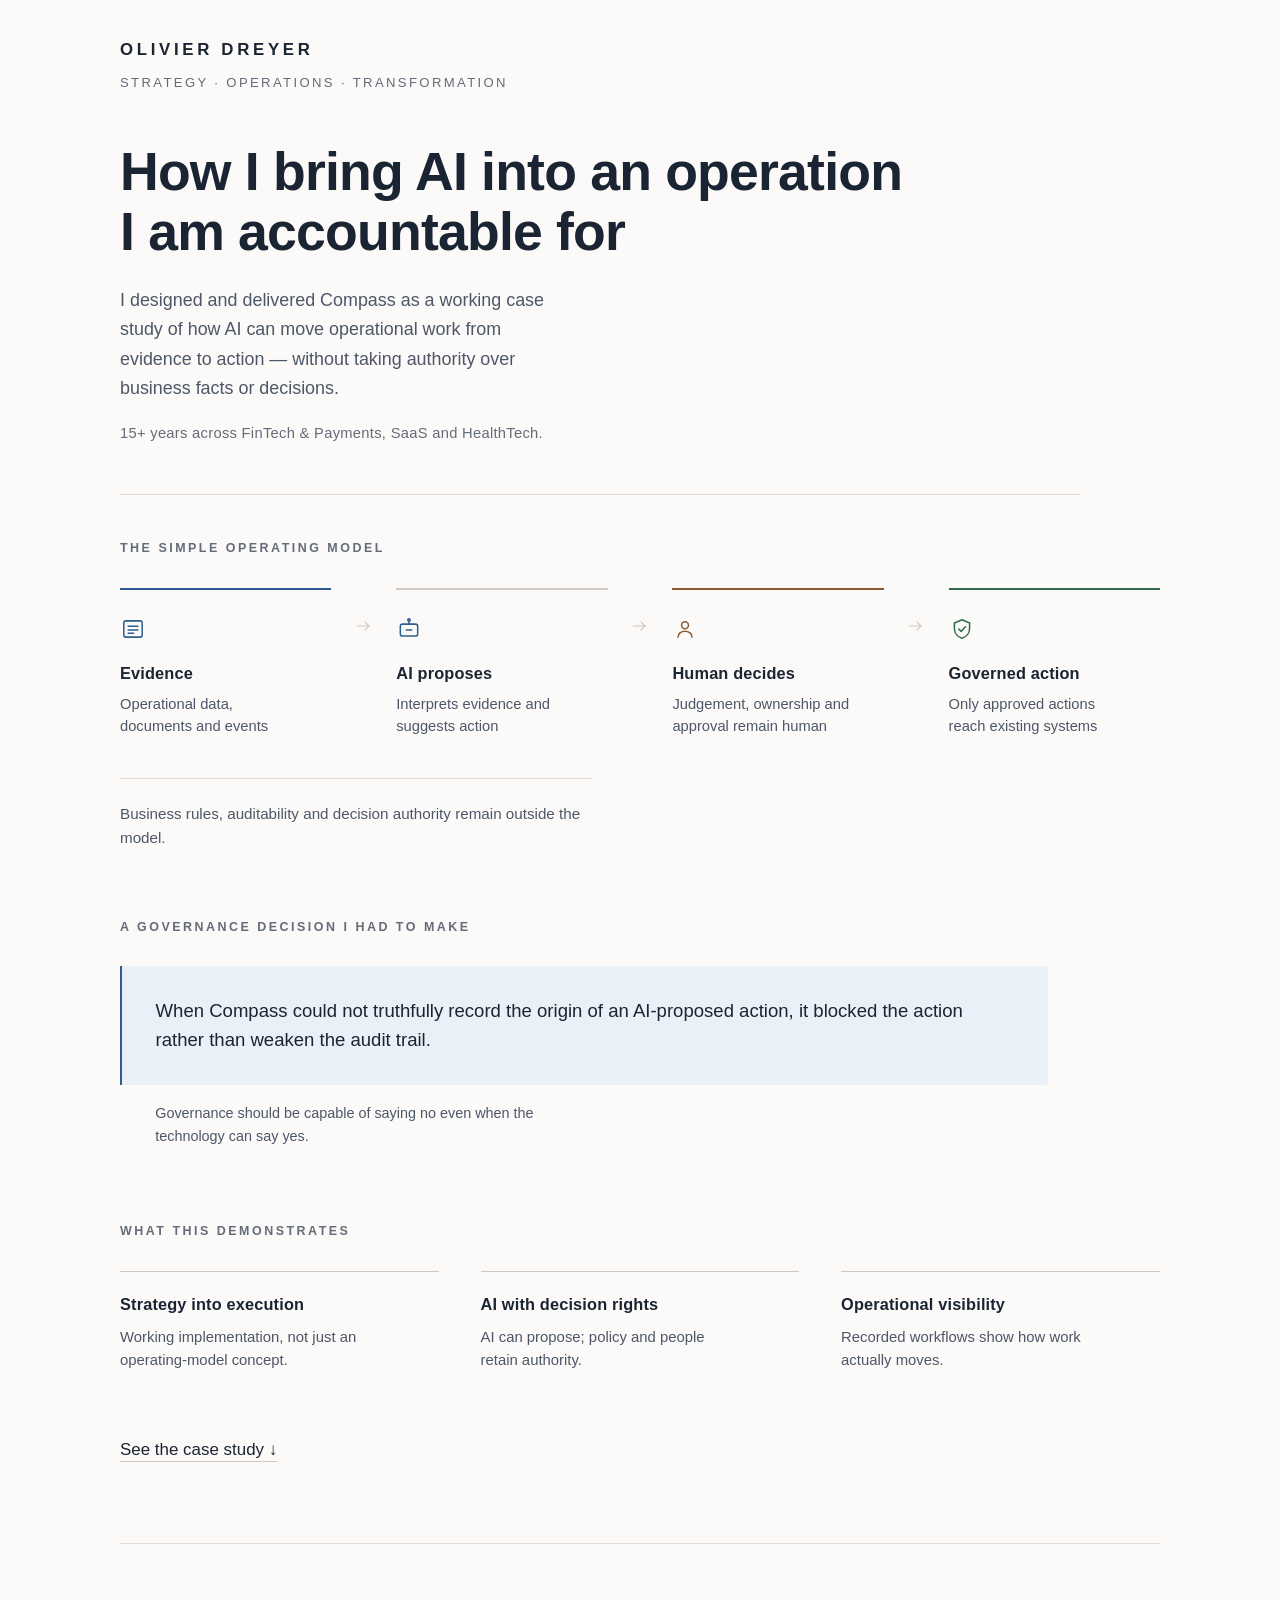
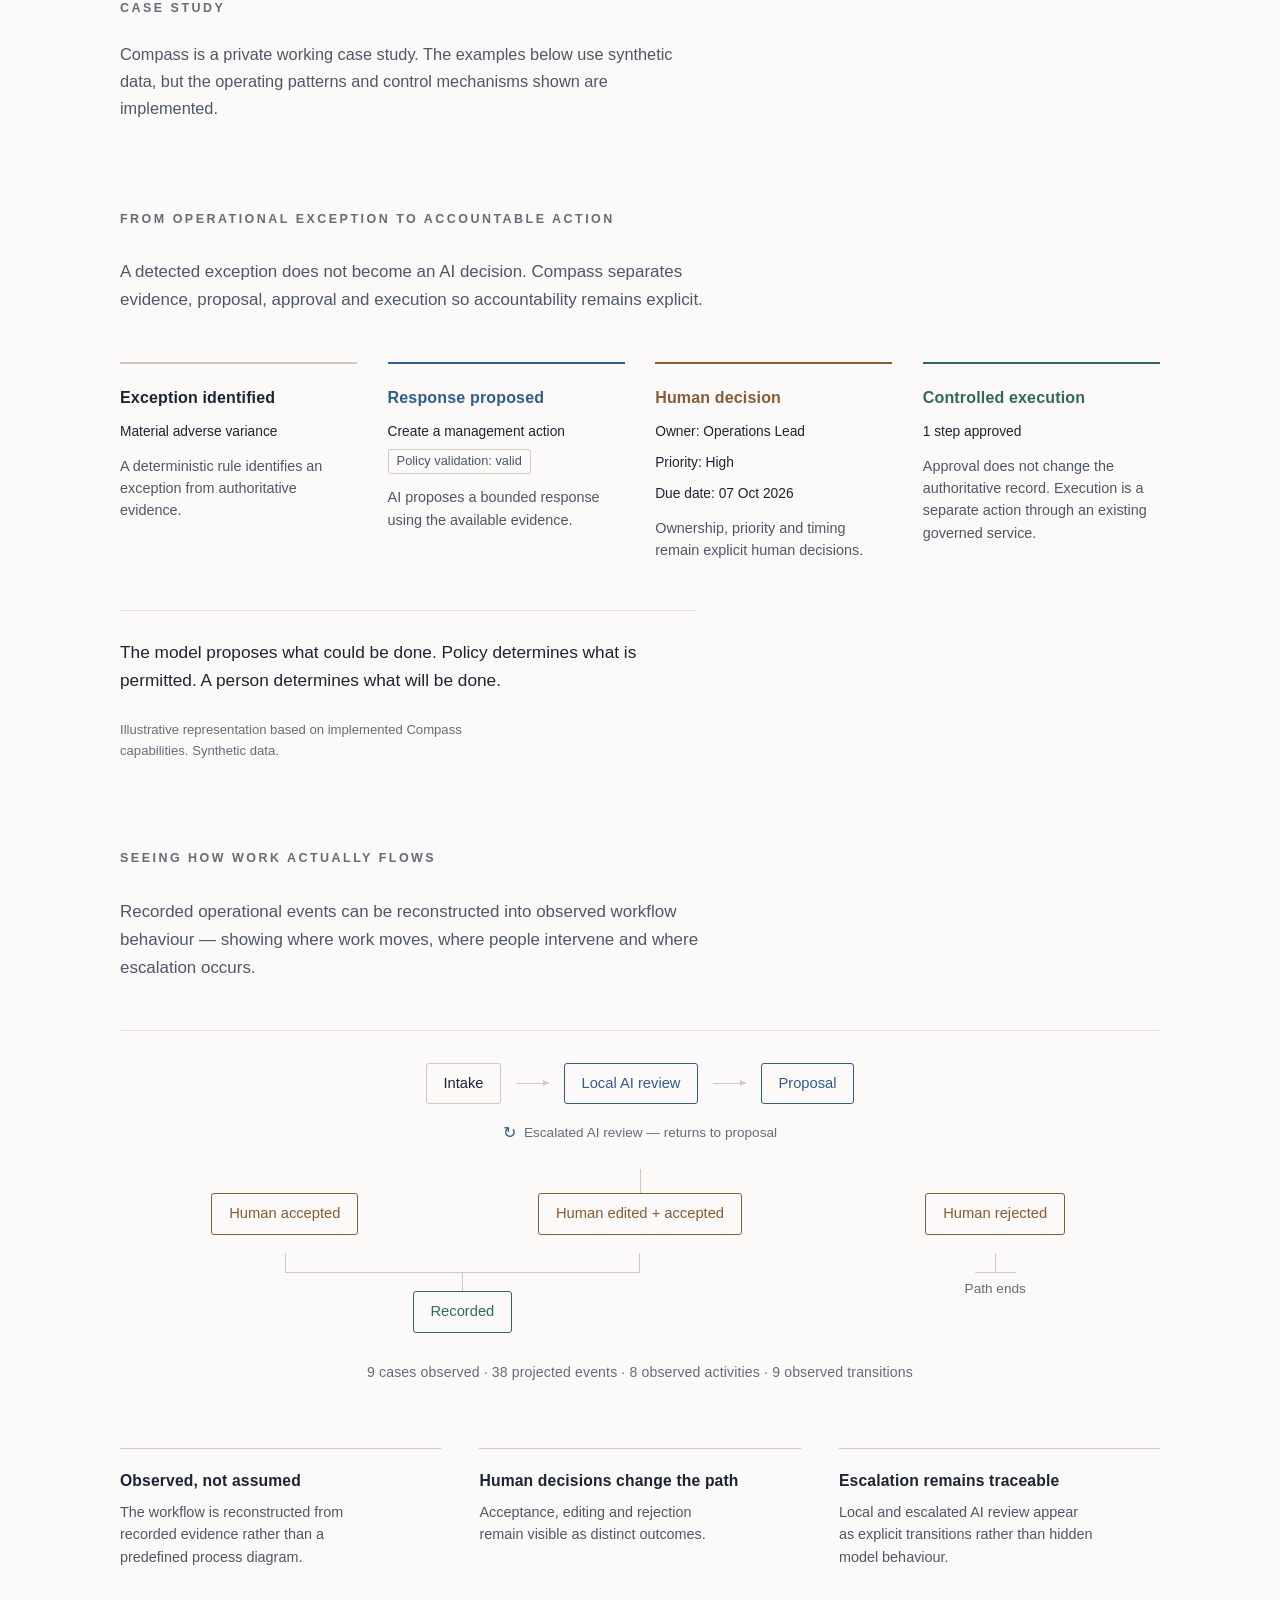
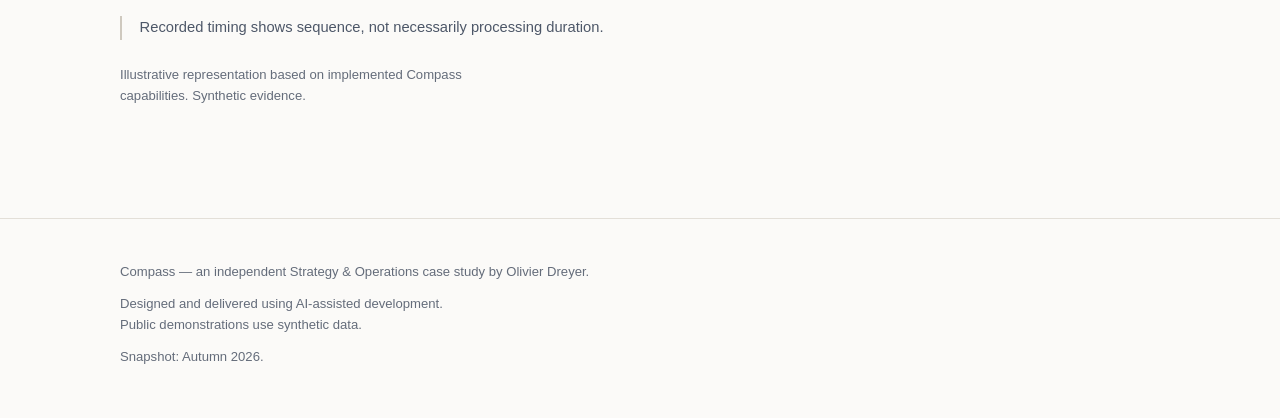
==== compass/index.html @ e80fda0a "Publish initial Olivier Dreyer professional site Adds the publication-ready static professional site" ====
<!DOCTYPE html>
<html lang="en">
<head>
<meta charset="utf-8">
<meta name="viewport" content="width=device-width, initial-scale=1">
<meta name="robots" content="noindex, nofollow, noarchive">
<title>Compass | Olivier Dreyer</title>
<meta name="description" content="An independent working case study by Olivier Dreyer exploring how AI can support accountable operational workflows while people, policy and governed systems retain decision authority.">
<link rel="stylesheet" href="../assets/css/site.css">
</head>
<body class="compass">

<a class="skip-link" href="#main">Skip to main content</a>

<header class="masthead">
  <div class="shell">
    <p class="masthead-name">Olivier Dreyer</p>
    <p class="masthead-role">Strategy &middot; Operations &middot; Transformation</p>
  </div>
</header>

<main id="main" class="shell">

  <section class="hero" aria-labelledby="hero-heading">
    <h1 id="hero-heading" class="hero-heading">
      <span class="hero-heading-line">How I bring AI into an operation</span>
      <span class="hero-heading-line">I am accountable for</span>
    </h1>

    <p class="hero-intro">
      I designed and delivered Compass as a working case study of how AI can move
      operational work from evidence to action &mdash; without taking authority over
      business facts or decisions.
    </p>

    <p class="hero-credential">
      15+ years across FinTech &amp; Payments, SaaS and HealthTech.
    </p>
  </section>

  <section class="model" aria-labelledby="model-heading">
    <h2 id="model-heading" class="section-heading">The simple operating model</h2>

    <ol class="flow" role="list">
      <li class="flow-stage" data-tone="evidence">
        <span class="flow-icon" aria-hidden="true">
          <svg viewBox="0 0 24 24" width="26" height="26" fill="none" stroke="currentColor" stroke-width="1.4" stroke-linecap="round" stroke-linejoin="round">
            <rect x="3.5" y="4.5" width="17" height="15" rx="2"></rect>
            <path d="M7.5 9.5h9M7.5 13h9M7.5 16h5"></path>
          </svg>
        </span>
        <h3 class="flow-name">Evidence</h3>
        <p class="flow-text">Operational data, documents and events</p>
      </li>

      <li class="flow-arrow" aria-hidden="true">
        <svg viewBox="0 0 24 24" width="20" height="20" fill="none" stroke="currentColor" stroke-width="1.4" stroke-linecap="round" stroke-linejoin="round">
          <path d="M4 12h14"></path><path d="M13 7l5 5-5 5"></path>
        </svg>
      </li>

      <li class="flow-stage" data-tone="ai">
        <span class="flow-icon" aria-hidden="true">
          <svg viewBox="0 0 24 24" width="26" height="26" fill="none" stroke="currentColor" stroke-width="1.4" stroke-linecap="round" stroke-linejoin="round">
            <rect x="4" y="7.5" width="16" height="11" rx="2"></rect>
            <path d="M12 7.5V4.5"></path>
            <circle cx="12" cy="3.6" r="1.1"></circle>
            <path d="M9.5 13h5"></path>
          </svg>
        </span>
        <h3 class="flow-name">AI proposes</h3>
        <p class="flow-text">Interprets evidence and suggests action</p>
      </li>

      <li class="flow-arrow" aria-hidden="true">
        <svg viewBox="0 0 24 24" width="20" height="20" fill="none" stroke="currentColor" stroke-width="1.4" stroke-linecap="round" stroke-linejoin="round">
          <path d="M4 12h14"></path><path d="M13 7l5 5-5 5"></path>
        </svg>
      </li>
<li class="flow-stage" data-tone="human">
        <span class="flow-icon" aria-hidden="true">
          <svg viewBox="0 0 24 24" width="26" height="26" fill="none" stroke="currentColor" stroke-width="1.4" stroke-linecap="round" stroke-linejoin="round">
            <circle cx="12" cy="8.5" r="3.2"></circle>
            <path d="M5.5 19.5c0-3.3 2.9-5.5 6.5-5.5s6.5 2.2 6.5 5.5"></path>
          </svg>
        </span>
        <h3 class="flow-name">Human decides</h3>
        <p class="flow-text">Judgement, ownership and approval remain human</p>
      </li>

      <li class="flow-arrow" aria-hidden="true">
        <svg viewBox="0 0 24 24" width="20" height="20" fill="none" stroke="currentColor" stroke-width="1.4" stroke-linecap="round" stroke-linejoin="round">
          <path d="M4 12h14"></path><path d="M13 7l5 5-5 5"></path>
        </svg>
      </li>

      <li class="flow-stage" data-tone="action">
        <span class="flow-icon" aria-hidden="true">
          <svg viewBox="0 0 24 24" width="26" height="26" fill="none" stroke="currentColor" stroke-width="1.4" stroke-linecap="round" stroke-linejoin="round">
            <path d="M12 3.5l7 3v5.2c0 4-2.9 7.5-7 8.8-4.1-1.3-7-4.8-7-8.8V6.5z"></path>
            <path d="M9 12l2.2 2.2L15.2 10"></path>
          </svg>
        </span>
        <h3 class="flow-name">Governed action</h3>
        <p class="flow-text">Only approved actions reach existing systems</p>
      </li>
    </ol>

    <p class="model-note">
      Business rules, auditability and decision authority remain outside the model.
    </p>
  </section>

  <section class="governance" aria-labelledby="governance-heading">
    <h2 id="governance-heading" class="section-heading">A governance decision I had to make</h2>
    <blockquote class="governance-quote">
      <p>When Compass could not truthfully record the origin of an AI-proposed action,
      it blocked the action rather than weaken the audit trail.</p>
    </blockquote>
    <p class="governance-note">
      Governance should be capable of saying no even when the technology can say yes.
    </p>
  </section>

  <section class="proof" aria-labelledby="proof-heading">
    <h2 id="proof-heading" class="section-heading">What this demonstrates</h2>

    <ul class="proof-list" role="list">
      <li class="proof-item">
        <h3 class="proof-name">Strategy into execution</h3>
        <p class="proof-text">Working implementation, not just an operating-model concept.</p>
      </li>
      <li class="proof-item">
        <h3 class="proof-name">AI with decision rights</h3>
        <p class="proof-text">AI can propose; policy and people retain authority.</p>
      </li>
      <li class="proof-item">
        <h3 class="proof-name">Operational visibility</h3>
        <p class="proof-text">Recorded workflows show how work actually moves.</p>
      </li>
    </ul>
  </section>

  <div class="cta">
    <p class="cta-action">
      <a class="text-link" href="#case-study">See the case study &darr;</a>
    </p>
  </div>

  <section id="case-study" class="case-study" aria-labelledby="case-study-heading">

    <div class="case-intro">
      <h2 id="case-study-heading" class="section-heading">Case study</h2>
      <p class="case-intro-text">
        Compass is a private working case study. The examples below use synthetic
        data, but the operating patterns and control mechanisms shown are implemented.
      </p>
    </div>

    <!-- STORY 1 -->
    <section class="story" aria-labelledby="story1-heading">
      <h3 id="story1-heading" class="section-heading">From operational exception to accountable action</h3>

      <p class="story-intro">
        A detected exception does not become an AI decision. Compass separates
        evidence, proposal, approval and execution so accountability remains explicit.
      </p>

      <ol class="journey" role="list">
        <li class="journey-stage" data-tone="system">
          <h4 class="journey-name">Exception identified</h4>
          <p class="journey-status">Material adverse variance</p>
          <p class="journey-text">
            A deterministic rule identifies an exception from authoritative evidence.
          </p>
        </li>
        <li class="journey-stage" data-tone="ai">
          <h4 class="journey-name">Response proposed</h4>
          <p class="journey-status">Create a management action</p>
          <p class="journey-status journey-status-tag">Policy validation: valid</p>
          <p class="journey-text">
            AI proposes a bounded response using the available evidence.
          </p>
        </li>
        <li class="journey-stage" data-tone="human">
          <h4 class="journey-name">Human decision</h4>
          <p class="journey-status">Owner: Operations Lead</p>
          <p class="journey-status">Priority: High</p>
          <p class="journey-status">Due date: 07 Oct 2026</p>
          <p class="journey-text">
            Ownership, priority and timing remain explicit human decisions.
          </p>
        </li>
        <li class="journey-stage" data-tone="governed">
          <h4 class="journey-name">Controlled execution</h4>
          <p class="journey-status">1 step approved</p>
          <p class="journey-text">
            Approval does not change the authoritative record. Execution is a separate
            action through an existing governed service.
          </p>
        </li>
      </ol>

      <p class="story-closing">
        The model proposes what could be done. Policy determines what is permitted.
        A person determines what will be done.
      </p>

      <p class="disclosure">
        Illustrative representation based on implemented Compass capabilities.
        Synthetic data.
      </p>
    </section>
<!-- STORY 2 -->
    <section class="story" aria-labelledby="story2-heading">
      <h3 id="story2-heading" class="section-heading">Seeing how work actually flows</h3>

      <p class="story-intro">
        Recorded operational events can be reconstructed into observed workflow
        behaviour &mdash; showing where work moves, where people intervene and where
        escalation occurs.
      </p>

      <div class="process" role="img"
           aria-label="Process diagram. Intake flows to a local AI review, then to a
           proposal. An escalated AI review returns to the proposal to show escalation.
           The proposal branches to three human outcomes: human accepted, human edited
           and accepted, and human rejected. Human accepted and human edited and
           accepted both lead to a recorded authoritative state. Human rejected ends
           the path.">

        <div class="process-row">
          <span class="node node-system">Intake</span>
          <span class="link-arrow" aria-hidden="true"></span>
          <span class="node node-ai">Local AI review</span>
          <span class="link-arrow" aria-hidden="true"></span>
          <span class="node node-ai">Proposal</span>
        </div>

        <p class="process-loop">
          <span class="loop-glyph" aria-hidden="true">&#8635;</span>
          <span class="loop-label">Escalated AI review &mdash; returns to proposal</span>
        </p>

        <span class="branch-stem" aria-hidden="true"></span>

        <div class="outcomes">
          <div class="outcome-row">
            <span class="node node-human">Human accepted</span>
            <span class="outcome-arrow" aria-hidden="true"></span>
            <span class="outcome-effect" data-tone="recorded">Recorded</span>
          </div>
          <div class="outcome-row">
            <span class="node node-human">Human edited + accepted</span>
            <span class="outcome-arrow" aria-hidden="true"></span>
            <span class="outcome-effect" data-tone="recorded">Recorded</span>
          </div>
          <div class="outcome-row" data-kind="ended">
            <span class="node node-human">Human rejected</span>
            <span class="outcome-arrow" aria-hidden="true"></span>
            <span class="outcome-effect" data-tone="ended">Path ends</span>
          </div>

          <span class="outcome-end" aria-hidden="true">
            <span class="outcome-stop"></span>
          </span>

          <span class="outcome-merge" aria-hidden="true">
            <span class="merge-leg"></span>
            <span class="merge-leg"></span>
          </span>

          <span class="outcome-result">
            <span class="node node-recorded">Recorded</span>
          </span>
        </div>
      </div>

      <p class="process-counts">
        9 cases observed &middot; 38 projected events &middot; 8 observed activities
        &middot; 9 observed transitions
      </p>

      <div class="insights">
        <div class="insight">
          <h4 class="insight-name">Observed, not assumed</h4>
          <p class="insight-text">
            The workflow is reconstructed from recorded evidence rather than a
            predefined process diagram.
          </p>
        </div>
        <div class="insight">
          <h4 class="insight-name">Human decisions change the path</h4>
          <p class="insight-text">
            Acceptance, editing and rejection remain visible as distinct outcomes.
          </p>
        </div>
        <div class="insight">
          <h4 class="insight-name">Escalation remains traceable</h4>
          <p class="insight-text">
            Local and escalated AI review appear as explicit transitions rather than
            hidden model behaviour.
          </p>
        </div>
      </div>

      <p class="caveat">
        Recorded timing shows sequence, not necessarily processing duration.
      </p>

      <p class="disclosure">
        Illustrative representation based on implemented Compass capabilities.
        Synthetic evidence.
      </p>
    </section>
  </section>

</main>

<footer class="site-footer">
  <div class="shell site-footer-inner">
    <p>Compass &mdash; an independent Strategy &amp; Operations case study by Olivier Dreyer.</p>
    <p>Designed and delivered using AI-assisted development.<br>Public demonstrations use synthetic data.</p>
    <p>Snapshot: Autumn 2026.</p>
  </div>
</footer>

</body>
</html>
---- assets/css/site.css ----
/* ==========================================================================
   Olivier Dreyer — professional site
   Static CSS only. System fonts, no external resources, no animation.
   ========================================================================== */

:root {
  --paper: #fbfaf8;
  --paper-soft: #f4f2ee;
  --ink: #1b2432;
  --ink-soft: #4d5768;
  /* Darkened from #6f7887 to clear WCAG AA (4.5:1) against --paper.
     It carries small body text: disclosures, counts and quiet annotations. */
  --ink-faint: #646c7a;
  --line: #e3dfd8;
  --line-strong: #cfc9bf;

  --blue: #2f5d8f;
  --blue-soft: #eaf0f7;
  --green: #2f6b52;
  --warm: #8a5a33;

  --focus: #1b2432;
  --shell: 1120px;
  --gutter: 40px;
}

*,
*::before,
*::after { box-sizing: border-box; }

html { -webkit-text-size-adjust: 100%; }

body {
  margin: 0;
  background: var(--paper);
  color: var(--ink);
  font-family: -apple-system, BlinkMacSystemFont, "Segoe UI", Roboto,
    "Helvetica Neue", Arial, "Noto Sans", sans-serif;
  font-size: 17px;
  line-height: 1.6;
  -webkit-font-smoothing: antialiased;
  text-rendering: optimizeLegibility;
}

.shell {
  max-width: var(--shell);
  margin: 0 auto;
  padding: 0 var(--gutter);
}

/* ---------- Accessibility helpers --------------------------------------- */

.skip-link {
  position: absolute;
  left: -9999px;
  top: 0;
  background: var(--ink);
  color: #fff;
  padding: 12px 18px;
  text-decoration: none;
  font-size: 0.9rem;
  z-index: 10;
}

.skip-link:focus { left: 0; }

:focus-visible {
  outline: 2px solid var(--focus);
  outline-offset: 3px;
}

@media (prefers-reduced-motion: reduce) {
  *,
  *::before,
  *::after {
    animation-duration: 0.001ms !important;
    animation-iteration-count: 1 !important;
    transition-duration: 0.001ms !important;
    scroll-behavior: auto !important;
  }
}
/* ---------- Root page ---------------------------------------------------- */

/* Root page. The h1 carries the name; the role line sits beneath it. */
.identity-name {
  margin: 0;
  font-size: 1.6rem;
  font-weight: 600;
  letter-spacing: 0.16em;
  text-transform: uppercase;
}

.identity-role {
  margin: 0.6rem 0 0;
  font-size: 1.05rem;
  font-weight: 400;
  letter-spacing: 0.08em;
  color: var(--ink-soft);
}

.intro-line {
  margin: 2.4rem 0 0;
  max-width: 34ch;
  font-size: 1.15rem;
  line-height: 1.55;
  color: var(--ink-soft);
}

.page {
  max-width: var(--shell);
  margin: 0 auto;
  padding: 18vh var(--gutter) 12vh;
}

.case-link-block {
  margin-top: 5rem;
  padding-top: 2.5rem;
  border-top: 1px solid var(--line);
  max-width: 46ch;
}

.case-link-title {
  margin: 0;
  font-size: 1.5rem;
  font-weight: 600;
  letter-spacing: 0.01em;
}

.case-link-note {
  margin: 0.9rem 0 0;
  color: var(--ink-soft);
}

.case-link-action { margin: 1.8rem 0 0; }

.button-link {
  display: inline-block;
  padding: 12px 22px;
  border: 1px solid var(--ink);
  border-radius: 3px;
  color: var(--ink);
  background: transparent;
  font-size: 0.98rem;
  font-weight: 500;
  text-decoration: none;
}

.button-link:hover {
  background: var(--ink);
  color: #fff;
}

/* ---------- 404 ------------------------------------------------------------ */

.notfound {
  max-width: 44ch;
}

.notfound-heading {
  margin: 0;
  font-size: 1.6rem;
  font-weight: 600;
  letter-spacing: 0.01em;
}

.notfound-text {
  margin: 1rem 0 0;
  color: var(--ink-soft);
}

.notfound-action { margin: 2.2rem 0 0; }

/* ---------- Compass: masthead ------------------------------------------- */

.masthead { padding: 2.3rem 0 0; }

.masthead-name {
  margin: 0;
  font-size: 1.05rem;
  font-weight: 600;
  letter-spacing: 0.22em;
  text-transform: uppercase;
}

.masthead-role {
  margin: 0.55rem 0 0;
  font-size: 0.82rem;
  font-weight: 500;
  letter-spacing: 0.18em;
  text-transform: uppercase;
  color: var(--ink-faint);
}

/* ---------- Compass: hero ------------------------------------------------ */

.hero {
  padding: 3rem 0 3rem;
  border-bottom: 1px solid var(--line);
  max-width: 60rem;
}

.hero-heading {
  margin: 0;
  font-size: clamp(2.05rem, 4.6vw, 3.35rem);
  line-height: 1.12;
  font-weight: 600;
  letter-spacing: -0.015em;
}

.hero-heading-line { display: block; }

.hero-intro {
  margin: 1.5rem 0 0;
  max-width: 44ch;
  font-size: 1.12rem;
  line-height: 1.65;
  color: var(--ink-soft);
}

.hero-credential {
  margin: 1.15rem 0 0;
  font-size: 0.92rem;
  letter-spacing: 0.02em;
  color: var(--ink-faint);
}

/* ---------- Section headings -------------------------------------------- */

.section-heading {
  margin: 0 0 1.8rem;
  font-size: 0.78rem;
  font-weight: 600;
  letter-spacing: 0.2em;
  text-transform: uppercase;
  color: var(--ink-faint);
}

/* ---------- Operating model --------------------------------------------- */

.model { padding: 2.8rem 0 0; }

.flow {
  list-style: none;
  margin: 0;
  padding: 0;
  display: grid;
  grid-template-columns: 1fr auto 1fr auto 1fr auto 1fr;
  align-items: start;
  gap: 0 1.4rem;
}

.flow-stage {
  border-top: 2px solid var(--line-strong);
  padding-top: 1.6rem;
}

.flow-stage[data-tone="evidence"] { border-top-color: var(--blue); }
.flow-stage[data-tone="action"]    { border-top-color: var(--green); }
.flow-stage[data-tone="human"]     { border-top-color: var(--warm); }

.flow-icon {
  display: block;
  height: 30px;
  color: var(--ink-soft);
}

.flow-stage[data-tone="evidence"] .flow-icon,
.flow-stage[data-tone="ai"] .flow-icon { color: var(--blue); }
.flow-stage[data-tone="human"] .flow-icon { color: var(--warm); }
.flow-stage[data-tone="action"] .flow-icon { color: var(--green); }

.flow-arrow {
  align-self: start;
  padding-top: 1.72rem;
  color: var(--line-strong);
  display: flex;
}

.flow-name {
  margin: 0.9rem 0 0;
  font-size: 1.02rem;
  font-weight: 600;
  letter-spacing: 0.01em;
}

.flow-text {
  margin: 0.4rem 0 0;
  font-size: 0.92rem;
  line-height: 1.5;
  color: var(--ink-soft);
  max-width: 22ch;
}

.model-note {
  margin: 2.6rem 0 0;
  padding-top: 1.4rem;
  border-top: 1px solid var(--line);
  font-size: 0.95rem;
  color: var(--ink-soft);
  max-width: 56ch;
}

/* ---------- Proof signals ----------------------------------------------- */

.proof { padding: 4.6rem 0 0; }

.proof-list {
  list-style: none;
  margin: 0;
  padding: 0;
  display: grid;
  grid-template-columns: repeat(3, 1fr);
  gap: 0 2.6rem;
}

/* Fine rule per column, not a card. Evidence, not features. */
.proof-item {
  border-top: 1px solid var(--line-strong);
  padding-top: 1.2rem;
}

.proof-name {
  margin: 0;
  font-size: 1.02rem;
  font-weight: 600;
  letter-spacing: 0.01em;
}

.proof-text {
  margin: 0.55rem 0 0;
  font-size: 0.93rem;
  line-height: 1.55;
  color: var(--ink-soft);
  max-width: 30ch;
}

/* ---------- Governance callout ------------------------------------------ */

/* First substantial block after the operating model: concrete evidence,
   ahead of the abstract summary. */
.governance { padding: 4.2rem 0 0; }

/* Executive callout: quiet blue-tinted panel with a fine left rule.
   Deliberately not styled as an alert, warning or error state. */
.governance-quote {
  margin: 0;
  padding: 1.9rem 2.1rem;
  background: var(--blue-soft);
  border-left: 2px solid var(--blue);
  border-radius: 0 3px 3px 0;
  max-width: 58rem;
}

.governance-quote p {
  margin: 0;
  font-size: 1.16rem;
  line-height: 1.55;
  font-weight: 500;
  color: var(--ink);
}

.governance-note {
  margin: 1.1rem 0 0;
  padding-left: 2.2rem;
  font-size: 0.9rem;
  color: var(--ink-soft);
  max-width: 58ch;
}

/* ---------- CTA ------------------------------------------------------------ */

/* Quiet finish to the sequence. No heading, no button. */
.cta { padding: 4rem 0 0; }

.cta-action { margin: 0; }

/* Understated invitation to read on. Not a product call to action. */
.text-link {
  color: var(--ink);
  font-size: 1.06rem;
  font-weight: 500;
  text-decoration: underline;
  text-decoration-color: var(--line-strong);
  text-underline-offset: 6px;
  text-decoration-thickness: 1px;
}

.text-link:hover {
  text-decoration-color: var(--ink);
}

.text-link:focus-visible {
  outline: 2px solid var(--focus);
  outline-offset: 4px;
}

/* ---------- Case study: shared ------------------------------------------- */

.case-study {
  margin: 5rem 0 0;
  padding-top: 3.4rem;
  border-top: 1px solid var(--line);
  scroll-margin-top: 2rem;
}

.case-intro { max-width: 60ch; }

.case-intro .section-heading { margin-bottom: 1.4rem; }

.case-intro-text {
  margin: 0;
  font-size: 1.02rem;
  line-height: 1.65;
  color: var(--ink-soft);
}

.story { padding: 5.5rem 0 0; }

.story-intro {
  margin: 0 0 3rem;
  max-width: 66ch;
  font-size: 1.06rem;
  line-height: 1.65;
  color: var(--ink-soft);
}

.story-closing {
  margin: 3rem 0 0;
  padding-top: 1.8rem;
  border-top: 1px solid var(--line);
  max-width: 60ch;
  font-size: 1.08rem;
  line-height: 1.6;
  font-weight: 500;
}

/* Small, quiet provenance note. Deliberately understated. */
.disclosure {
  margin: 1.6rem 0 0;
  font-size: 0.82rem;
  line-height: 1.55;
  color: var(--ink-faint);
  max-width: 56ch;
}

.caveat {
  margin: 3rem 0 0;
  padding-left: 1.1rem;
  border-left: 2px solid var(--line-strong);
  font-size: 0.92rem;
  line-height: 1.6;
  color: var(--ink-soft);
  max-width: 62ch;
}

/* ---------- Story 1: four-stage journey ---------------------------------- */

.journey {
  list-style: none;
  margin: 0;
  padding: 0;
  display: grid;
  grid-template-columns: repeat(4, 1fr);
  gap: 0 1.9rem;
}

.journey-stage {
  border-top: 2px solid var(--line-strong);
  padding-top: 1.3rem;
}

.journey-stage[data-tone="system"]   { border-top-color: var(--line-strong); }
.journey-stage[data-tone="ai"]       { border-top-color: var(--blue); }
.journey-stage[data-tone="human"]    { border-top-color: var(--warm); }
.journey-stage[data-tone="governed"] { border-top-color: var(--green); }

.journey-name {
  margin: 0;
  font-size: 1rem;
  font-weight: 600;
  letter-spacing: 0.01em;
}

.journey-stage[data-tone="ai"] .journey-name       { color: var(--blue); }
.journey-stage[data-tone="human"] .journey-name    { color: var(--warm); }
.journey-stage[data-tone="governed"] .journey-name { color: var(--green); }

.journey-status {
  margin: 0.7rem 0 0;
  font-size: 0.86rem;
  line-height: 1.45;
  color: var(--ink);
}

/* Status chip for the policy-validation note. Outline only, no fill. */
.journey-status-tag {
  display: inline-block;
  margin-top: 0.45rem;
  padding: 2px 8px;
  border: 1px solid var(--line-strong);
  border-radius: 3px;
  font-size: 0.8rem;
  color: var(--ink-soft);
}

.journey-text {
  margin: 0.8rem 0 0;
  font-size: 0.9rem;
  line-height: 1.55;
  color: var(--ink-soft);
  max-width: 30ch;
}
/* ---------- Story 2: simplified process representation --------------------- */

.process {
  padding: 2rem 0 0;
  border-top: 1px solid var(--line);
}

.process-row {
  display: flex;
  align-items: center;
  justify-content: center;
  flex-wrap: wrap;
  gap: 0.9rem;
}

/* Nodes are text-only. No window chrome, no dashboard styling. */
.node {
  display: inline-block;
  padding: 0.62rem 1.05rem;
  border: 1px solid var(--line-strong);
  border-radius: 3px;
  background: transparent;
  font-size: 0.92rem;
  font-weight: 500;
  line-height: 1.35;
  text-align: center;
  color: var(--ink);
}

.node-system   { border-color: var(--line-strong); }
.node-ai       { border-color: var(--blue); color: var(--blue); }
.node-human    { border-color: var(--warm); color: var(--warm); }
.node-recorded { border-color: var(--green); color: var(--green); }

/* Connector: a short rule with an arrowhead. Decorative only. */
.link-arrow {
  position: relative;
  display: inline-block;
  width: 2.1rem;
  height: 1px;
  background: var(--line-strong);
}

.link-arrow::after {
  content: "";
  position: absolute;
  right: 0;
  top: -3px;
  border-left: 6px solid var(--line-strong);
  border-top: 3.5px solid transparent;
  border-bottom: 3.5px solid transparent;
}

/* Escalation loop, kept as a quiet labelled annotation rather than a drawn arc. */
.process-loop {
  display: flex;
  align-items: center;
  justify-content: center;
  gap: 0.5rem;
  margin: 1.1rem 0 0;
  font-size: 0.85rem;
  color: var(--ink-faint);
  text-align: center;
}

.loop-glyph {
  font-size: 1rem;
  line-height: 1;
  color: var(--blue);
}

/* Vertical stem joining the proposal to its human branches. */
.branch-stem {
  display: block;
  width: 1px;
  height: 1.5rem;
  margin: 1.6rem auto 0;
  background: var(--line-strong);
}

/* Outcomes. Accepted and edited+accepted converge on Recorded; rejection
   terminates separately. Three equal columns keep every node centred beneath
   the flow above, and the merge spans only the two accepted columns. */
.outcomes {
  display: grid;
  grid-template-columns: repeat(3, minmax(0, 1fr));
  gap: 0 1.6rem;
}

.outcome-row {
  grid-row: 1;
  text-align: center;
}

/* Convergence: legs drop from each accepted node onto a shared rule, which
   then drops once to Recorded. Legs sit on each node's centre line. */
.outcome-merge {
  position: relative;
  grid-column: 1 / 3;
  grid-row: 2;
  height: 2.4rem;
  margin-top: 1.1rem;
}

.merge-leg {
  position: absolute;
  top: 0;
  width: 1px;
  height: 1.2rem;
  background: var(--line-strong);
}

.merge-leg:first-child { left: calc((100% - 1.6rem) / 4); }
.merge-leg:last-child  { right: calc((100% - 1.6rem) / 4); }

.outcome-merge::before {
  content: "";
  position: absolute;
  top: 1.2rem;
  left: calc((100% - 1.6rem) / 4);
  right: calc((100% - 1.6rem) / 4);
  height: 1px;
  background: var(--line-strong);
}

.outcome-merge::after {
  content: "";
  position: absolute;
  top: 1.2rem;
  left: 50%;
  width: 1px;
  height: 1.2rem;
  background: var(--line-strong);
}

.outcome-result {
  grid-column: 1 / 3;
  grid-row: 3;
  text-align: center;
}

/* Termination: the rejected path stops at a bar in the third column rather
   than joining the recorded state. It occupies the same rows as the merge so
   it does not stretch row 1 and displace the accepted nodes. */
.outcome-end {
  grid-column: 3;
  grid-row: 2 / 4;
  position: relative;
  padding-top: 1.1rem;
}

.outcome-stop {
  position: absolute;
  top: 1.1rem;
  left: 50%;
  width: 1px;
  height: 1.3rem;
  background: var(--line-strong);
}

.outcome-stop::after {
  content: "";
  position: absolute;
  bottom: 0;
  left: 50%;
  width: 2.6rem;
  height: 1px;
  transform: translateX(-50%);
  background: var(--line-strong);
}

.outcome-end::after {
  content: "Path ends";
  position: absolute;
  top: 2.7rem;
  left: 50%;
  transform: translateX(-50%);
  font-size: 0.85rem;
  white-space: nowrap;
  color: var(--ink-faint);
}

/* Per-item consequence text is a mobile affordance; the desktop merge and
   terminator already carry it. */
.outcome-effect,
.outcome-arrow {
  display: none;
}

/* Counts stay subordinate: one quiet line, not KPI cards. */
.process-counts {
  margin: 1.8rem 0 0;
  font-size: 0.88rem;
  letter-spacing: 0.01em;
  color: var(--ink-faint);
  text-align: center;
}

/* ---------- Story 2: insights --------------------------------------------- */

.insights {
  display: grid;
  grid-template-columns: repeat(3, 1fr);
  gap: 2.4rem;
  margin-top: 4rem;
}

.insight {
  border-top: 1px solid var(--line-strong);
  padding-top: 1.2rem;
}

.insight-name {
  margin: 0;
  font-size: 0.98rem;
  font-weight: 600;
  letter-spacing: 0.01em;
}

.insight-text {
  margin: 0.5rem 0 0;
  font-size: 0.9rem;
  line-height: 1.55;
  color: var(--ink-soft);
  max-width: 32ch;
}

/* ---------- Footer ------------------------------------------------------ */

.site-footer {
  margin-top: 7rem;
  border-top: 1px solid var(--line);
  background: var(--paper);
}

.site-footer-inner {
  padding-top: 2.6rem;
  padding-bottom: 3.2rem;
}

.site-footer p {
  margin: 0 0 0.7rem;
  font-size: 0.82rem;
  line-height: 1.6;
  color: var(--ink-faint);
}

.site-footer p:last-child { margin-bottom: 0; }
/* ---------- Responsive --------------------------------------------------- */

@media (max-width: 900px) {
  :root { --gutter: 32px; }

  /* Preserve the established mobile rhythm; the pacing gain is desktop-only. */
  .hero-intro { margin-top: 2rem; }

  .hero-credential { margin-top: 1.5rem; }

  .section-heading { margin-bottom: 2.2rem; }

  .flow {
    grid-template-columns: 1fr;
    gap: 0;
  }

  .flow-stage {
    border-top: 0;
    border-left: 2px solid var(--line-strong);
    padding: 0 0 0 1.4rem;
  }

  .flow-stage[data-tone="evidence"] { border-left-color: var(--blue); }
  .flow-stage[data-tone="human"]     { border-left-color: var(--warm); }
  .flow-stage[data-tone="action"]    { border-left-color: var(--green); }

  .flow-icon { height: 26px; }

  .flow-text { max-width: 34ch; }

  .flow-arrow {
    padding: 0.7rem 0 0.7rem 1.4rem;
    transform: rotate(90deg);
    transform-origin: left center;
    width: 20px;
    height: 20px;
  }

  .proof-list {
    grid-template-columns: 1fr;
    gap: 1.9rem;
  }

  .proof-text { max-width: 44ch; }

  /* ---------- Phase 3: responsive ---------------------------------------- */

  .journey {
    grid-template-columns: repeat(2, 1fr);
    gap: 2.4rem 1.9rem;
  }

  .journey-text { max-width: 34ch; }

  .outcomes,
  .insights {
    grid-template-columns: 1fr;
    gap: 2rem;
  }

  .insight-text { max-width: 44ch; }

  .story { padding-top: 4.5rem; }
}

@media (max-width: 560px) {
  :root { --gutter: 22px; }

  body { font-size: 16px; }

  .masthead { padding-top: 2.2rem; }

  .hero { padding: 3rem 0; }

  .hero-heading { font-size: 1.95rem; }

  .hero-intro { font-size: 1.05rem; }

  /* Phase 1 mobile rhythm is preserved exactly. */
  .model { padding-top: 3.4rem; }

  /* Phase 2 sits slightly tighter on mobile to shorten the scroll
     to the governance example. */
  .governance { padding-top: 3rem; }

  .proof { padding-top: 3rem; }

  .cta { padding-top: 2.8rem; }

  .governance-quote { padding: 1.4rem 1.3rem; }

  .governance-quote p { font-size: 1.06rem; }

  .governance-note { padding-left: 1.5rem; }

  .journey {
    grid-template-columns: 1fr;
    gap: 2rem;
  }

  .journey-stage { padding-top: 1.1rem; }

  .journey-text { max-width: 42ch; }

  .process { padding-top: 1.6rem; }

  .process-row { gap: 0.7rem; }

  .branch-stem { height: 1.2rem; margin-top: 1.2rem; }

  /* Mobile: each outcome carries its own consequence on one line, so the
     three read as parallel results rather than sequential steps. The desktop
     convergence connector and terminator are not needed at this width. */
  .outcomes {
    grid-template-columns: 1fr;
    gap: 0.5rem;
  }

  .outcome-row {
    grid-column: 1;
    grid-row: auto;
    display: flex;
    align-items: center;
    gap: 0.7rem;
    text-align: left;
  }

  .outcome-row .node { flex: 1 1 auto; }

  .outcome-arrow {
    position: relative;
    display: block;
    flex: 0 0 auto;
    width: 1.3rem;
    height: 1px;
    background: var(--line-strong);
  }

  .outcome-arrow::after {
    content: "";
    position: absolute;
    right: 0;
    top: -3px;
    border-left: 5px solid var(--line-strong);
    border-top: 3px solid transparent;
    border-bottom: 3px solid transparent;
  }

  .outcome-row .outcome-effect {
    display: block;
    flex: 0 0 auto;
    margin-top: 0;
    font-size: 0.82rem;
    white-space: nowrap;
  }

  .outcome-row .outcome-effect[data-tone="recorded"] { color: var(--green); }

  .outcome-row[data-kind="ended"] { margin-top: 0.4rem; }

  .outcome-merge,
  .outcome-end,
  .outcome-result { display: none; }

  /* Reflow the process vertically; arrows turn downward. */
  .process-row {
    flex-direction: column;
    align-items: stretch;
    gap: 0;
  }

  .link-arrow {
    width: 1px;
    height: 1.4rem;
    margin: 0 auto;
    background: var(--line-strong);
  }

  .link-arrow::after {
    right: -3.5px;
    top: auto;
    bottom: 0;
    border-left: 3.5px solid transparent;
    border-right: 3.5px solid transparent;
    border-top: 6px solid var(--line-strong);
    border-bottom: 0;
  }

  .story-intro { margin-bottom: 2.4rem; }

  .story-closing { margin-top: 2.4rem; padding-top: 1.4rem; }

  .insights { margin-top: 3.2rem; }

  .caveat { margin-top: 2.4rem; }

  .site-footer { margin-top: 5rem; }
}

/* ---------- Print -------------------------------------------------------- */

@media print {
  .site-footer { margin-top: 2rem; }
}
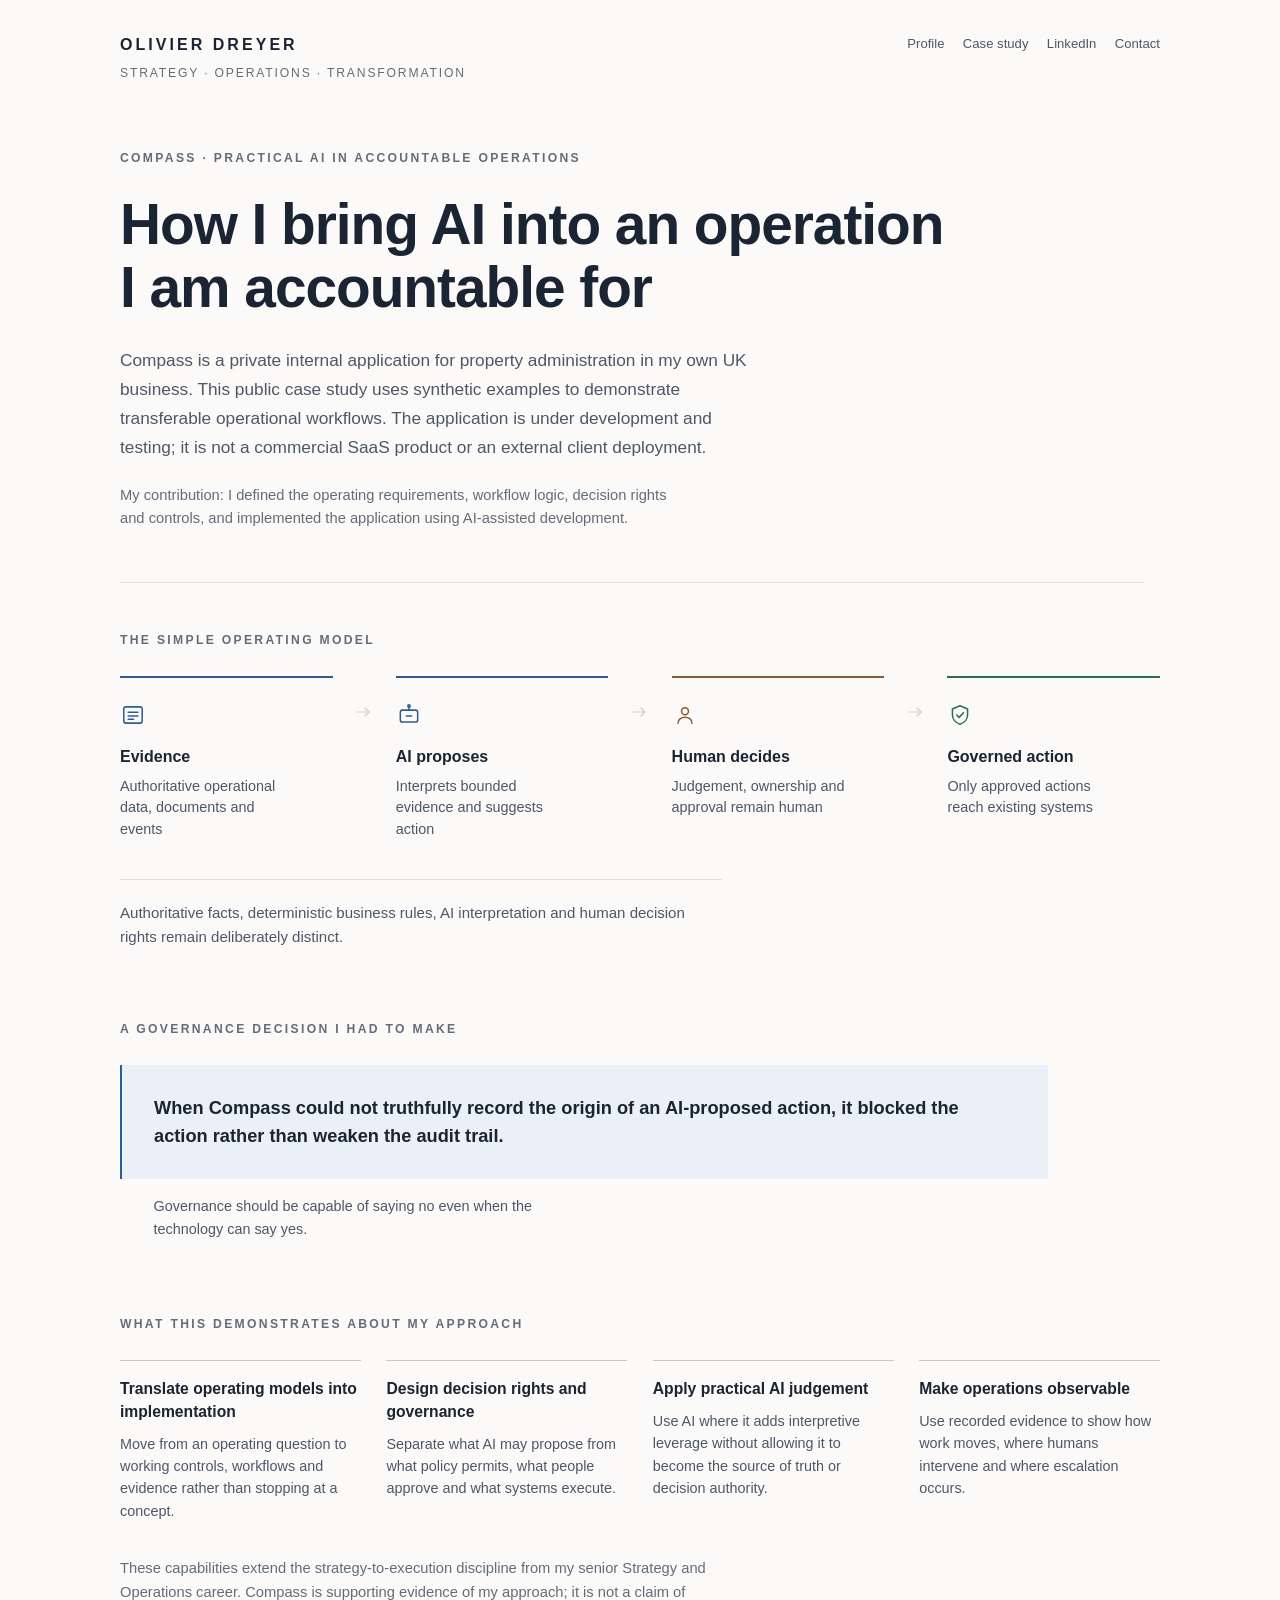
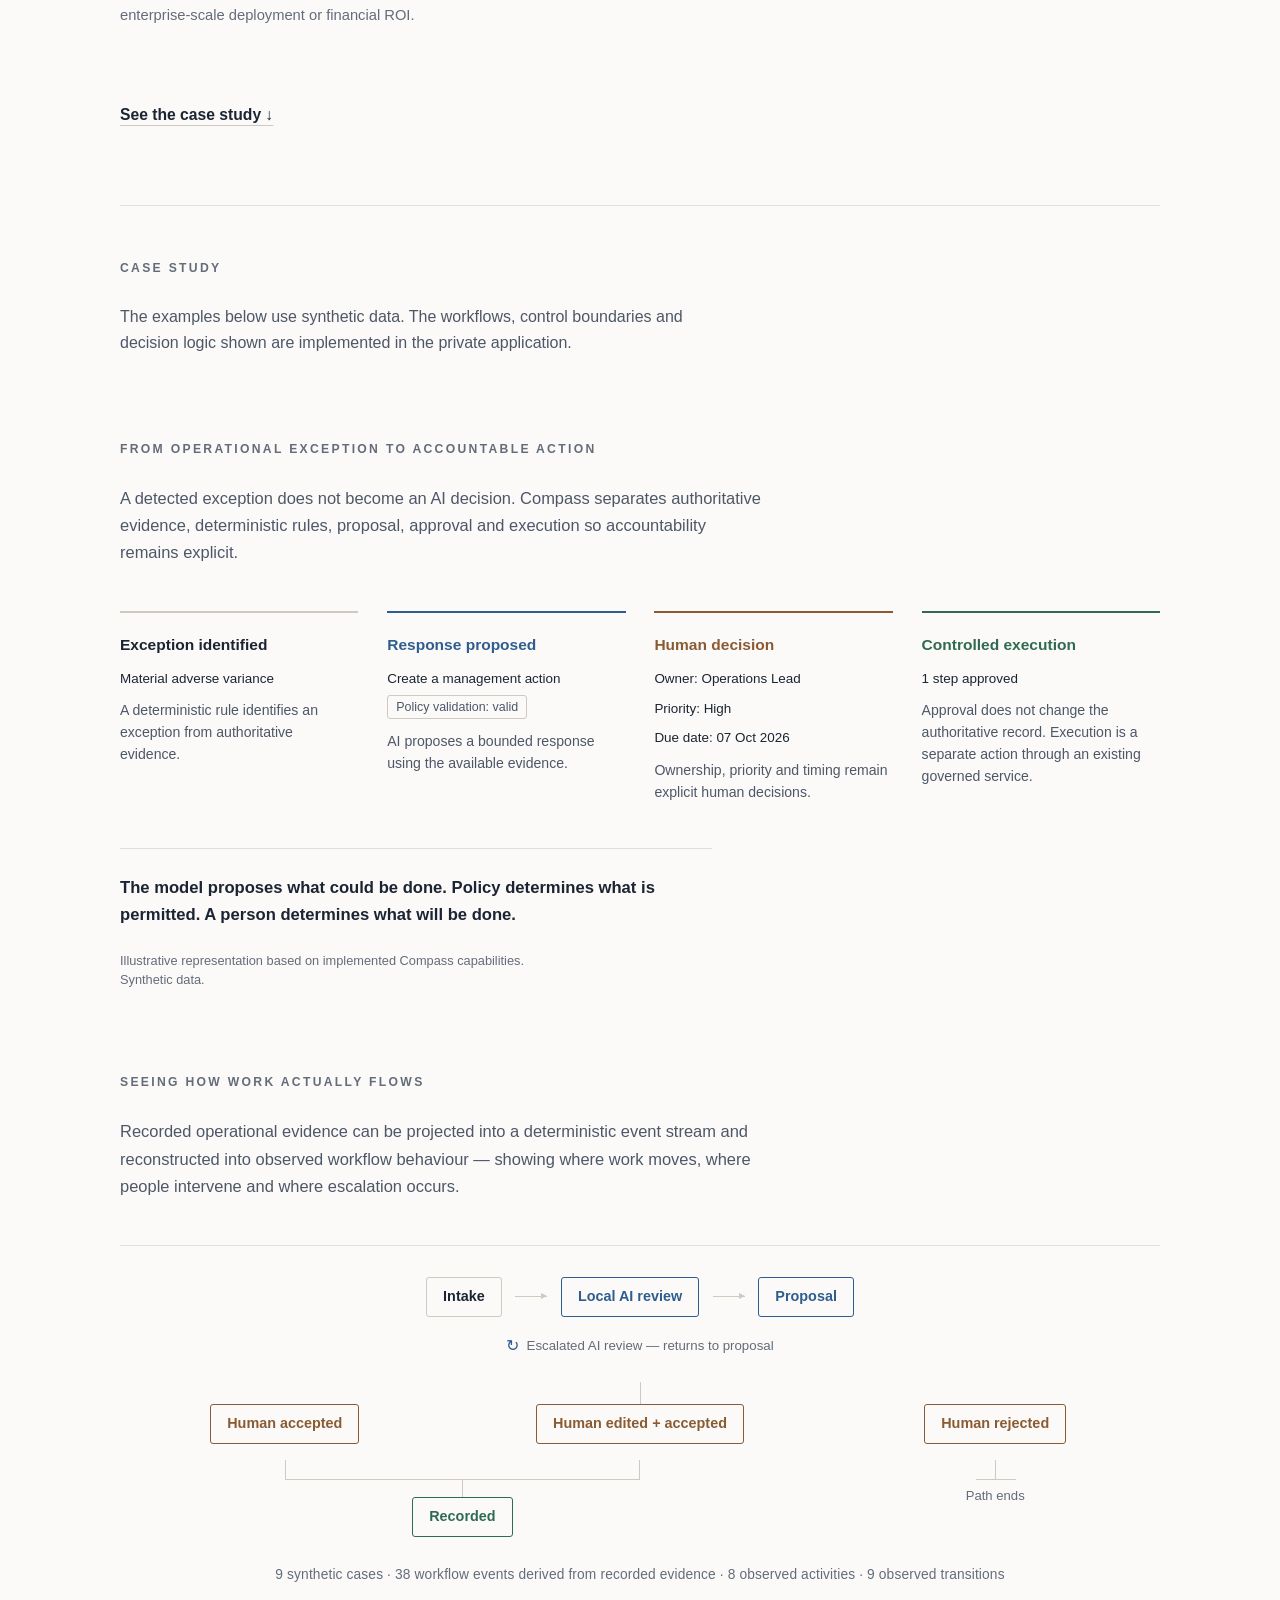
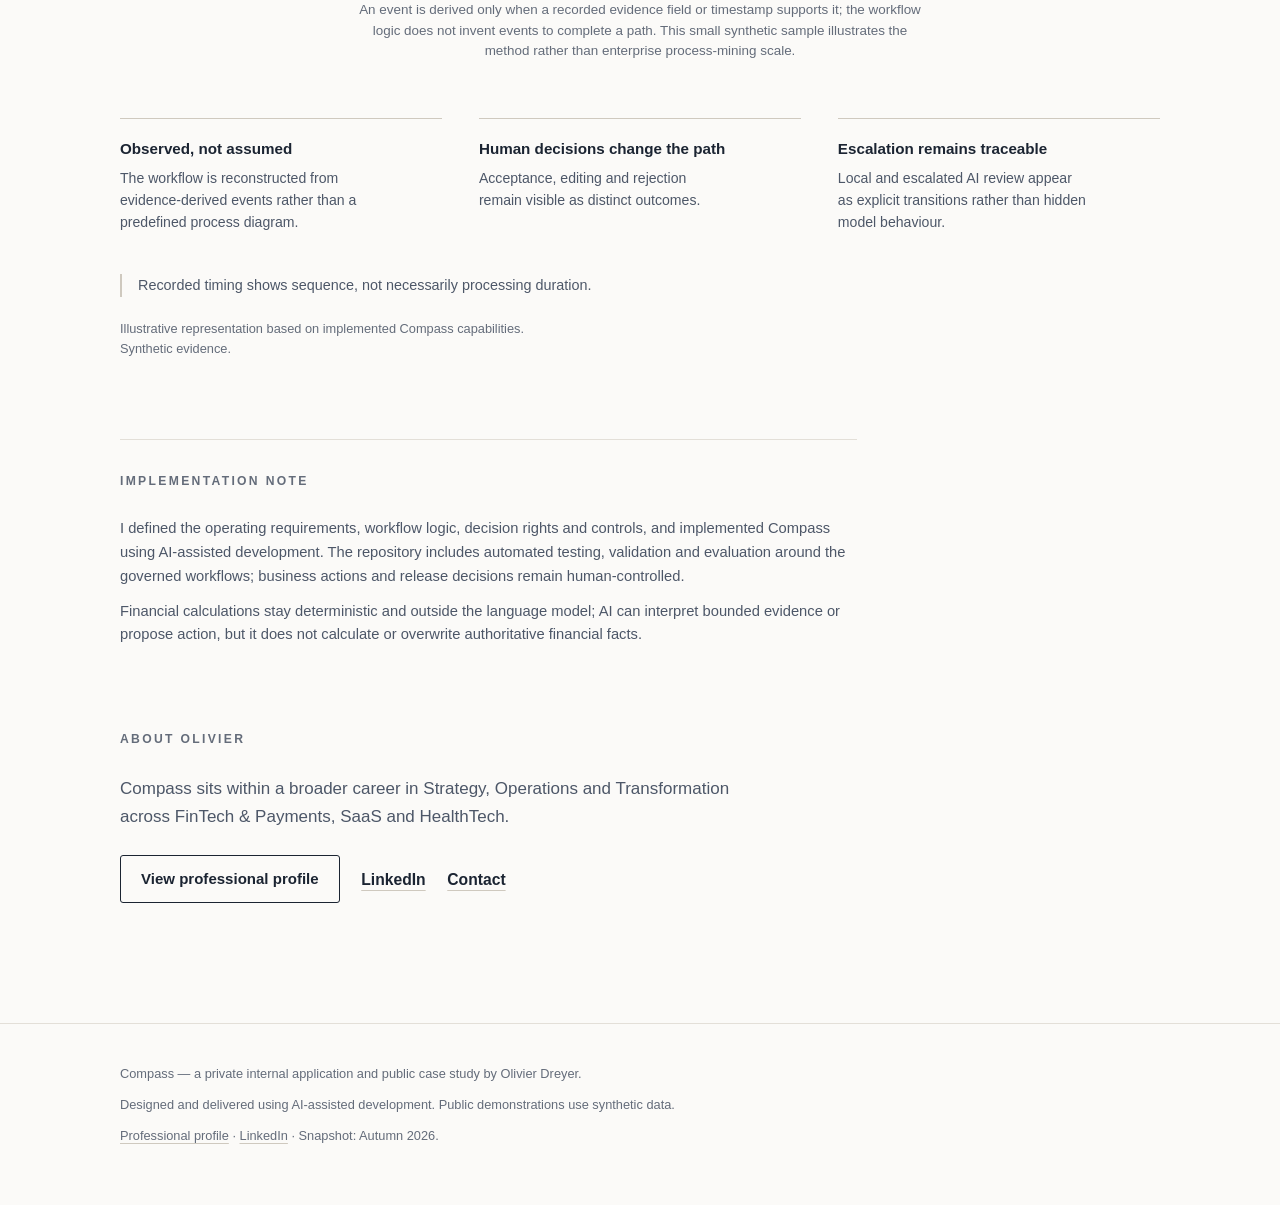
==== commit d8179d08: "Refine professional positioning and Compass case study" ====
--- a/compass/index.html
+++ b/compass/index.html
@@ -5,36 +5,43 @@
 <meta name="viewport" content="width=device-width, initial-scale=1">
 <meta name="robots" content="noindex, nofollow, noarchive">
 <title>Compass | Olivier Dreyer</title>
-<meta name="description" content="An independent working case study by Olivier Dreyer exploring how AI can support accountable operational workflows while people, policy and governed systems retain decision authority.">
+<meta name="description" content="A private working case study by Olivier Dreyer showing how AI can support accountable operational workflows while authoritative facts, deterministic rules, human judgement and governed execution remain distinct.">
 <link rel="stylesheet" href="../assets/css/site.css">
 </head>
 <body class="compass">
 
 <a class="skip-link" href="#main">Skip to main content</a>
 
-<header class="masthead">
-  <div class="shell">
-    <p class="masthead-name">Olivier Dreyer</p>
-    <p class="masthead-role">Strategy &middot; Operations &middot; Transformation</p>
+<header class="site-header compass-header">
+  <div class="shell site-header-inner">
+    <a class="brand" href="/" aria-label="Olivier Dreyer professional homepage">
+      <span class="brand-name">Olivier Dreyer</span>
+      <span class="brand-role">Strategy &middot; Operations &middot; Transformation</span>
+    </a>
+    <nav class="site-nav" aria-label="Compass navigation">
+      <a href="/">Profile</a>
+      <a href="#case-study">Case study</a>
+      <a href="https://www.linkedin.com/in/olivier-dreyer/">LinkedIn</a>
+      <a href="#compass-contact">Contact</a>
+    </nav>
   </div>
 </header>
 
 <main id="main" class="shell">
 
   <section class="hero" aria-labelledby="hero-heading">
+    <p class="eyebrow">Compass &middot; practical AI in accountable operations</p>
     <h1 id="hero-heading" class="hero-heading">
       <span class="hero-heading-line">How I bring AI into an operation</span>
       <span class="hero-heading-line">I am accountable for</span>
     </h1>
 
     <p class="hero-intro">
-      I designed and delivered Compass as a working case study of how AI can move
-      operational work from evidence to action &mdash; without taking authority over
-      business facts or decisions.
+      Compass is a private internal application for property administration in my own UK business. This public case study uses synthetic examples to demonstrate transferable operational workflows. The application is under development and testing; it is not a commercial SaaS product or an external client deployment.
     </p>
 
     <p class="hero-credential">
-      15+ years across FinTech &amp; Payments, SaaS and HealthTech.
+      My contribution: I defined the operating requirements, workflow logic, decision rights and controls, and implemented the application using AI-assisted development.
     </p>
   </section>
 
@@ -50,185 +57,133 @@
           </svg>
         </span>
         <h3 class="flow-name">Evidence</h3>
-        <p class="flow-text">Operational data, documents and events</p>
+        <p class="flow-text">Authoritative operational data, documents and events</p>
       </li>
 
       <li class="flow-arrow" aria-hidden="true">
-        <svg viewBox="0 0 24 24" width="20" height="20" fill="none" stroke="currentColor" stroke-width="1.4" stroke-linecap="round" stroke-linejoin="round">
-          <path d="M4 12h14"></path><path d="M13 7l5 5-5 5"></path>
-        </svg>
+        <svg viewBox="0 0 24 24" width="20" height="20" fill="none" stroke="currentColor" stroke-width="1.4" stroke-linecap="round" stroke-linejoin="round"><path d="M4 12h14"></path><path d="M13 7l5 5-5 5"></path></svg>
       </li>
 
       <li class="flow-stage" data-tone="ai">
         <span class="flow-icon" aria-hidden="true">
           <svg viewBox="0 0 24 24" width="26" height="26" fill="none" stroke="currentColor" stroke-width="1.4" stroke-linecap="round" stroke-linejoin="round">
-            <rect x="4" y="7.5" width="16" height="11" rx="2"></rect>
-            <path d="M12 7.5V4.5"></path>
-            <circle cx="12" cy="3.6" r="1.1"></circle>
-            <path d="M9.5 13h5"></path>
+            <rect x="4" y="7.5" width="16" height="11" rx="2"></rect><path d="M12 7.5V4.5"></path><circle cx="12" cy="3.6" r="1.1"></circle><path d="M9.5 13h5"></path>
           </svg>
         </span>
         <h3 class="flow-name">AI proposes</h3>
-        <p class="flow-text">Interprets evidence and suggests action</p>
+        <p class="flow-text">Interprets bounded evidence and suggests action</p>
       </li>
 
       <li class="flow-arrow" aria-hidden="true">
-        <svg viewBox="0 0 24 24" width="20" height="20" fill="none" stroke="currentColor" stroke-width="1.4" stroke-linecap="round" stroke-linejoin="round">
-          <path d="M4 12h14"></path><path d="M13 7l5 5-5 5"></path>
-        </svg>
-      </li>
-<li class="flow-stage" data-tone="human">
-        <span class="flow-icon" aria-hidden="true">
-          <svg viewBox="0 0 24 24" width="26" height="26" fill="none" stroke="currentColor" stroke-width="1.4" stroke-linecap="round" stroke-linejoin="round">
-            <circle cx="12" cy="8.5" r="3.2"></circle>
-            <path d="M5.5 19.5c0-3.3 2.9-5.5 6.5-5.5s6.5 2.2 6.5 5.5"></path>
-          </svg>
+        <svg viewBox="0 0 24 24" width="20" height="20" fill="none" stroke="currentColor" stroke-width="1.4" stroke-linecap="round" stroke-linejoin="round"><path d="M4 12h14"></path><path d="M13 7l5 5-5 5"></path></svg>
+      </li>
+
+      <li class="flow-stage" data-tone="human">
+        <span class="flow-icon" aria-hidden="true">
+          <svg viewBox="0 0 24 24" width="26" height="26" fill="none" stroke="currentColor" stroke-width="1.4" stroke-linecap="round" stroke-linejoin="round"><circle cx="12" cy="8.5" r="3.2"></circle><path d="M5.5 19.5c0-3.3 2.9-5.5 6.5-5.5s6.5 2.2 6.5 5.5"></path></svg>
         </span>
         <h3 class="flow-name">Human decides</h3>
         <p class="flow-text">Judgement, ownership and approval remain human</p>
       </li>
 
       <li class="flow-arrow" aria-hidden="true">
-        <svg viewBox="0 0 24 24" width="20" height="20" fill="none" stroke="currentColor" stroke-width="1.4" stroke-linecap="round" stroke-linejoin="round">
-          <path d="M4 12h14"></path><path d="M13 7l5 5-5 5"></path>
-        </svg>
+        <svg viewBox="0 0 24 24" width="20" height="20" fill="none" stroke="currentColor" stroke-width="1.4" stroke-linecap="round" stroke-linejoin="round"><path d="M4 12h14"></path><path d="M13 7l5 5-5 5"></path></svg>
       </li>
 
       <li class="flow-stage" data-tone="action">
         <span class="flow-icon" aria-hidden="true">
-          <svg viewBox="0 0 24 24" width="26" height="26" fill="none" stroke="currentColor" stroke-width="1.4" stroke-linecap="round" stroke-linejoin="round">
-            <path d="M12 3.5l7 3v5.2c0 4-2.9 7.5-7 8.8-4.1-1.3-7-4.8-7-8.8V6.5z"></path>
-            <path d="M9 12l2.2 2.2L15.2 10"></path>
-          </svg>
+          <svg viewBox="0 0 24 24" width="26" height="26" fill="none" stroke="currentColor" stroke-width="1.4" stroke-linecap="round" stroke-linejoin="round"><path d="M12 3.5l7 3v5.2c0 4-2.9 7.5-7 8.8-4.1-1.3-7-4.8-7-8.8V6.5z"></path><path d="M9 12l2.2 2.2L15.2 10"></path></svg>
         </span>
         <h3 class="flow-name">Governed action</h3>
         <p class="flow-text">Only approved actions reach existing systems</p>
       </li>
     </ol>
 
-    <p class="model-note">
-      Business rules, auditability and decision authority remain outside the model.
-    </p>
+    <p class="model-note">Authoritative facts, deterministic business rules, AI interpretation and human decision rights remain deliberately distinct.</p>
   </section>
 
   <section class="governance" aria-labelledby="governance-heading">
     <h2 id="governance-heading" class="section-heading">A governance decision I had to make</h2>
     <blockquote class="governance-quote">
-      <p>When Compass could not truthfully record the origin of an AI-proposed action,
-      it blocked the action rather than weaken the audit trail.</p>
+      <p>When Compass could not truthfully record the origin of an AI-proposed action, it blocked the action rather than weaken the audit trail.</p>
     </blockquote>
-    <p class="governance-note">
-      Governance should be capable of saying no even when the technology can say yes.
-    </p>
+    <p class="governance-note">Governance should be capable of saying no even when the technology can say yes.</p>
   </section>
 
   <section class="proof" aria-labelledby="proof-heading">
-    <h2 id="proof-heading" class="section-heading">What this demonstrates</h2>
-
-    <ul class="proof-list" role="list">
-      <li class="proof-item">
-        <h3 class="proof-name">Strategy into execution</h3>
-        <p class="proof-text">Working implementation, not just an operating-model concept.</p>
-      </li>
-      <li class="proof-item">
-        <h3 class="proof-name">AI with decision rights</h3>
-        <p class="proof-text">AI can propose; policy and people retain authority.</p>
-      </li>
-      <li class="proof-item">
-        <h3 class="proof-name">Operational visibility</h3>
-        <p class="proof-text">Recorded workflows show how work actually moves.</p>
+    <h2 id="proof-heading" class="section-heading">What this demonstrates about my approach</h2>
+
+    <ul class="proof-list proof-list-four" role="list">
+      <li class="proof-item">
+        <h3 class="proof-name">Translate operating models into implementation</h3>
+        <p class="proof-text">Move from an operating question to working controls, workflows and evidence rather than stopping at a concept.</p>
+      </li>
+      <li class="proof-item">
+        <h3 class="proof-name">Design decision rights and governance</h3>
+        <p class="proof-text">Separate what AI may propose from what policy permits, what people approve and what systems execute.</p>
+      </li>
+      <li class="proof-item">
+        <h3 class="proof-name">Apply practical AI judgement</h3>
+        <p class="proof-text">Use AI where it adds interpretive leverage without allowing it to become the source of truth or decision authority.</p>
+      </li>
+      <li class="proof-item">
+        <h3 class="proof-name">Make operations observable</h3>
+        <p class="proof-text">Use recorded evidence to show how work moves, where humans intervene and where escalation occurs.</p>
       </li>
     </ul>
+
+    <p class="proof-bridge">These capabilities extend the strategy-to-execution discipline from my senior Strategy and Operations career. Compass is supporting evidence of my approach; it is not a claim of enterprise-scale deployment or financial ROI.</p>
   </section>
 
   <div class="cta">
-    <p class="cta-action">
-      <a class="text-link" href="#case-study">See the case study &darr;</a>
-    </p>
+    <p class="cta-action"><a class="text-link" href="#case-study">See the case study &darr;</a></p>
   </div>
 
   <section id="case-study" class="case-study" aria-labelledby="case-study-heading">
-
     <div class="case-intro">
       <h2 id="case-study-heading" class="section-heading">Case study</h2>
-      <p class="case-intro-text">
-        Compass is a private working case study. The examples below use synthetic
-        data, but the operating patterns and control mechanisms shown are implemented.
-      </p>
+      <p class="case-intro-text">The examples below use synthetic data. The workflows, control boundaries and decision logic shown are implemented in the private application.</p>
     </div>
 
-    <!-- STORY 1 -->
     <section class="story" aria-labelledby="story1-heading">
       <h3 id="story1-heading" class="section-heading">From operational exception to accountable action</h3>
-
-      <p class="story-intro">
-        A detected exception does not become an AI decision. Compass separates
-        evidence, proposal, approval and execution so accountability remains explicit.
-      </p>
+      <p class="story-intro">A detected exception does not become an AI decision. Compass separates authoritative evidence, deterministic rules, proposal, approval and execution so accountability remains explicit.</p>
 
       <ol class="journey" role="list">
         <li class="journey-stage" data-tone="system">
           <h4 class="journey-name">Exception identified</h4>
           <p class="journey-status">Material adverse variance</p>
-          <p class="journey-text">
-            A deterministic rule identifies an exception from authoritative evidence.
-          </p>
+          <p class="journey-text">A deterministic rule identifies an exception from authoritative evidence.</p>
         </li>
         <li class="journey-stage" data-tone="ai">
           <h4 class="journey-name">Response proposed</h4>
           <p class="journey-status">Create a management action</p>
           <p class="journey-status journey-status-tag">Policy validation: valid</p>
-          <p class="journey-text">
-            AI proposes a bounded response using the available evidence.
-          </p>
+          <p class="journey-text">AI proposes a bounded response using the available evidence.</p>
         </li>
         <li class="journey-stage" data-tone="human">
           <h4 class="journey-name">Human decision</h4>
           <p class="journey-status">Owner: Operations Lead</p>
           <p class="journey-status">Priority: High</p>
           <p class="journey-status">Due date: 07 Oct 2026</p>
-          <p class="journey-text">
-            Ownership, priority and timing remain explicit human decisions.
-          </p>
+          <p class="journey-text">Ownership, priority and timing remain explicit human decisions.</p>
         </li>
         <li class="journey-stage" data-tone="governed">
           <h4 class="journey-name">Controlled execution</h4>
           <p class="journey-status">1 step approved</p>
-          <p class="journey-text">
-            Approval does not change the authoritative record. Execution is a separate
-            action through an existing governed service.
-          </p>
+          <p class="journey-text">Approval does not change the authoritative record. Execution is a separate action through an existing governed service.</p>
         </li>
       </ol>
 
-      <p class="story-closing">
-        The model proposes what could be done. Policy determines what is permitted.
-        A person determines what will be done.
-      </p>
-
-      <p class="disclosure">
-        Illustrative representation based on implemented Compass capabilities.
-        Synthetic data.
-      </p>
+      <p class="story-closing">The model proposes what could be done. Policy determines what is permitted. A person determines what will be done.</p>
+      <p class="disclosure">Illustrative representation based on implemented Compass capabilities. Synthetic data.</p>
     </section>
-<!-- STORY 2 -->
+
     <section class="story" aria-labelledby="story2-heading">
       <h3 id="story2-heading" class="section-heading">Seeing how work actually flows</h3>
-
-      <p class="story-intro">
-        Recorded operational events can be reconstructed into observed workflow
-        behaviour &mdash; showing where work moves, where people intervene and where
-        escalation occurs.
-      </p>
-
-      <div class="process" role="img"
-           aria-label="Process diagram. Intake flows to a local AI review, then to a
-           proposal. An escalated AI review returns to the proposal to show escalation.
-           The proposal branches to three human outcomes: human accepted, human edited
-           and accepted, and human rejected. Human accepted and human edited and
-           accepted both lead to a recorded authoritative state. Human rejected ends
-           the path.">
-
+      <p class="story-intro">Recorded operational evidence can be projected into a deterministic event stream and reconstructed into observed workflow behaviour &mdash; showing where work moves, where people intervene and where escalation occurs.</p>
+
+      <div class="process" role="img" aria-label="Process diagram. Intake flows to a local AI review, then to a proposal. An escalated AI review returns to the proposal. The proposal branches to three human outcomes: accepted, edited and accepted, or rejected. Accepted outcomes are recorded; rejection ends the path.">
         <div class="process-row">
           <span class="node node-system">Intake</span>
           <span class="link-arrow" aria-hidden="true"></span>
@@ -237,93 +192,57 @@
           <span class="node node-ai">Proposal</span>
         </div>
 
-        <p class="process-loop">
-          <span class="loop-glyph" aria-hidden="true">&#8635;</span>
-          <span class="loop-label">Escalated AI review &mdash; returns to proposal</span>
-        </p>
-
+        <p class="process-loop"><span class="loop-glyph" aria-hidden="true">&#8635;</span><span class="loop-label">Escalated AI review &mdash; returns to proposal</span></p>
         <span class="branch-stem" aria-hidden="true"></span>
 
         <div class="outcomes">
-          <div class="outcome-row">
-            <span class="node node-human">Human accepted</span>
-            <span class="outcome-arrow" aria-hidden="true"></span>
-            <span class="outcome-effect" data-tone="recorded">Recorded</span>
-          </div>
-          <div class="outcome-row">
-            <span class="node node-human">Human edited + accepted</span>
-            <span class="outcome-arrow" aria-hidden="true"></span>
-            <span class="outcome-effect" data-tone="recorded">Recorded</span>
-          </div>
-          <div class="outcome-row" data-kind="ended">
-            <span class="node node-human">Human rejected</span>
-            <span class="outcome-arrow" aria-hidden="true"></span>
-            <span class="outcome-effect" data-tone="ended">Path ends</span>
-          </div>
-
-          <span class="outcome-end" aria-hidden="true">
-            <span class="outcome-stop"></span>
-          </span>
-
-          <span class="outcome-merge" aria-hidden="true">
-            <span class="merge-leg"></span>
-            <span class="merge-leg"></span>
-          </span>
-
-          <span class="outcome-result">
-            <span class="node node-recorded">Recorded</span>
-          </span>
+          <div class="outcome-row"><span class="node node-human">Human accepted</span><span class="outcome-arrow" aria-hidden="true"></span><span class="outcome-effect" data-tone="recorded">Recorded</span></div>
+          <div class="outcome-row"><span class="node node-human">Human edited + accepted</span><span class="outcome-arrow" aria-hidden="true"></span><span class="outcome-effect" data-tone="recorded">Recorded</span></div>
+          <div class="outcome-row" data-kind="ended"><span class="node node-human">Human rejected</span><span class="outcome-arrow" aria-hidden="true"></span><span class="outcome-effect" data-tone="ended">Path ends</span></div>
+          <span class="outcome-end" aria-hidden="true"><span class="outcome-stop"></span></span>
+          <span class="outcome-merge" aria-hidden="true"><span class="merge-leg"></span><span class="merge-leg"></span></span>
+          <span class="outcome-result"><span class="node node-recorded">Recorded</span></span>
         </div>
       </div>
 
-      <p class="process-counts">
-        9 cases observed &middot; 38 projected events &middot; 8 observed activities
-        &middot; 9 observed transitions
-      </p>
+      <p class="process-counts">9 synthetic cases &middot; 38 workflow events derived from recorded evidence &middot; 8 observed activities &middot; 9 observed transitions</p>
+      <p class="process-explainer">An event is derived only when a recorded evidence field or timestamp supports it; the workflow logic does not invent events to complete a path. This small synthetic sample illustrates the method rather than enterprise process-mining scale.</p>
 
       <div class="insights">
-        <div class="insight">
-          <h4 class="insight-name">Observed, not assumed</h4>
-          <p class="insight-text">
-            The workflow is reconstructed from recorded evidence rather than a
-            predefined process diagram.
-          </p>
-        </div>
-        <div class="insight">
-          <h4 class="insight-name">Human decisions change the path</h4>
-          <p class="insight-text">
-            Acceptance, editing and rejection remain visible as distinct outcomes.
-          </p>
-        </div>
-        <div class="insight">
-          <h4 class="insight-name">Escalation remains traceable</h4>
-          <p class="insight-text">
-            Local and escalated AI review appear as explicit transitions rather than
-            hidden model behaviour.
-          </p>
-        </div>
+        <div class="insight"><h4 class="insight-name">Observed, not assumed</h4><p class="insight-text">The workflow is reconstructed from evidence-derived events rather than a predefined process diagram.</p></div>
+        <div class="insight"><h4 class="insight-name">Human decisions change the path</h4><p class="insight-text">Acceptance, editing and rejection remain visible as distinct outcomes.</p></div>
+        <div class="insight"><h4 class="insight-name">Escalation remains traceable</h4><p class="insight-text">Local and escalated AI review appear as explicit transitions rather than hidden model behaviour.</p></div>
       </div>
 
-      <p class="caveat">
-        Recorded timing shows sequence, not necessarily processing duration.
-      </p>
-
-      <p class="disclosure">
-        Illustrative representation based on implemented Compass capabilities.
-        Synthetic evidence.
-      </p>
+      <p class="caveat">Recorded timing shows sequence, not necessarily processing duration.</p>
+      <p class="disclosure">Illustrative representation based on implemented Compass capabilities. Synthetic evidence.</p>
     </section>
-  </section>
-
+
+    <aside class="implementation-note" aria-labelledby="implementation-heading">
+      <h3 id="implementation-heading" class="section-heading">Implementation note</h3>
+      <p>I defined the operating requirements, workflow logic, decision rights and controls, and implemented Compass using AI-assisted development. The repository includes automated testing, validation and evaluation around the governed workflows; business actions and release decisions remain human-controlled.</p>
+      <p>Financial calculations stay deterministic and outside the language model; AI can interpret bounded evidence or propose action, but it does not calculate or overwrite authoritative financial facts.</p>
+    </aside>
+  </section>
+
+  <section id="compass-contact" class="contact compass-contact" aria-labelledby="compass-contact-heading">
+    <h2 id="compass-contact-heading" class="section-heading">About Olivier</h2>
+    <p>Compass sits within a broader career in Strategy, Operations and Transformation across FinTech &amp; Payments, SaaS and HealthTech.</p>
+    <div class="closing-links">
+      <a class="button-link" href="/">View professional profile</a>
+      <a class="text-link" href="https://www.linkedin.com/in/olivier-dreyer/">LinkedIn</a>
+      <a class="text-link" href="/#contact">Contact</a>
+    </div>
+  </section>
 </main>
 
 <footer class="site-footer">
   <div class="shell site-footer-inner">
-    <p>Compass &mdash; an independent Strategy &amp; Operations case study by Olivier Dreyer.</p>
-    <p>Designed and delivered using AI-assisted development.<br>Public demonstrations use synthetic data.</p>
-    <p>Snapshot: Autumn 2026.</p>
+    <p>Compass &mdash; a private internal application and public case study by Olivier Dreyer.</p>
+    <p>Designed and delivered using AI-assisted development. Public demonstrations use synthetic data.</p>
+    <p><a href="/">Professional profile</a> &middot; <a href="https://www.linkedin.com/in/olivier-dreyer/">LinkedIn</a> &middot; Snapshot: Autumn 2026.</p>
   </div>
 </footer>
 
 </body>
-</html>+</html>
--- a/assets/css/site.css
+++ b/assets/css/site.css
@@ -1,965 +1,231 @@
-/* ==========================================================================
-   Olivier Dreyer — professional site
-   Static CSS only. System fonts, no external resources, no animation.
-   ========================================================================== */
-
+/* Olivier Dreyer — professional site. Static CSS only. */
 :root {
-  --paper: #fbfaf8;
-  --paper-soft: #f4f2ee;
-  --ink: #1b2432;
-  --ink-soft: #4d5768;
-  /* Darkened from #6f7887 to clear WCAG AA (4.5:1) against --paper.
-     It carries small body text: disclosures, counts and quiet annotations. */
-  --ink-faint: #646c7a;
-  --line: #e3dfd8;
-  --line-strong: #cfc9bf;
-
-  --blue: #2f5d8f;
-  --blue-soft: #eaf0f7;
-  --green: #2f6b52;
-  --warm: #8a5a33;
-
-  --focus: #1b2432;
-  --shell: 1120px;
-  --gutter: 40px;
-}
-
-*,
-*::before,
-*::after { box-sizing: border-box; }
-
-html { -webkit-text-size-adjust: 100%; }
-
-body {
-  margin: 0;
-  background: var(--paper);
-  color: var(--ink);
-  font-family: -apple-system, BlinkMacSystemFont, "Segoe UI", Roboto,
-    "Helvetica Neue", Arial, "Noto Sans", sans-serif;
-  font-size: 17px;
-  line-height: 1.6;
-  -webkit-font-smoothing: antialiased;
-  text-rendering: optimizeLegibility;
-}
-
-.shell {
-  max-width: var(--shell);
-  margin: 0 auto;
-  padding: 0 var(--gutter);
-}
-
-/* ---------- Accessibility helpers --------------------------------------- */
-
-.skip-link {
-  position: absolute;
-  left: -9999px;
-  top: 0;
-  background: var(--ink);
-  color: #fff;
-  padding: 12px 18px;
-  text-decoration: none;
-  font-size: 0.9rem;
-  z-index: 10;
-}
-
-.skip-link:focus { left: 0; }
-
-:focus-visible {
-  outline: 2px solid var(--focus);
-  outline-offset: 3px;
-}
-
-@media (prefers-reduced-motion: reduce) {
-  *,
-  *::before,
-  *::after {
-    animation-duration: 0.001ms !important;
-    animation-iteration-count: 1 !important;
-    transition-duration: 0.001ms !important;
-    scroll-behavior: auto !important;
-  }
-}
-/* ---------- Root page ---------------------------------------------------- */
-
-/* Root page. The h1 carries the name; the role line sits beneath it. */
-.identity-name {
-  margin: 0;
-  font-size: 1.6rem;
-  font-weight: 600;
-  letter-spacing: 0.16em;
-  text-transform: uppercase;
-}
-
-.identity-role {
-  margin: 0.6rem 0 0;
-  font-size: 1.05rem;
-  font-weight: 400;
-  letter-spacing: 0.08em;
-  color: var(--ink-soft);
-}
-
-.intro-line {
-  margin: 2.4rem 0 0;
-  max-width: 34ch;
-  font-size: 1.15rem;
-  line-height: 1.55;
-  color: var(--ink-soft);
-}
-
-.page {
-  max-width: var(--shell);
-  margin: 0 auto;
-  padding: 18vh var(--gutter) 12vh;
-}
-
-.case-link-block {
-  margin-top: 5rem;
-  padding-top: 2.5rem;
-  border-top: 1px solid var(--line);
-  max-width: 46ch;
-}
-
-.case-link-title {
-  margin: 0;
-  font-size: 1.5rem;
-  font-weight: 600;
-  letter-spacing: 0.01em;
-}
-
-.case-link-note {
-  margin: 0.9rem 0 0;
-  color: var(--ink-soft);
-}
-
-.case-link-action { margin: 1.8rem 0 0; }
-
-.button-link {
-  display: inline-block;
-  padding: 12px 22px;
-  border: 1px solid var(--ink);
-  border-radius: 3px;
-  color: var(--ink);
-  background: transparent;
-  font-size: 0.98rem;
-  font-weight: 500;
-  text-decoration: none;
-}
-
-.button-link:hover {
-  background: var(--ink);
-  color: #fff;
-}
-
-/* ---------- 404 ------------------------------------------------------------ */
-
-.notfound {
-  max-width: 44ch;
-}
-
-.notfound-heading {
-  margin: 0;
-  font-size: 1.6rem;
-  font-weight: 600;
-  letter-spacing: 0.01em;
-}
-
-.notfound-text {
-  margin: 1rem 0 0;
-  color: var(--ink-soft);
-}
-
-.notfound-action { margin: 2.2rem 0 0; }
-
-/* ---------- Compass: masthead ------------------------------------------- */
-
-.masthead { padding: 2.3rem 0 0; }
-
-.masthead-name {
-  margin: 0;
-  font-size: 1.05rem;
-  font-weight: 600;
-  letter-spacing: 0.22em;
-  text-transform: uppercase;
-}
-
-.masthead-role {
-  margin: 0.55rem 0 0;
-  font-size: 0.82rem;
-  font-weight: 500;
-  letter-spacing: 0.18em;
-  text-transform: uppercase;
-  color: var(--ink-faint);
-}
-
-/* ---------- Compass: hero ------------------------------------------------ */
-
-.hero {
-  padding: 3rem 0 3rem;
-  border-bottom: 1px solid var(--line);
-  max-width: 60rem;
-}
-
-.hero-heading {
-  margin: 0;
-  font-size: clamp(2.05rem, 4.6vw, 3.35rem);
-  line-height: 1.12;
-  font-weight: 600;
-  letter-spacing: -0.015em;
-}
-
-.hero-heading-line { display: block; }
-
-.hero-intro {
-  margin: 1.5rem 0 0;
-  max-width: 44ch;
-  font-size: 1.12rem;
-  line-height: 1.65;
-  color: var(--ink-soft);
-}
-
-.hero-credential {
-  margin: 1.15rem 0 0;
-  font-size: 0.92rem;
-  letter-spacing: 0.02em;
-  color: var(--ink-faint);
-}
-
-/* ---------- Section headings -------------------------------------------- */
-
-.section-heading {
-  margin: 0 0 1.8rem;
-  font-size: 0.78rem;
-  font-weight: 600;
-  letter-spacing: 0.2em;
-  text-transform: uppercase;
-  color: var(--ink-faint);
-}
-
-/* ---------- Operating model --------------------------------------------- */
-
-.model { padding: 2.8rem 0 0; }
-
-.flow {
-  list-style: none;
-  margin: 0;
-  padding: 0;
-  display: grid;
-  grid-template-columns: 1fr auto 1fr auto 1fr auto 1fr;
-  align-items: start;
-  gap: 0 1.4rem;
-}
-
-.flow-stage {
-  border-top: 2px solid var(--line-strong);
-  padding-top: 1.6rem;
-}
-
-.flow-stage[data-tone="evidence"] { border-top-color: var(--blue); }
-.flow-stage[data-tone="action"]    { border-top-color: var(--green); }
-.flow-stage[data-tone="human"]     { border-top-color: var(--warm); }
-
-.flow-icon {
-  display: block;
-  height: 30px;
-  color: var(--ink-soft);
-}
-
-.flow-stage[data-tone="evidence"] .flow-icon,
-.flow-stage[data-tone="ai"] .flow-icon { color: var(--blue); }
-.flow-stage[data-tone="human"] .flow-icon { color: var(--warm); }
-.flow-stage[data-tone="action"] .flow-icon { color: var(--green); }
-
-.flow-arrow {
-  align-self: start;
-  padding-top: 1.72rem;
-  color: var(--line-strong);
-  display: flex;
-}
-
-.flow-name {
-  margin: 0.9rem 0 0;
-  font-size: 1.02rem;
-  font-weight: 600;
-  letter-spacing: 0.01em;
-}
-
-.flow-text {
-  margin: 0.4rem 0 0;
-  font-size: 0.92rem;
-  line-height: 1.5;
-  color: var(--ink-soft);
-  max-width: 22ch;
-}
-
-.model-note {
-  margin: 2.6rem 0 0;
-  padding-top: 1.4rem;
-  border-top: 1px solid var(--line);
-  font-size: 0.95rem;
-  color: var(--ink-soft);
-  max-width: 56ch;
-}
-
-/* ---------- Proof signals ----------------------------------------------- */
-
-.proof { padding: 4.6rem 0 0; }
-
-.proof-list {
-  list-style: none;
-  margin: 0;
-  padding: 0;
-  display: grid;
-  grid-template-columns: repeat(3, 1fr);
-  gap: 0 2.6rem;
-}
-
-/* Fine rule per column, not a card. Evidence, not features. */
-.proof-item {
-  border-top: 1px solid var(--line-strong);
-  padding-top: 1.2rem;
-}
-
-.proof-name {
-  margin: 0;
-  font-size: 1.02rem;
-  font-weight: 600;
-  letter-spacing: 0.01em;
-}
-
-.proof-text {
-  margin: 0.55rem 0 0;
-  font-size: 0.93rem;
-  line-height: 1.55;
-  color: var(--ink-soft);
-  max-width: 30ch;
-}
-
-/* ---------- Governance callout ------------------------------------------ */
-
-/* First substantial block after the operating model: concrete evidence,
-   ahead of the abstract summary. */
-.governance { padding: 4.2rem 0 0; }
-
-/* Executive callout: quiet blue-tinted panel with a fine left rule.
-   Deliberately not styled as an alert, warning or error state. */
-.governance-quote {
-  margin: 0;
-  padding: 1.9rem 2.1rem;
-  background: var(--blue-soft);
-  border-left: 2px solid var(--blue);
-  border-radius: 0 3px 3px 0;
-  max-width: 58rem;
-}
-
-.governance-quote p {
-  margin: 0;
-  font-size: 1.16rem;
-  line-height: 1.55;
-  font-weight: 500;
-  color: var(--ink);
-}
-
-.governance-note {
-  margin: 1.1rem 0 0;
-  padding-left: 2.2rem;
-  font-size: 0.9rem;
-  color: var(--ink-soft);
-  max-width: 58ch;
-}
-
-/* ---------- CTA ------------------------------------------------------------ */
-
-/* Quiet finish to the sequence. No heading, no button. */
-.cta { padding: 4rem 0 0; }
-
-.cta-action { margin: 0; }
-
-/* Understated invitation to read on. Not a product call to action. */
-.text-link {
-  color: var(--ink);
-  font-size: 1.06rem;
-  font-weight: 500;
-  text-decoration: underline;
-  text-decoration-color: var(--line-strong);
-  text-underline-offset: 6px;
-  text-decoration-thickness: 1px;
-}
-
-.text-link:hover {
-  text-decoration-color: var(--ink);
-}
-
-.text-link:focus-visible {
-  outline: 2px solid var(--focus);
-  outline-offset: 4px;
-}
-
-/* ---------- Case study: shared ------------------------------------------- */
-
-.case-study {
-  margin: 5rem 0 0;
-  padding-top: 3.4rem;
-  border-top: 1px solid var(--line);
-  scroll-margin-top: 2rem;
-}
-
-.case-intro { max-width: 60ch; }
-
-.case-intro .section-heading { margin-bottom: 1.4rem; }
-
-.case-intro-text {
-  margin: 0;
-  font-size: 1.02rem;
-  line-height: 1.65;
-  color: var(--ink-soft);
-}
-
-.story { padding: 5.5rem 0 0; }
-
-.story-intro {
-  margin: 0 0 3rem;
-  max-width: 66ch;
-  font-size: 1.06rem;
-  line-height: 1.65;
-  color: var(--ink-soft);
-}
-
-.story-closing {
-  margin: 3rem 0 0;
-  padding-top: 1.8rem;
-  border-top: 1px solid var(--line);
-  max-width: 60ch;
-  font-size: 1.08rem;
-  line-height: 1.6;
-  font-weight: 500;
-}
-
-/* Small, quiet provenance note. Deliberately understated. */
-.disclosure {
-  margin: 1.6rem 0 0;
-  font-size: 0.82rem;
-  line-height: 1.55;
-  color: var(--ink-faint);
-  max-width: 56ch;
-}
-
-.caveat {
-  margin: 3rem 0 0;
-  padding-left: 1.1rem;
-  border-left: 2px solid var(--line-strong);
-  font-size: 0.92rem;
-  line-height: 1.6;
-  color: var(--ink-soft);
-  max-width: 62ch;
-}
-
-/* ---------- Story 1: four-stage journey ---------------------------------- */
-
-.journey {
-  list-style: none;
-  margin: 0;
-  padding: 0;
-  display: grid;
-  grid-template-columns: repeat(4, 1fr);
-  gap: 0 1.9rem;
-}
-
-.journey-stage {
-  border-top: 2px solid var(--line-strong);
-  padding-top: 1.3rem;
-}
-
-.journey-stage[data-tone="system"]   { border-top-color: var(--line-strong); }
-.journey-stage[data-tone="ai"]       { border-top-color: var(--blue); }
-.journey-stage[data-tone="human"]    { border-top-color: var(--warm); }
-.journey-stage[data-tone="governed"] { border-top-color: var(--green); }
-
-.journey-name {
-  margin: 0;
-  font-size: 1rem;
-  font-weight: 600;
-  letter-spacing: 0.01em;
-}
-
-.journey-stage[data-tone="ai"] .journey-name       { color: var(--blue); }
-.journey-stage[data-tone="human"] .journey-name    { color: var(--warm); }
-.journey-stage[data-tone="governed"] .journey-name { color: var(--green); }
-
-.journey-status {
-  margin: 0.7rem 0 0;
-  font-size: 0.86rem;
-  line-height: 1.45;
-  color: var(--ink);
-}
-
-/* Status chip for the policy-validation note. Outline only, no fill. */
-.journey-status-tag {
-  display: inline-block;
-  margin-top: 0.45rem;
-  padding: 2px 8px;
-  border: 1px solid var(--line-strong);
-  border-radius: 3px;
-  font-size: 0.8rem;
-  color: var(--ink-soft);
-}
-
-.journey-text {
-  margin: 0.8rem 0 0;
-  font-size: 0.9rem;
-  line-height: 1.55;
-  color: var(--ink-soft);
-  max-width: 30ch;
-}
-/* ---------- Story 2: simplified process representation --------------------- */
-
-.process {
-  padding: 2rem 0 0;
-  border-top: 1px solid var(--line);
-}
-
-.process-row {
-  display: flex;
-  align-items: center;
-  justify-content: center;
-  flex-wrap: wrap;
-  gap: 0.9rem;
-}
-
-/* Nodes are text-only. No window chrome, no dashboard styling. */
-.node {
-  display: inline-block;
-  padding: 0.62rem 1.05rem;
-  border: 1px solid var(--line-strong);
-  border-radius: 3px;
-  background: transparent;
-  font-size: 0.92rem;
-  font-weight: 500;
-  line-height: 1.35;
-  text-align: center;
-  color: var(--ink);
-}
-
-.node-system   { border-color: var(--line-strong); }
-.node-ai       { border-color: var(--blue); color: var(--blue); }
-.node-human    { border-color: var(--warm); color: var(--warm); }
-.node-recorded { border-color: var(--green); color: var(--green); }
-
-/* Connector: a short rule with an arrowhead. Decorative only. */
-.link-arrow {
-  position: relative;
-  display: inline-block;
-  width: 2.1rem;
-  height: 1px;
-  background: var(--line-strong);
-}
-
-.link-arrow::after {
-  content: "";
-  position: absolute;
-  right: 0;
-  top: -3px;
-  border-left: 6px solid var(--line-strong);
-  border-top: 3.5px solid transparent;
-  border-bottom: 3.5px solid transparent;
-}
-
-/* Escalation loop, kept as a quiet labelled annotation rather than a drawn arc. */
-.process-loop {
-  display: flex;
-  align-items: center;
-  justify-content: center;
-  gap: 0.5rem;
-  margin: 1.1rem 0 0;
-  font-size: 0.85rem;
-  color: var(--ink-faint);
-  text-align: center;
-}
-
-.loop-glyph {
-  font-size: 1rem;
-  line-height: 1;
-  color: var(--blue);
-}
-
-/* Vertical stem joining the proposal to its human branches. */
-.branch-stem {
-  display: block;
-  width: 1px;
-  height: 1.5rem;
-  margin: 1.6rem auto 0;
-  background: var(--line-strong);
-}
-
-/* Outcomes. Accepted and edited+accepted converge on Recorded; rejection
-   terminates separately. Three equal columns keep every node centred beneath
-   the flow above, and the merge spans only the two accepted columns. */
-.outcomes {
-  display: grid;
-  grid-template-columns: repeat(3, minmax(0, 1fr));
-  gap: 0 1.6rem;
-}
-
-.outcome-row {
-  grid-row: 1;
-  text-align: center;
-}
-
-/* Convergence: legs drop from each accepted node onto a shared rule, which
-   then drops once to Recorded. Legs sit on each node's centre line. */
-.outcome-merge {
-  position: relative;
-  grid-column: 1 / 3;
-  grid-row: 2;
-  height: 2.4rem;
-  margin-top: 1.1rem;
-}
-
-.merge-leg {
-  position: absolute;
-  top: 0;
-  width: 1px;
-  height: 1.2rem;
-  background: var(--line-strong);
-}
-
-.merge-leg:first-child { left: calc((100% - 1.6rem) / 4); }
-.merge-leg:last-child  { right: calc((100% - 1.6rem) / 4); }
-
-.outcome-merge::before {
-  content: "";
-  position: absolute;
-  top: 1.2rem;
-  left: calc((100% - 1.6rem) / 4);
-  right: calc((100% - 1.6rem) / 4);
-  height: 1px;
-  background: var(--line-strong);
-}
-
-.outcome-merge::after {
-  content: "";
-  position: absolute;
-  top: 1.2rem;
-  left: 50%;
-  width: 1px;
-  height: 1.2rem;
-  background: var(--line-strong);
-}
-
-.outcome-result {
-  grid-column: 1 / 3;
-  grid-row: 3;
-  text-align: center;
-}
-
-/* Termination: the rejected path stops at a bar in the third column rather
-   than joining the recorded state. It occupies the same rows as the merge so
-   it does not stretch row 1 and displace the accepted nodes. */
-.outcome-end {
-  grid-column: 3;
-  grid-row: 2 / 4;
-  position: relative;
-  padding-top: 1.1rem;
-}
-
-.outcome-stop {
-  position: absolute;
-  top: 1.1rem;
-  left: 50%;
-  width: 1px;
-  height: 1.3rem;
-  background: var(--line-strong);
-}
-
-.outcome-stop::after {
-  content: "";
-  position: absolute;
-  bottom: 0;
-  left: 50%;
-  width: 2.6rem;
-  height: 1px;
-  transform: translateX(-50%);
-  background: var(--line-strong);
-}
-
-.outcome-end::after {
-  content: "Path ends";
-  position: absolute;
-  top: 2.7rem;
-  left: 50%;
-  transform: translateX(-50%);
-  font-size: 0.85rem;
-  white-space: nowrap;
-  color: var(--ink-faint);
-}
-
-/* Per-item consequence text is a mobile affordance; the desktop merge and
-   terminator already carry it. */
-.outcome-effect,
-.outcome-arrow {
-  display: none;
-}
-
-/* Counts stay subordinate: one quiet line, not KPI cards. */
-.process-counts {
-  margin: 1.8rem 0 0;
-  font-size: 0.88rem;
-  letter-spacing: 0.01em;
-  color: var(--ink-faint);
-  text-align: center;
-}
-
-/* ---------- Story 2: insights --------------------------------------------- */
-
-.insights {
-  display: grid;
-  grid-template-columns: repeat(3, 1fr);
-  gap: 2.4rem;
-  margin-top: 4rem;
-}
-
-.insight {
-  border-top: 1px solid var(--line-strong);
-  padding-top: 1.2rem;
-}
-
-.insight-name {
-  margin: 0;
-  font-size: 0.98rem;
-  font-weight: 600;
-  letter-spacing: 0.01em;
-}
-
-.insight-text {
-  margin: 0.5rem 0 0;
-  font-size: 0.9rem;
-  line-height: 1.55;
-  color: var(--ink-soft);
-  max-width: 32ch;
-}
-
-/* ---------- Footer ------------------------------------------------------ */
-
-.site-footer {
-  margin-top: 7rem;
-  border-top: 1px solid var(--line);
-  background: var(--paper);
-}
-
-.site-footer-inner {
-  padding-top: 2.6rem;
-  padding-bottom: 3.2rem;
-}
-
-.site-footer p {
-  margin: 0 0 0.7rem;
-  font-size: 0.82rem;
-  line-height: 1.6;
-  color: var(--ink-faint);
-}
-
-.site-footer p:last-child { margin-bottom: 0; }
-/* ---------- Responsive --------------------------------------------------- */
-
-@media (max-width: 900px) {
-  :root { --gutter: 32px; }
-
-  /* Preserve the established mobile rhythm; the pacing gain is desktop-only. */
-  .hero-intro { margin-top: 2rem; }
-
-  .hero-credential { margin-top: 1.5rem; }
-
-  .section-heading { margin-bottom: 2.2rem; }
-
-  .flow {
-    grid-template-columns: 1fr;
-    gap: 0;
-  }
-
-  .flow-stage {
-    border-top: 0;
-    border-left: 2px solid var(--line-strong);
-    padding: 0 0 0 1.4rem;
-  }
-
-  .flow-stage[data-tone="evidence"] { border-left-color: var(--blue); }
-  .flow-stage[data-tone="human"]     { border-left-color: var(--warm); }
-  .flow-stage[data-tone="action"]    { border-left-color: var(--green); }
-
-  .flow-icon { height: 26px; }
-
-  .flow-text { max-width: 34ch; }
-
-  .flow-arrow {
-    padding: 0.7rem 0 0.7rem 1.4rem;
-    transform: rotate(90deg);
-    transform-origin: left center;
-    width: 20px;
-    height: 20px;
-  }
-
-  .proof-list {
-    grid-template-columns: 1fr;
-    gap: 1.9rem;
-  }
-
-  .proof-text { max-width: 44ch; }
-
-  /* ---------- Phase 3: responsive ---------------------------------------- */
-
-  .journey {
-    grid-template-columns: repeat(2, 1fr);
-    gap: 2.4rem 1.9rem;
-  }
-
-  .journey-text { max-width: 34ch; }
-
-  .outcomes,
-  .insights {
-    grid-template-columns: 1fr;
-    gap: 2rem;
-  }
-
-  .insight-text { max-width: 44ch; }
-
-  .story { padding-top: 4.5rem; }
-}
-
-@media (max-width: 560px) {
-  :root { --gutter: 22px; }
-
-  body { font-size: 16px; }
-
-  .masthead { padding-top: 2.2rem; }
-
-  .hero { padding: 3rem 0; }
-
-  .hero-heading { font-size: 1.95rem; }
-
-  .hero-intro { font-size: 1.05rem; }
-
-  /* Phase 1 mobile rhythm is preserved exactly. */
-  .model { padding-top: 3.4rem; }
-
-  /* Phase 2 sits slightly tighter on mobile to shorten the scroll
-     to the governance example. */
-  .governance { padding-top: 3rem; }
-
-  .proof { padding-top: 3rem; }
-
-  .cta { padding-top: 2.8rem; }
-
-  .governance-quote { padding: 1.4rem 1.3rem; }
-
-  .governance-quote p { font-size: 1.06rem; }
-
-  .governance-note { padding-left: 1.5rem; }
-
-  .journey {
-    grid-template-columns: 1fr;
-    gap: 2rem;
-  }
-
-  .journey-stage { padding-top: 1.1rem; }
-
-  .journey-text { max-width: 42ch; }
-
-  .process { padding-top: 1.6rem; }
-
-  .process-row { gap: 0.7rem; }
-
-  .branch-stem { height: 1.2rem; margin-top: 1.2rem; }
-
-  /* Mobile: each outcome carries its own consequence on one line, so the
-     three read as parallel results rather than sequential steps. The desktop
-     convergence connector and terminator are not needed at this width. */
-  .outcomes {
-    grid-template-columns: 1fr;
-    gap: 0.5rem;
-  }
-
-  .outcome-row {
-    grid-column: 1;
-    grid-row: auto;
-    display: flex;
-    align-items: center;
-    gap: 0.7rem;
-    text-align: left;
-  }
-
-  .outcome-row .node { flex: 1 1 auto; }
-
-  .outcome-arrow {
-    position: relative;
-    display: block;
-    flex: 0 0 auto;
-    width: 1.3rem;
-    height: 1px;
-    background: var(--line-strong);
-  }
-
-  .outcome-arrow::after {
-    content: "";
-    position: absolute;
-    right: 0;
-    top: -3px;
-    border-left: 5px solid var(--line-strong);
-    border-top: 3px solid transparent;
-    border-bottom: 3px solid transparent;
-  }
-
-  .outcome-row .outcome-effect {
-    display: block;
-    flex: 0 0 auto;
-    margin-top: 0;
-    font-size: 0.82rem;
-    white-space: nowrap;
-  }
-
-  .outcome-row .outcome-effect[data-tone="recorded"] { color: var(--green); }
-
-  .outcome-row[data-kind="ended"] { margin-top: 0.4rem; }
-
-  .outcome-merge,
-  .outcome-end,
-  .outcome-result { display: none; }
-
-  /* Reflow the process vertically; arrows turn downward. */
-  .process-row {
-    flex-direction: column;
-    align-items: stretch;
-    gap: 0;
-  }
-
-  .link-arrow {
-    width: 1px;
-    height: 1.4rem;
-    margin: 0 auto;
-    background: var(--line-strong);
-  }
-
-  .link-arrow::after {
-    right: -3.5px;
-    top: auto;
-    bottom: 0;
-    border-left: 3.5px solid transparent;
-    border-right: 3.5px solid transparent;
-    border-top: 6px solid var(--line-strong);
-    border-bottom: 0;
-  }
-
-  .story-intro { margin-bottom: 2.4rem; }
-
-  .story-closing { margin-top: 2.4rem; padding-top: 1.4rem; }
-
-  .insights { margin-top: 3.2rem; }
-
-  .caveat { margin-top: 2.4rem; }
-
-  .site-footer { margin-top: 5rem; }
-}
-
-/* ---------- Print -------------------------------------------------------- */
-
-@media print {
-  .site-footer { margin-top: 2rem; }
-}+  --paper:#fbfaf8;
+  --paper-soft:#f4f2ee;
+  --ink:#1b2432;
+  --ink-soft:#4d5768;
+  --ink-faint:#646c7a;
+  --line:#e3dfd8;
+  --line-strong:#cfc9bf;
+  --blue:#2f5d8f;
+  --blue-soft:#eaf0f7;
+  --green:#2f6b52;
+  --warm:#8a5a33;
+  --focus:#1b2432;
+  --shell:1120px;
+  --gutter:40px;
+}
+*,:before,:after{box-sizing:border-box}
+html{-webkit-text-size-adjust:100%;scroll-behavior:smooth}
+body{margin:0;background:var(--paper);color:var(--ink);font-family:-apple-system,BlinkMacSystemFont,"Segoe UI",Roboto,"Helvetica Neue",Arial,"Noto Sans",sans-serif;font-size:17px;line-height:1.6;-webkit-font-smoothing:antialiased;text-rendering:optimizeLegibility}
+a{color:inherit}
+.shell{max-width:var(--shell);margin:0 auto;padding:0 var(--gutter)}
+.skip-link{position:absolute;left:-9999px;top:0;background:var(--ink);color:#fff;padding:12px 18px;text-decoration:none;font-size:.9rem;z-index:20}
+.skip-link:focus{left:0}
+:focus-visible{outline:2px solid var(--focus);outline-offset:3px}
+@media(prefers-reduced-motion:reduce){html{scroll-behavior:auto}*,:before,:after{animation-duration:.001ms!important;animation-iteration-count:1!important;transition-duration:.001ms!important}}
+
+/* Shared header */
+.site-header{padding:2rem 0 0}
+.site-header-inner{display:flex;align-items:flex-start;justify-content:space-between;gap:2rem}
+.brand{display:inline-flex;flex-direction:column;text-decoration:none}
+.brand-name{font-size:1rem;font-weight:650;letter-spacing:.19em;text-transform:uppercase}
+.brand-role{margin-top:.4rem;font-size:.76rem;font-weight:500;letter-spacing:.15em;text-transform:uppercase;color:var(--ink-faint)}
+.site-nav{display:flex;flex-wrap:wrap;justify-content:flex-end;gap:.35rem 1.15rem;padding-top:.05rem}
+.site-nav a{font-size:.82rem;color:var(--ink-soft);text-decoration:none;border-bottom:1px solid transparent}
+.site-nav a:hover,.site-nav a:focus-visible{color:var(--ink);border-bottom-color:var(--line-strong)}
+
+.eyebrow,.section-heading{margin:0 0 1.6rem;font-size:.76rem;font-weight:650;letter-spacing:.19em;text-transform:uppercase;color:var(--ink-faint)}
+.button-link{display:inline-block;padding:11px 20px;border:1px solid var(--ink);border-radius:3px;color:var(--ink);background:transparent;font-size:.94rem;font-weight:550;text-decoration:none}
+.button-link:hover{background:var(--ink);color:#fff}
+.text-link{color:var(--ink);font-size:.98rem;font-weight:550;text-decoration:underline;text-decoration-color:var(--line-strong);text-underline-offset:5px;text-decoration-thickness:1px}
+.text-link:hover{text-decoration-color:var(--ink)}
+
+/* Homepage */
+.home-hero{padding-top:7.5rem;padding-bottom:3.5rem;border-bottom:1px solid var(--line)}
+.home-hero .eyebrow{margin-bottom:1.35rem}
+.home-heading{margin:0;font-size:clamp(2.55rem,5vw,4.35rem);line-height:1.02;font-weight:620;letter-spacing:-.025em}
+.home-role{margin:.8rem 0 0;font-size:1.04rem;font-weight:520;letter-spacing:.08em;color:var(--ink-soft)}
+.home-lead{margin:1.55rem 0 0;max-width:74ch;font-size:1.17rem;line-height:1.68;color:var(--ink-soft)}
+.home-level{margin:1.25rem 0 0;font-size:.9rem;letter-spacing:.02em;color:var(--ink-faint)}
+.home-actions{display:flex;align-items:center;gap:1.25rem;margin-top:2rem}
+
+.evidence{padding-top:3.1rem}
+.evidence-strip{display:grid;grid-template-columns:repeat(4,1fr);gap:0 1.7rem;margin:0;padding:0}
+.evidence-item{border-top:1px solid var(--line-strong);padding-top:1.15rem}
+.evidence-item dt{font-size:1.75rem;line-height:1.1;font-weight:650;letter-spacing:-.02em;color:var(--ink)}
+.evidence-item dd{margin:.65rem 0 0;font-size:.88rem;line-height:1.48;color:var(--ink-soft)}
+.evidence-item strong{display:block;color:var(--ink);font-size:.91rem;font-weight:600}
+.evidence-item span{display:block;margin-top:.25rem}
+
+.career{padding-top:5.4rem}
+.career-grid{display:grid;grid-template-columns:repeat(3,1fr);gap:0 2.6rem}
+.career-block{border-top:1px solid var(--line-strong);padding-top:1.3rem}
+.career-company{margin:0 0 .3rem;font-size:.78rem;font-weight:650;letter-spacing:.15em;text-transform:uppercase;color:var(--ink-faint)}
+.career-block h3{margin:0;font-size:1.08rem;line-height:1.35;font-weight:620}
+.career-block h3 span{font-size:.88em;font-weight:500;color:var(--ink-soft)}
+.career-block p:last-child{margin:.85rem 0 0;font-size:.93rem;line-height:1.62;color:var(--ink-soft)}
+
+.focus{padding-top:5.2rem;max-width:1120px}
+.focus-line{margin:0;max-width:80ch;font-size:1.08rem;font-weight:550;line-height:1.65}
+.focus-copy,.location-line{margin:1rem 0 0;max-width:78ch;color:var(--ink-soft)}
+.location-line{font-size:.92rem;color:var(--ink-faint)}
+
+.compass-card{padding-top:5.4rem}
+.compass-card-inner{display:grid;grid-template-columns:minmax(0,1fr) auto;gap:3rem;align-items:end;border-top:1px solid var(--line);padding-top:2.5rem}
+.compass-card h2{margin:0;font-size:1.75rem;line-height:1.2;font-weight:620}
+.compass-card p{max-width:70ch}
+.compass-card-inner>div>p:not(.eyebrow){margin:.9rem 0 0;color:var(--ink-soft)}
+.compass-card-note{font-size:.9rem;color:var(--ink-faint)!important}
+.compass-card-action{margin:0 0 .2rem!important;white-space:nowrap}
+
+.contact{padding-top:5.2rem;padding-bottom:1rem;max-width:1120px}
+.contact p{margin:.7rem 0 0;max-width:70ch;color:var(--ink-soft)}
+.contact .text-link{color:var(--ink)}
+
+/* Compass */
+.compass-header{padding-top:2rem}
+.compass .hero{padding:4.1rem 0 3.2rem;border-bottom:1px solid var(--line);max-width:64rem}
+.hero-heading{margin:0;font-size:clamp(2.2rem,4.6vw,3.55rem);line-height:1.1;font-weight:620;letter-spacing:-.018em}
+.hero-heading-line{display:block}
+.hero-intro{margin:1.7rem 0 0;max-width:66ch;font-size:1.08rem;line-height:1.68;color:var(--ink-soft)}
+.hero-credential{margin:1.35rem 0 0;max-width:70ch;font-size:.92rem;line-height:1.58;color:var(--ink-faint)}
+.model{padding:3rem 0 0}
+.flow{list-style:none;margin:0;padding:0;display:grid;grid-template-columns:1fr auto 1fr auto 1fr auto 1fr;align-items:start;gap:0 1.35rem}
+.flow-stage{border-top:2px solid var(--line-strong);padding-top:1.5rem}
+.flow-stage[data-tone=evidence],.flow-stage[data-tone=ai]{border-top-color:var(--blue)}
+.flow-stage[data-tone=human]{border-top-color:var(--warm)}
+.flow-stage[data-tone=action]{border-top-color:var(--green)}
+.flow-icon{display:block;height:30px;color:var(--ink-soft)}
+.flow-stage[data-tone=evidence] .flow-icon,.flow-stage[data-tone=ai] .flow-icon{color:var(--blue)}
+.flow-stage[data-tone=human] .flow-icon{color:var(--warm)}
+.flow-stage[data-tone=action] .flow-icon{color:var(--green)}
+.flow-arrow{align-self:start;padding-top:1.65rem;color:var(--line-strong);display:flex}
+.flow-name{margin:.8rem 0 0;font-size:1rem;font-weight:620}
+.flow-text{margin:.35rem 0 0;font-size:.9rem;line-height:1.5;color:var(--ink-soft);max-width:22ch}
+.model-note{margin:2.4rem 0 0;padding-top:1.35rem;border-top:1px solid var(--line);font-size:.94rem;color:var(--ink-soft);max-width:72ch}
+
+.governance{padding:4.4rem 0 0}
+.governance-quote{margin:0;padding:1.8rem 2rem;background:var(--blue-soft);border-left:2px solid var(--blue);border-radius:0 3px 3px 0;max-width:58rem}
+.governance-quote p{margin:0;font-size:1.14rem;line-height:1.55;font-weight:550}
+.governance-note{margin:1rem 0 0;padding-left:2.1rem;font-size:.9rem;color:var(--ink-soft);max-width:58ch}
+
+.proof{padding:4.6rem 0 0}
+.proof-list{list-style:none;margin:0;padding:0;display:grid;grid-template-columns:repeat(3,1fr);gap:0 2rem}
+.proof-list-four{grid-template-columns:repeat(4,1fr);gap:0 1.6rem}
+.proof-item{border-top:1px solid var(--line-strong);padding-top:1.1rem}
+.proof-name{margin:0;font-size:.98rem;line-height:1.45;font-weight:620}
+.proof-text{margin:.55rem 0 0;font-size:.9rem;line-height:1.55;color:var(--ink-soft);max-width:31ch}
+.proof-bridge{margin:2.2rem 0 0;max-width:78ch;font-size:.92rem;line-height:1.6;color:var(--ink-faint)}
+.cta{padding:3.5rem 0 0}
+
+.case-study{margin:4.8rem 0 0;padding-top:3.3rem;border-top:1px solid var(--line);scroll-margin-top:2rem}
+.case-intro{max-width:66ch}
+.case-intro-text{margin:0;font-size:1rem;line-height:1.65;color:var(--ink-soft)}
+.story{padding:5.2rem 0 0}
+.story-intro{margin:0 0 2.8rem;max-width:70ch;font-size:1.03rem;line-height:1.66;color:var(--ink-soft)}
+.journey{list-style:none;margin:0;padding:0;display:grid;grid-template-columns:repeat(4,1fr);gap:0 1.8rem}
+.journey-stage{border-top:2px solid var(--line-strong);padding-top:1.25rem}
+.journey-stage[data-tone=ai]{border-top-color:var(--blue)}
+.journey-stage[data-tone=human]{border-top-color:var(--warm)}
+.journey-stage[data-tone=governed]{border-top-color:var(--green)}
+.journey-name{margin:0;font-size:.97rem;font-weight:620}
+.journey-stage[data-tone=ai] .journey-name{color:var(--blue)}
+.journey-stage[data-tone=human] .journey-name{color:var(--warm)}
+.journey-stage[data-tone=governed] .journey-name{color:var(--green)}
+.journey-status{margin:.65rem 0 0;font-size:.84rem;line-height:1.45}
+.journey-status-tag{display:inline-block;margin-top:.4rem;padding:2px 8px;border:1px solid var(--line-strong);border-radius:3px;font-size:.78rem;color:var(--ink-soft)}
+.journey-text{margin:.75rem 0 0;font-size:.88rem;line-height:1.55;color:var(--ink-soft);max-width:30ch}
+.story-closing{margin:2.8rem 0 0;padding-top:1.6rem;border-top:1px solid var(--line);max-width:64ch;font-size:1.04rem;line-height:1.6;font-weight:550}
+.disclosure{margin:1.4rem 0 0;font-size:.8rem;line-height:1.55;color:var(--ink-faint);max-width:62ch}
+.caveat{margin:2.5rem 0 0;padding-left:1rem;border-left:2px solid var(--line-strong);font-size:.9rem;line-height:1.6;color:var(--ink-soft);max-width:62ch}
+
+.process{padding:1.9rem 0 0;border-top:1px solid var(--line)}
+.process-row{display:flex;align-items:center;justify-content:center;flex-wrap:wrap;gap:.85rem}
+.node{display:inline-block;padding:.58rem 1rem;border:1px solid var(--line-strong);border-radius:3px;background:transparent;font-size:.9rem;font-weight:550;line-height:1.35;text-align:center}
+.node-ai{border-color:var(--blue);color:var(--blue)}
+.node-human{border-color:var(--warm);color:var(--warm)}
+.node-recorded{border-color:var(--green);color:var(--green)}
+.link-arrow{position:relative;display:inline-block;width:2rem;height:1px;background:var(--line-strong)}
+.link-arrow:after{content:"";position:absolute;right:0;top:-3px;border-left:6px solid var(--line-strong);border-top:3.5px solid transparent;border-bottom:3.5px solid transparent}
+.process-loop{display:flex;align-items:center;justify-content:center;gap:.45rem;margin:1rem 0 0;font-size:.83rem;color:var(--ink-faint);text-align:center}
+.loop-glyph{font-size:.98rem;color:var(--blue)}
+.branch-stem{display:block;width:1px;height:1.4rem;margin:1.5rem auto 0;background:var(--line-strong)}
+.outcomes{display:grid;grid-template-columns:repeat(3,minmax(0,1fr));gap:0 1.6rem}
+.outcome-row{grid-row:1;text-align:center}
+.outcome-merge{position:relative;grid-column:1/3;grid-row:2;height:2.3rem;margin-top:1rem}
+.merge-leg{position:absolute;top:0;width:1px;height:1.15rem;background:var(--line-strong)}
+.merge-leg:first-child{left:calc((100% - 1.6rem)/4)}
+.merge-leg:last-child{right:calc((100% - 1.6rem)/4)}
+.outcome-merge:before{content:"";position:absolute;top:1.15rem;left:calc((100% - 1.6rem)/4);right:calc((100% - 1.6rem)/4);height:1px;background:var(--line-strong)}
+.outcome-merge:after{content:"";position:absolute;top:1.15rem;left:50%;width:1px;height:1.15rem;background:var(--line-strong)}
+.outcome-result{grid-column:1/3;grid-row:3;text-align:center}
+.outcome-end{grid-column:3;grid-row:2/4;position:relative;padding-top:1rem}
+.outcome-stop{position:absolute;top:1rem;left:50%;width:1px;height:1.25rem;background:var(--line-strong)}
+.outcome-stop:after{content:"";position:absolute;bottom:0;left:50%;width:2.5rem;height:1px;transform:translateX(-50%);background:var(--line-strong)}
+.outcome-end:after{content:"Path ends";position:absolute;top:2.55rem;left:50%;transform:translateX(-50%);font-size:.82rem;white-space:nowrap;color:var(--ink-faint)}
+.outcome-effect,.outcome-arrow{display:none}
+.process-counts{margin:1.7rem 0 0;font-size:.86rem;letter-spacing:.01em;color:var(--ink-faint);text-align:center}
+.process-explainer{margin:.85rem auto 0;max-width:76ch;font-size:.84rem;line-height:1.55;text-align:center;color:var(--ink-faint)}
+.insights{display:grid;grid-template-columns:repeat(3,1fr);gap:2.3rem;margin-top:3.5rem}
+.insight{border-top:1px solid var(--line-strong);padding-top:1.1rem}
+.insight-name{margin:0;font-size:.95rem;font-weight:620}
+.insight-text{margin:.45rem 0 0;font-size:.88rem;line-height:1.55;color:var(--ink-soft);max-width:32ch}
+
+.implementation-note{margin-top:5rem;padding-top:2rem;border-top:1px solid var(--line);max-width:78ch}
+.implementation-note p{margin:.7rem 0 0;font-size:.92rem;line-height:1.62;color:var(--ink-soft)}
+.compass-contact{padding-top:5.2rem}
+.closing-links{display:flex;align-items:center;flex-wrap:wrap;gap:1rem 1.35rem;margin-top:1.6rem}
+
+/* 404 */
+.page{max-width:var(--shell);margin:0 auto;padding:18vh var(--gutter) 12vh}
+.identity-name{margin:0;font-size:1.45rem;font-weight:650;letter-spacing:.15em;text-transform:uppercase}
+.notfound{max-width:44ch}.notfound-heading{margin:1.6rem 0 0;font-size:1.6rem;font-weight:620}.notfound-text{margin:1rem 0 0;color:var(--ink-soft)}.notfound-action{margin:2.2rem 0 0}
+
+.site-footer{margin-top:6.5rem;border-top:1px solid var(--line)}
+.site-footer-inner{padding-top:2.5rem;padding-bottom:3rem}
+.site-footer p{margin:0 0 .65rem;font-size:.8rem;line-height:1.6;color:var(--ink-faint)}
+.site-footer a{text-decoration:underline;text-decoration-color:var(--line-strong);text-underline-offset:3px}
+
+@media(max-width:1000px){
+  .evidence-strip{grid-template-columns:repeat(2,1fr);gap:2rem 2rem}
+  .career-grid{grid-template-columns:1fr;gap:2.3rem}
+  .proof-list-four{grid-template-columns:repeat(2,1fr);gap:2rem 1.8rem}
+}
+@media(max-width:900px){
+  :root{--gutter:32px}
+  .site-header-inner{flex-direction:column;gap:1rem}
+  .site-nav{justify-content:flex-start}
+  .home-hero{padding-top:5rem}
+  .flow{grid-template-columns:1fr;gap:0}
+  .flow-stage{border-top:0;border-left:2px solid var(--line-strong);padding:0 0 0 1.4rem}
+  .flow-stage[data-tone=evidence],.flow-stage[data-tone=ai]{border-left-color:var(--blue)}
+  .flow-stage[data-tone=human]{border-left-color:var(--warm)}
+  .flow-stage[data-tone=action]{border-left-color:var(--green)}
+  .flow-icon{height:26px}.flow-text{max-width:42ch}
+  .flow-arrow{padding:.7rem 0 .7rem 1.4rem;transform:rotate(90deg);transform-origin:left center;width:20px;height:20px}
+  .proof-list{grid-template-columns:1fr;gap:1.8rem}
+  .journey{grid-template-columns:repeat(2,1fr);gap:2.2rem 1.8rem}
+  .insights{grid-template-columns:1fr;gap:1.8rem}
+  .compass-card-inner{grid-template-columns:1fr;gap:1.5rem}
+  .compass-card-action{white-space:normal}
+}
+@media(max-width:560px){
+  :root{--gutter:22px}
+  body{font-size:16px}
+  .site-header{padding-top:1.6rem}.site-nav{gap:.3rem .85rem}.site-nav a{font-size:.78rem}
+  .home-hero{padding-top:3.7rem;padding-bottom:2.8rem}.home-heading{font-size:2.6rem}.home-role{font-size:.95rem}.home-level{font-size:.84rem;margin-top:1.15rem}.home-lead{font-size:1.04rem;margin-top:1.35rem}
+  .home-actions{margin-top:1.7rem}
+  .evidence{padding-top:2.7rem}.evidence-strip{grid-template-columns:1fr;gap:1.6rem}.evidence-item dt{font-size:1.55rem}
+  .career,.focus,.compass-card,.contact{padding-top:4rem}
+  .compass .hero{padding:3.2rem 0 2.8rem}.hero-heading{font-size:2rem}.hero-intro{font-size:1.03rem}.hero-credential{font-size:.87rem}
+  .model{padding-top:3rem}.governance,.proof{padding-top:3.4rem}.governance-quote{padding:1.35rem 1.25rem}.governance-quote p{font-size:1.04rem}.governance-note{padding-left:1.35rem}.cta{padding-top:2.8rem}
+  .case-study{margin-top:4rem}.story{padding-top:4.2rem}.story-intro{margin-bottom:2.2rem}
+  .journey{grid-template-columns:1fr;gap:1.8rem}.journey-stage{padding-top:1.05rem}
+  .process{padding-top:1.5rem}.process-row{flex-direction:column;align-items:stretch;gap:0}.link-arrow{width:1px;height:1.35rem;margin:0 auto}.link-arrow:after{right:-3.5px;top:auto;bottom:0;border-left:3.5px solid transparent;border-right:3.5px solid transparent;border-top:6px solid var(--line-strong);border-bottom:0}
+  .branch-stem{height:1.15rem;margin-top:1.1rem}.outcomes{grid-template-columns:1fr;gap:.5rem}.outcome-row{grid-column:1;grid-row:auto;display:flex;align-items:center;gap:.65rem;text-align:left}.outcome-row .node{flex:1 1 auto}.outcome-arrow{position:relative;display:block;flex:0 0 auto;width:1.2rem;height:1px;background:var(--line-strong)}.outcome-arrow:after{content:"";position:absolute;right:0;top:-3px;border-left:5px solid var(--line-strong);border-top:3px solid transparent;border-bottom:3px solid transparent}.outcome-effect{display:block;flex:0 0 auto;font-size:.8rem;white-space:nowrap}.outcome-effect[data-tone=recorded]{color:var(--green)}.outcome-row[data-kind=ended]{margin-top:.35rem}.outcome-merge,.outcome-end,.outcome-result{display:none}
+  .process-counts{line-height:1.55}.process-explainer{text-align:left;margin-top:1rem}
+  .implementation-note{margin-top:4rem}.site-footer{margin-top:4.8rem}
+  .page{padding-left:var(--gutter);padding-right:var(--gutter)}
+}
+@media print{.site-nav,.home-actions,.site-footer{display:none}.site-header{padding-top:0}.home-hero{padding-top:2rem}}
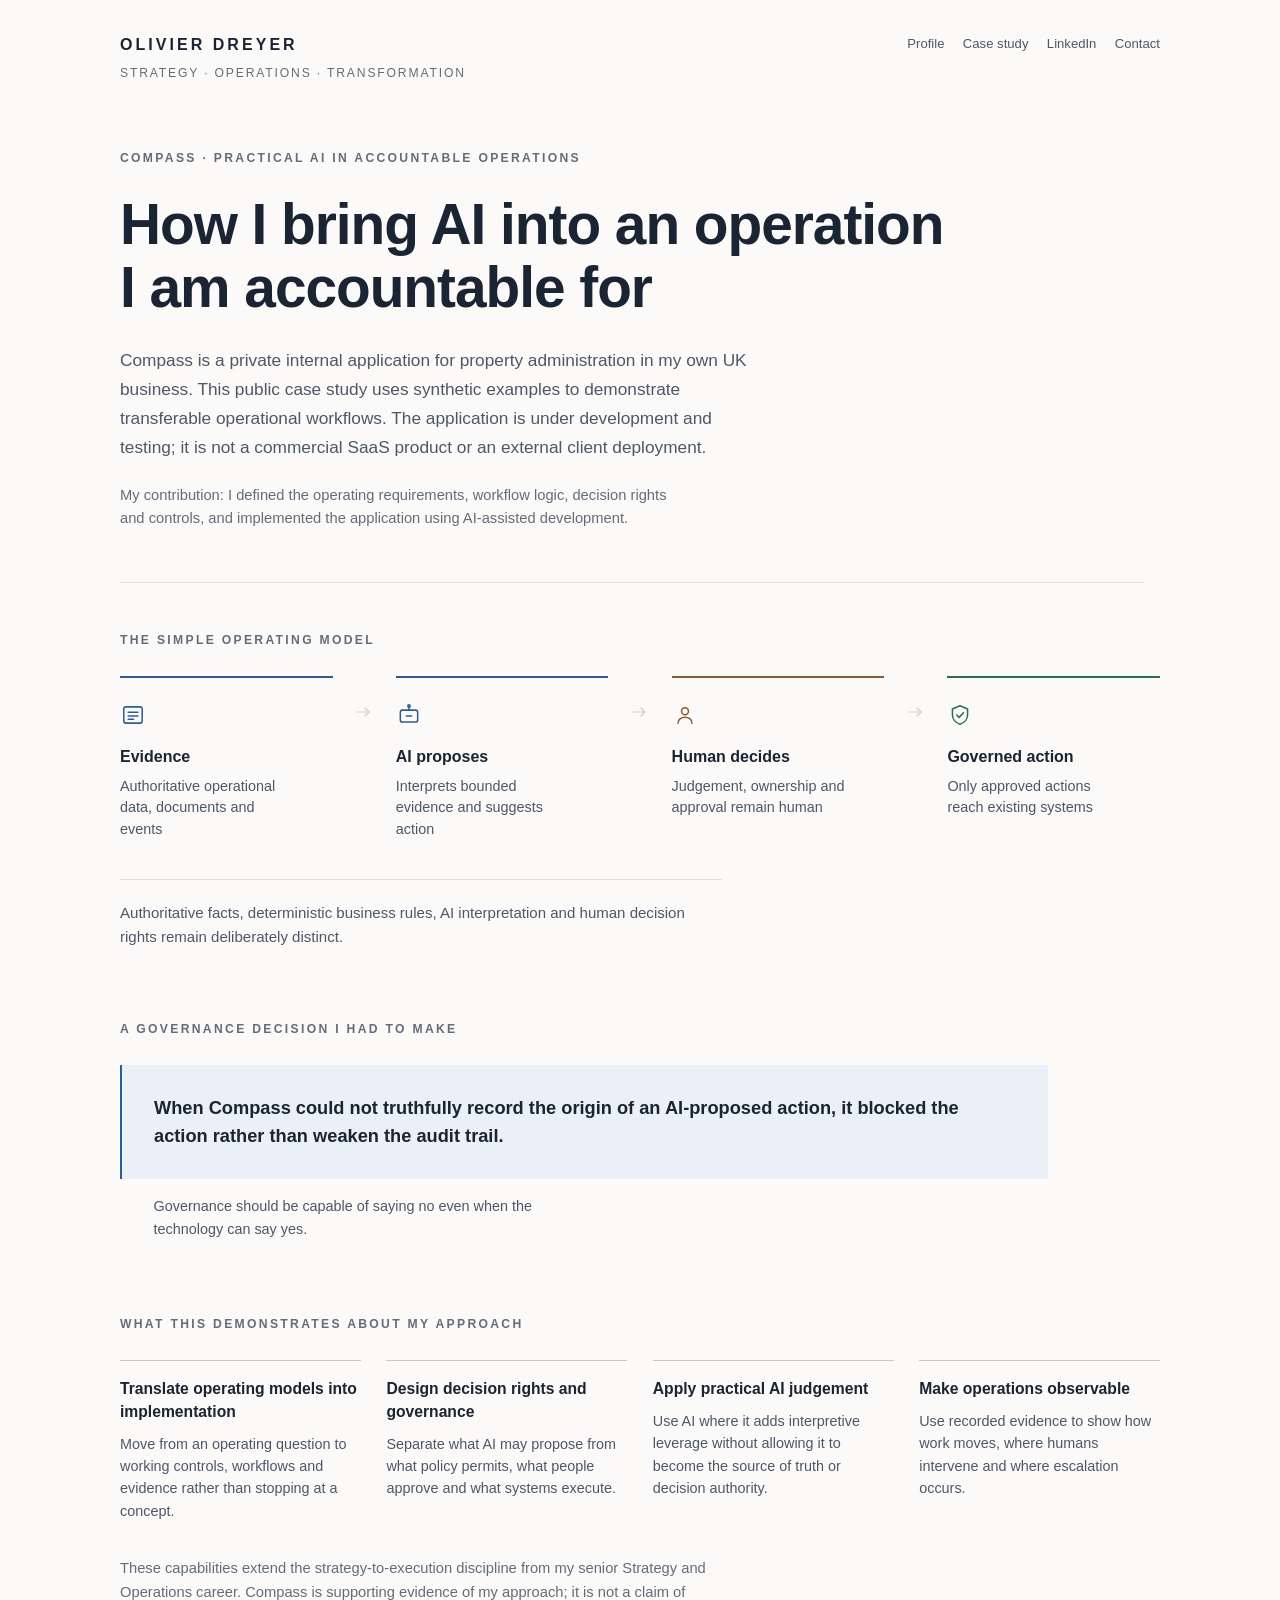
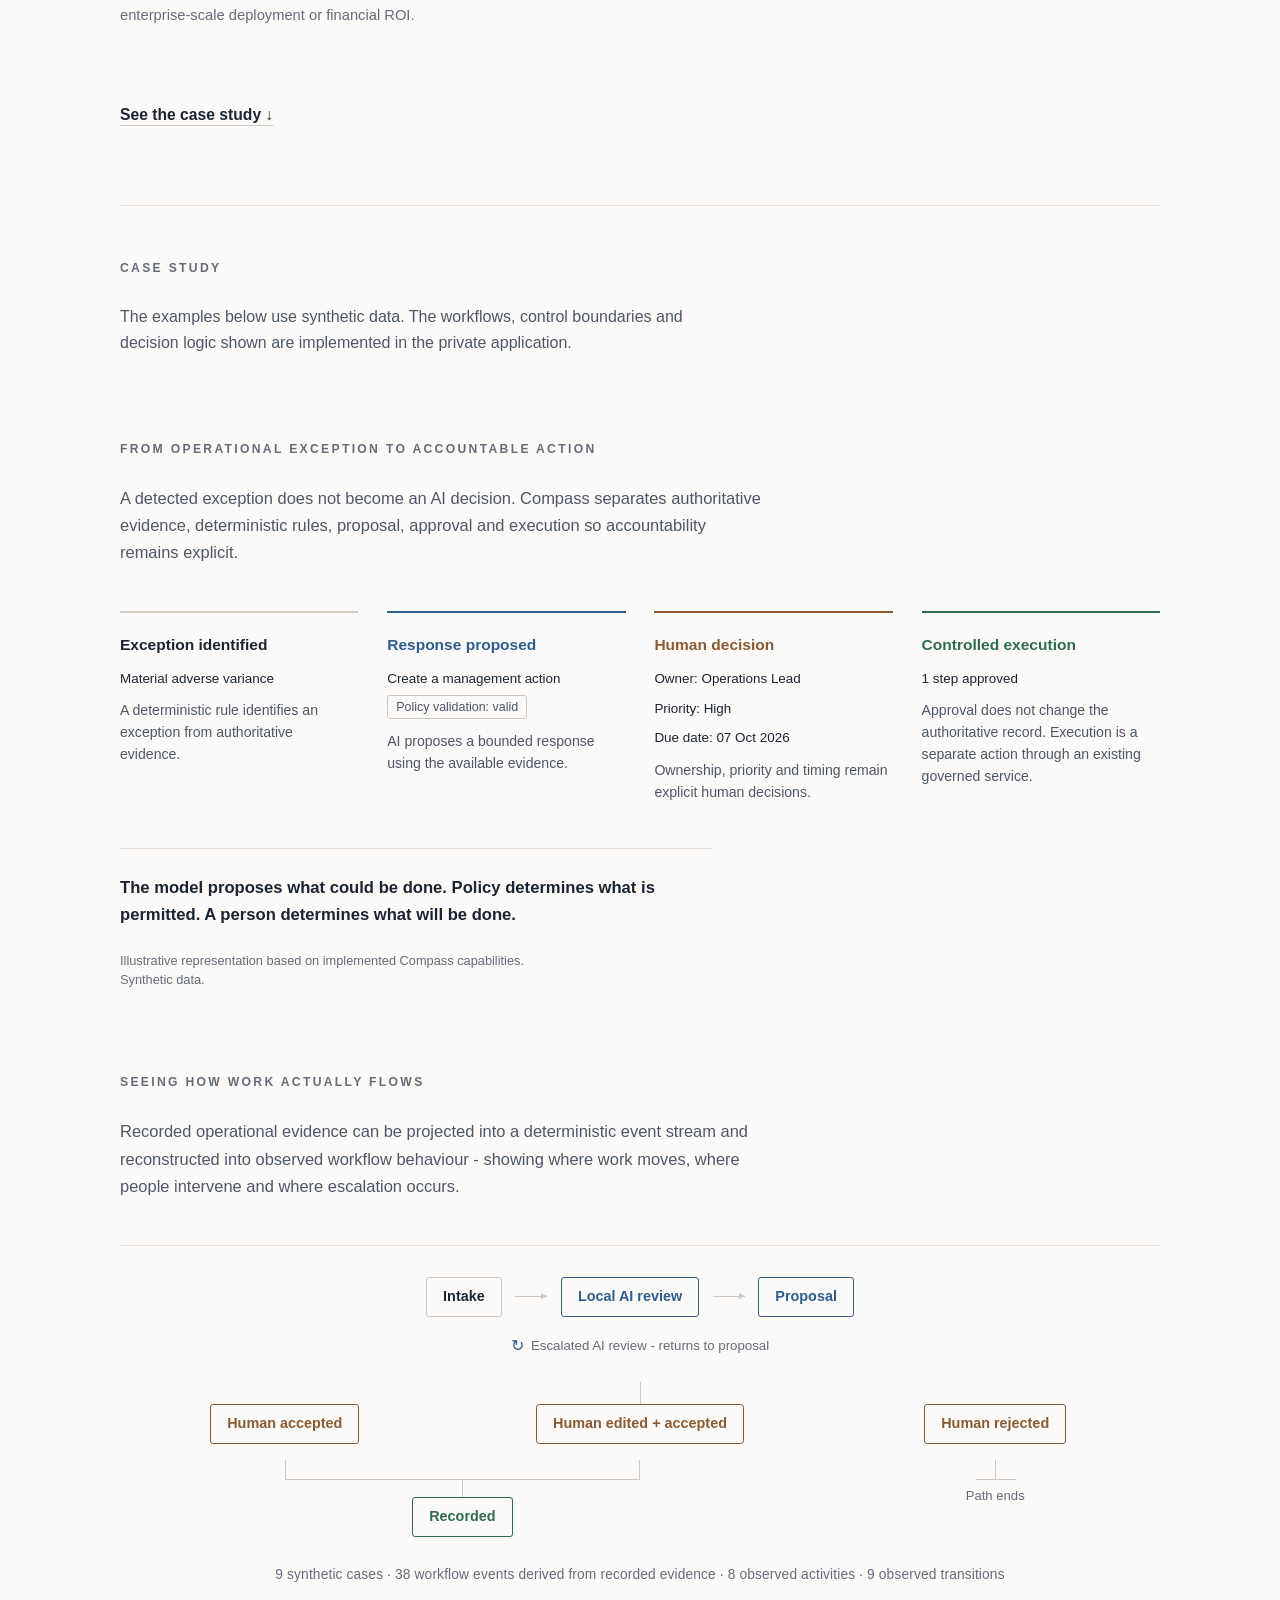
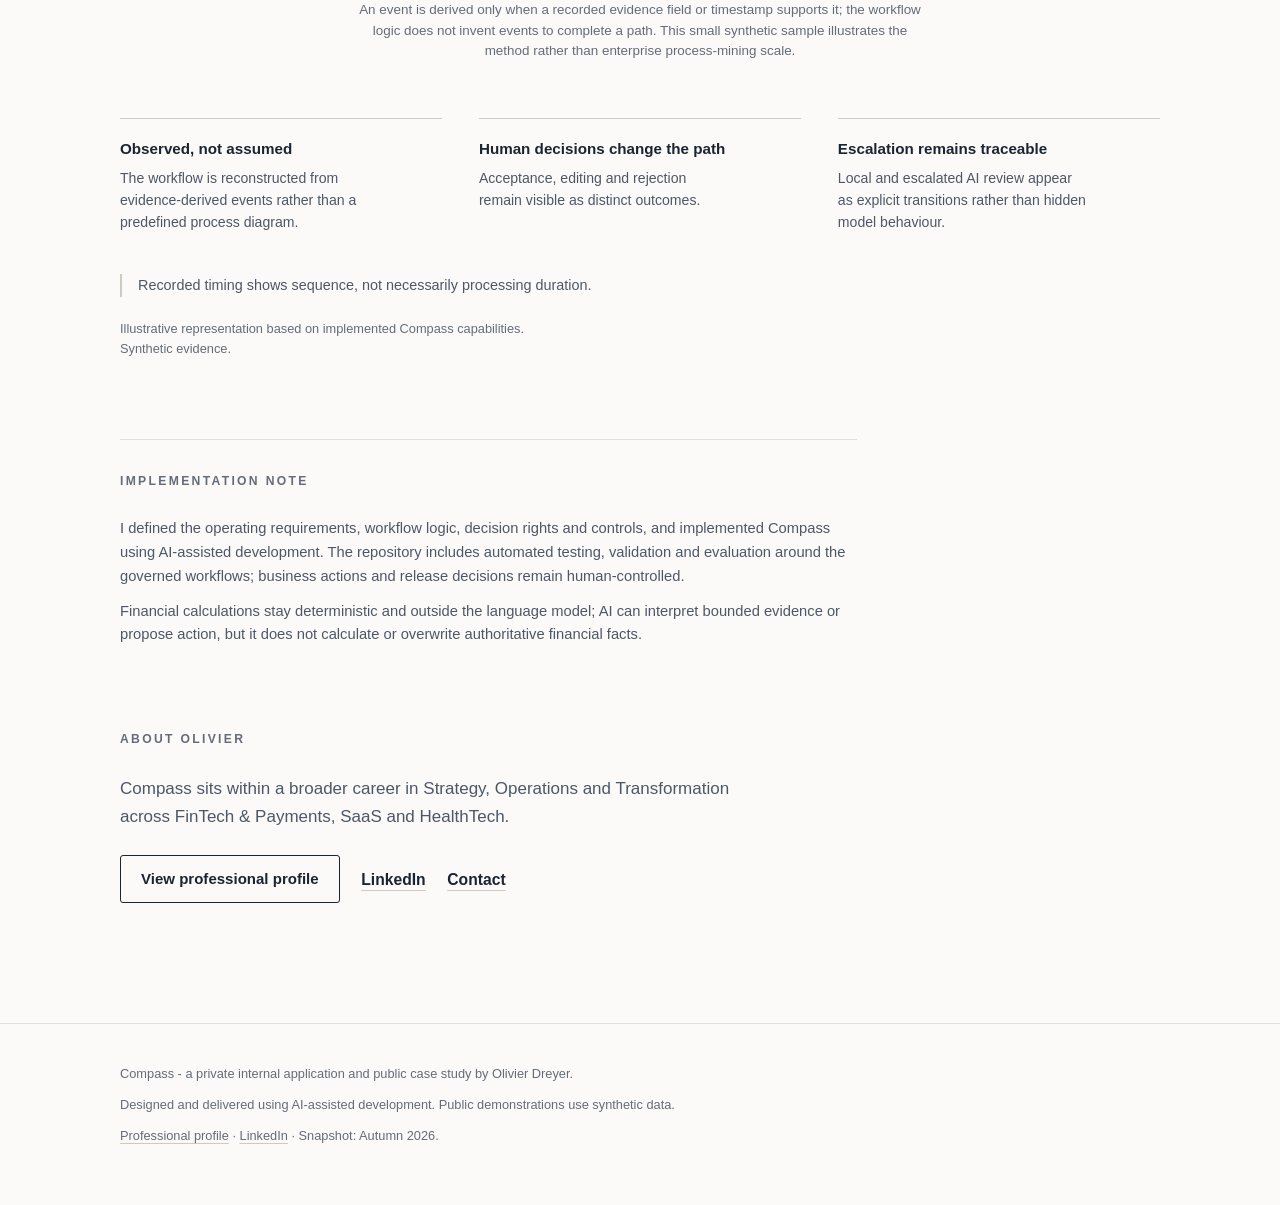
==== commit dfea08ee: "Finish Compass website integration" ====
--- a/compass/index.html
+++ b/compass/index.html
@@ -3,7 +3,7 @@
 <head>
 <meta charset="utf-8">
 <meta name="viewport" content="width=device-width, initial-scale=1">
-<meta name="robots" content="noindex, nofollow, noarchive">
+<meta name="robots" content="index, follow">
 <title>Compass | Olivier Dreyer</title>
 <meta name="description" content="A private working case study by Olivier Dreyer showing how AI can support accountable operational workflows while authoritative facts, deterministic rules, human judgement and governed execution remain distinct.">
 <link rel="stylesheet" href="../assets/css/site.css">
@@ -181,7 +181,7 @@
 
     <section class="story" aria-labelledby="story2-heading">
       <h3 id="story2-heading" class="section-heading">Seeing how work actually flows</h3>
-      <p class="story-intro">Recorded operational evidence can be projected into a deterministic event stream and reconstructed into observed workflow behaviour &mdash; showing where work moves, where people intervene and where escalation occurs.</p>
+      <p class="story-intro">Recorded operational evidence can be projected into a deterministic event stream and reconstructed into observed workflow behaviour - showing where work moves, where people intervene and where escalation occurs.</p>
 
       <div class="process" role="img" aria-label="Process diagram. Intake flows to a local AI review, then to a proposal. An escalated AI review returns to the proposal. The proposal branches to three human outcomes: accepted, edited and accepted, or rejected. Accepted outcomes are recorded; rejection ends the path.">
         <div class="process-row">
@@ -192,7 +192,7 @@
           <span class="node node-ai">Proposal</span>
         </div>
 
-        <p class="process-loop"><span class="loop-glyph" aria-hidden="true">&#8635;</span><span class="loop-label">Escalated AI review &mdash; returns to proposal</span></p>
+        <p class="process-loop"><span class="loop-glyph" aria-hidden="true">&#8635;</span><span class="loop-label">Escalated AI review - returns to proposal</span></p>
         <span class="branch-stem" aria-hidden="true"></span>
 
         <div class="outcomes">
@@ -238,7 +238,7 @@
 
 <footer class="site-footer">
   <div class="shell site-footer-inner">
-    <p>Compass &mdash; a private internal application and public case study by Olivier Dreyer.</p>
+    <p>Compass - a private internal application and public case study by Olivier Dreyer.</p>
     <p>Designed and delivered using AI-assisted development. Public demonstrations use synthetic data.</p>
     <p><a href="/">Professional profile</a> &middot; <a href="https://www.linkedin.com/in/olivier-dreyer/">LinkedIn</a> &middot; Snapshot: Autumn 2026.</p>
   </div>
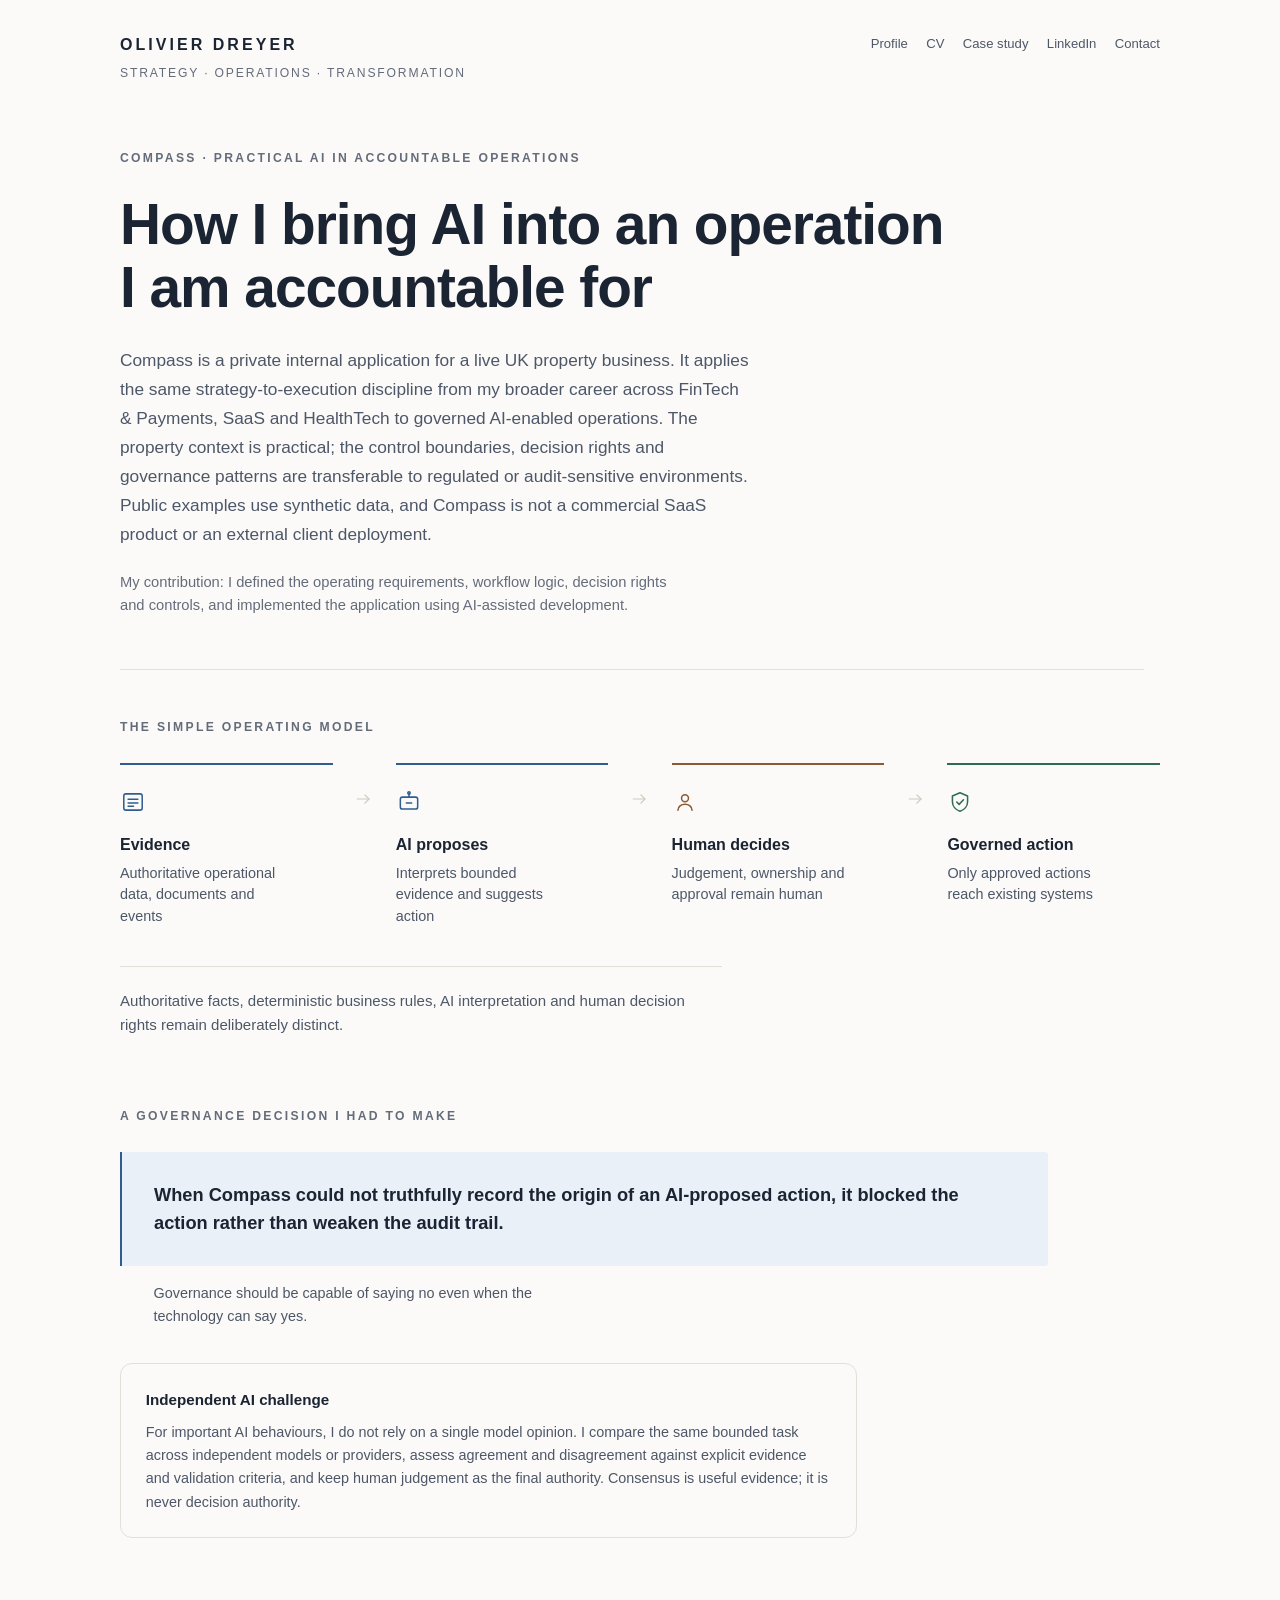
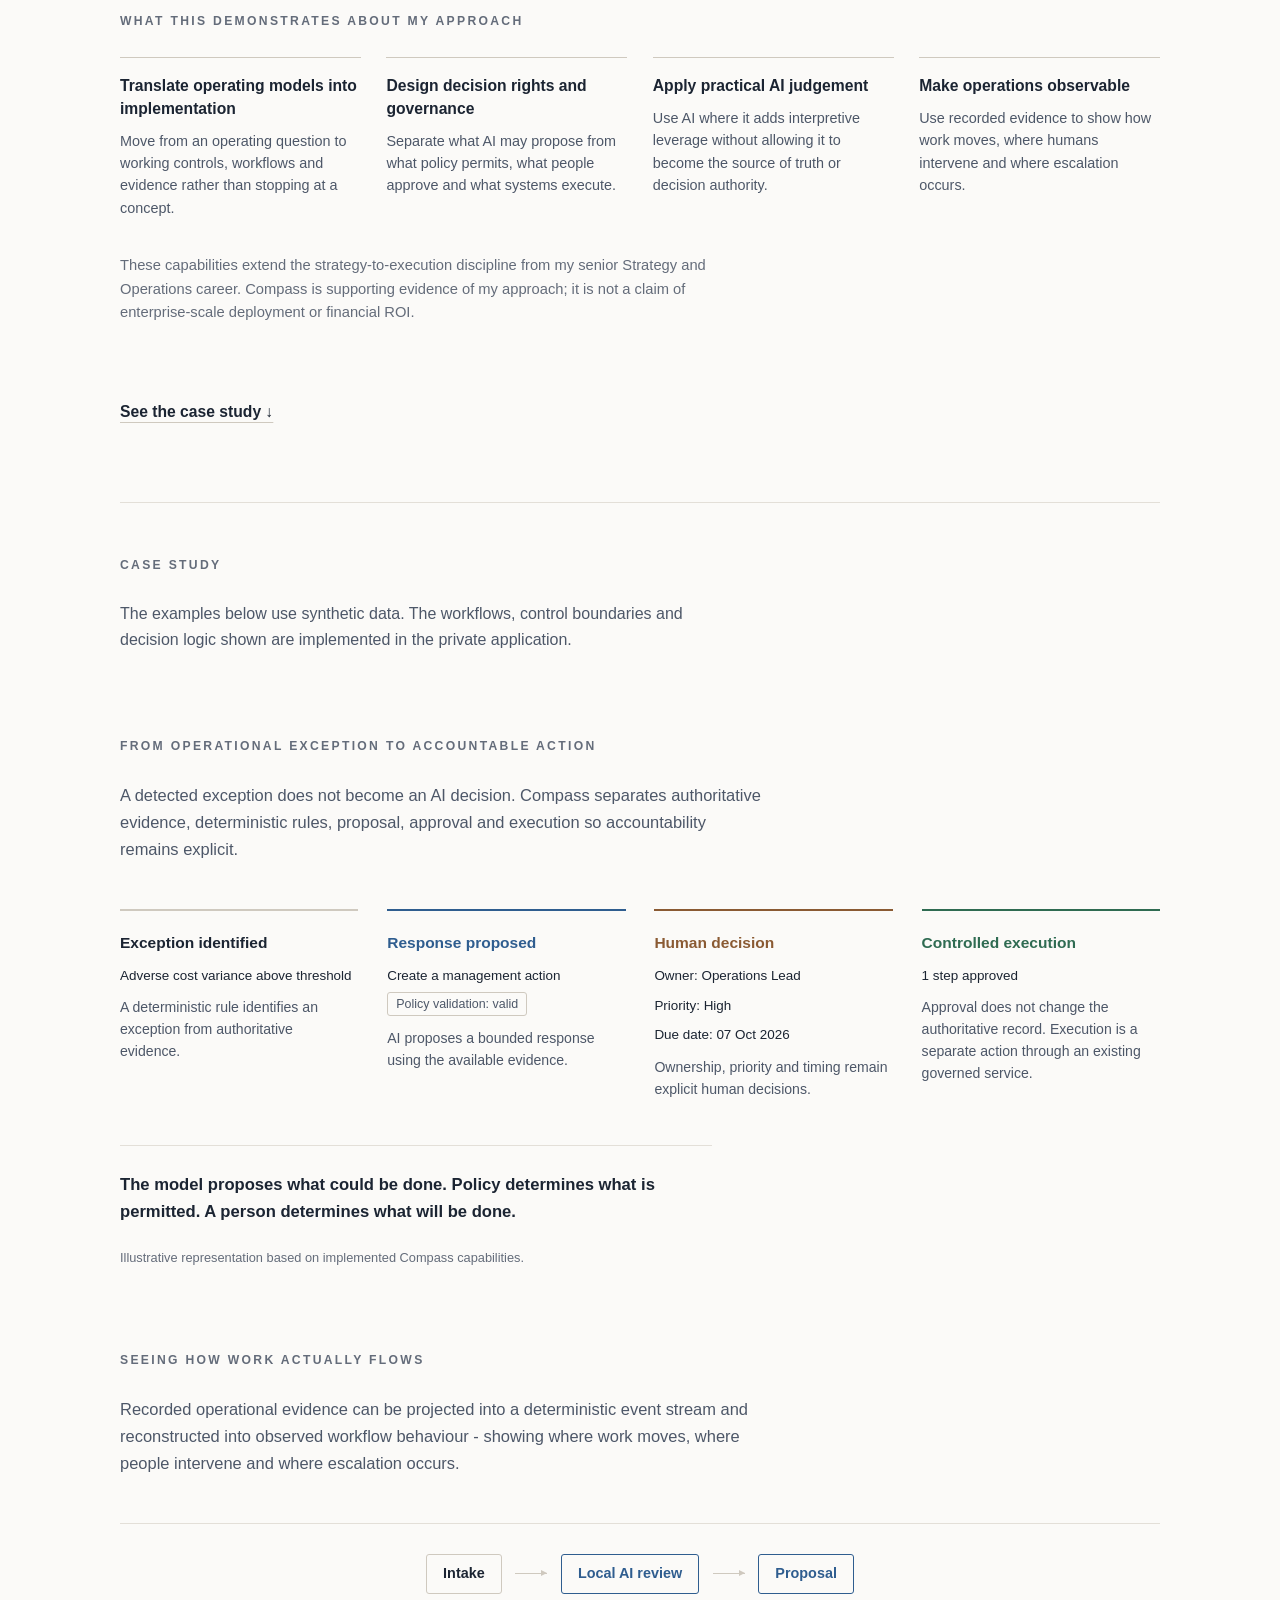
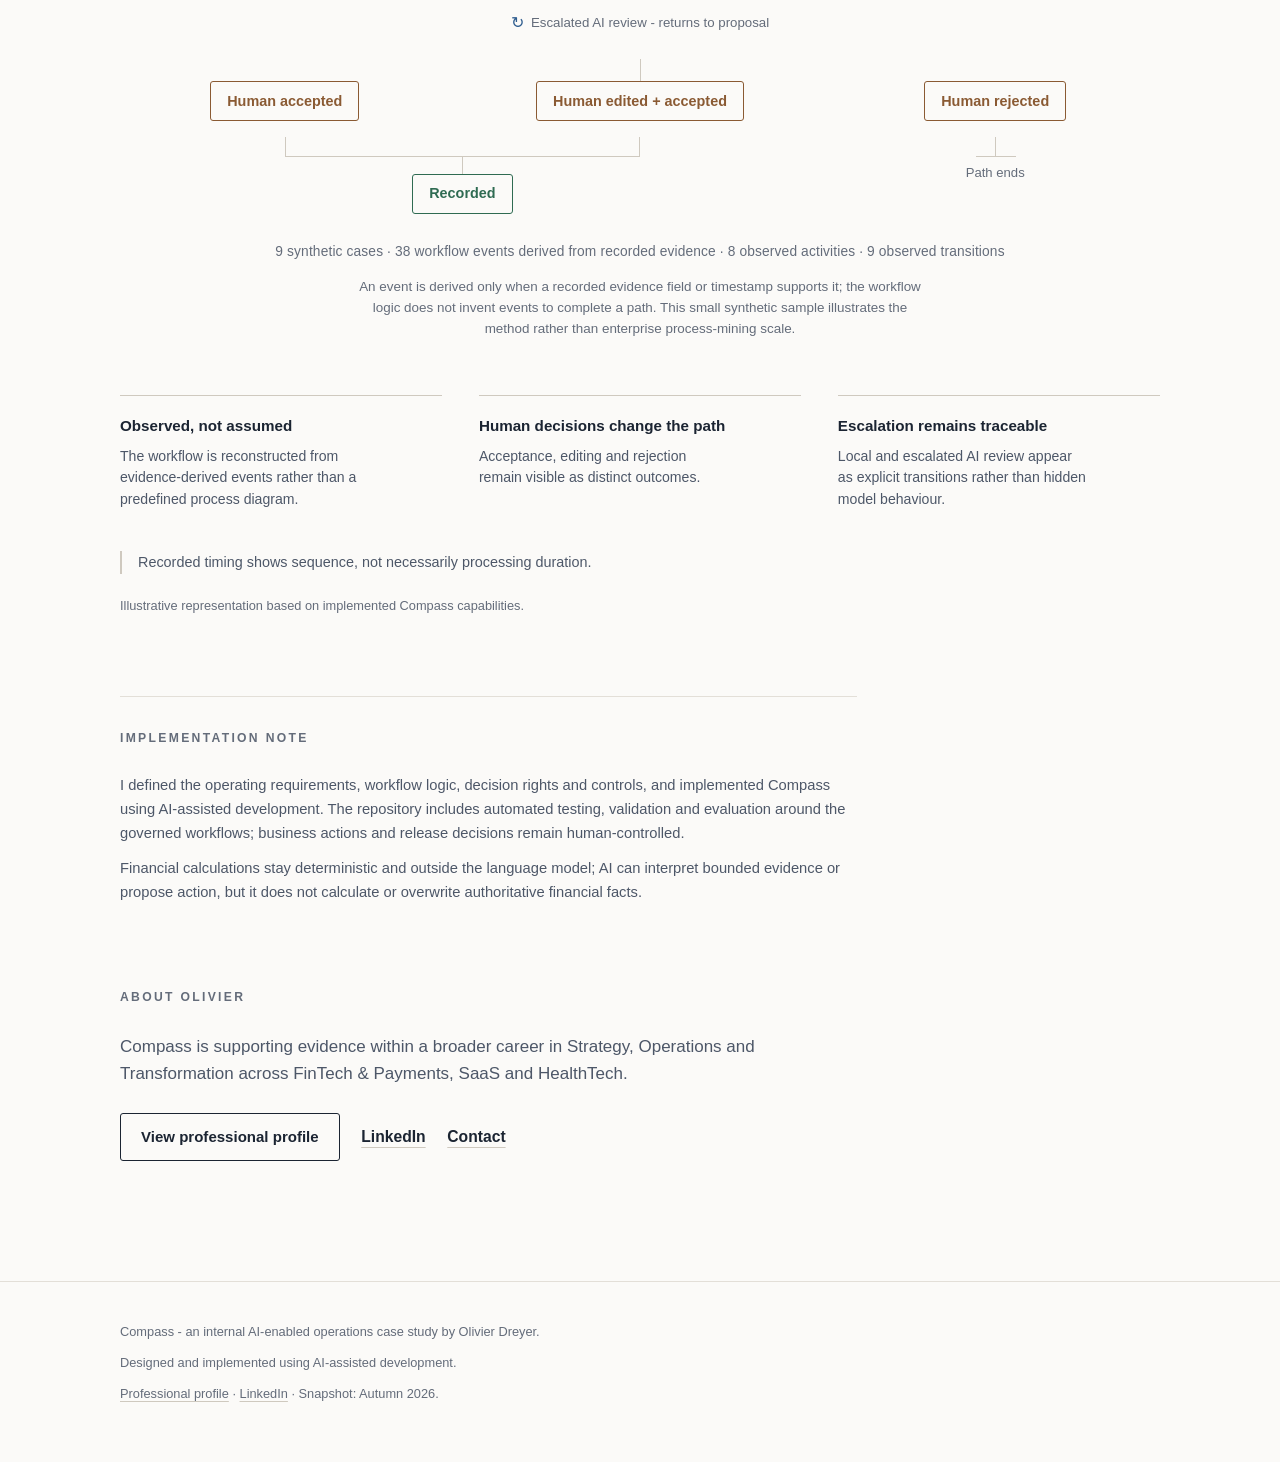
==== commit 3184b0a0: "Strengthen Compass context and independent AI challenge" ====
--- a/compass/index.html
+++ b/compass/index.html
@@ -6,6 +6,11 @@
 <meta name="robots" content="index, follow">
 <title>Compass | Olivier Dreyer</title>
 <meta name="description" content="A private working case study by Olivier Dreyer showing how AI can support accountable operational workflows while authoritative facts, deterministic rules, human judgement and governed execution remain distinct.">
+<link rel="canonical" href="https://olivierdreyer.com/compass/">
+<meta property="og:type" content="article">
+<meta property="og:title" content="Compass | Governed AI in accountable operations">
+<meta property="og:description" content="How Olivier Dreyer applies operating-model thinking, deterministic controls, independent AI challenge and human decision rights to governed AI-enabled workflows.">
+<meta property="og:url" content="https://olivierdreyer.com/compass/">
 <link rel="stylesheet" href="../assets/css/site.css">
 </head>
 <body class="compass">
@@ -20,6 +25,7 @@
     </a>
     <nav class="site-nav" aria-label="Compass navigation">
       <a href="/">Profile</a>
+      <a href="/cv/">CV</a>
       <a href="#case-study">Case study</a>
       <a href="https://www.linkedin.com/in/olivier-dreyer/">LinkedIn</a>
       <a href="#compass-contact">Contact</a>
@@ -37,7 +43,7 @@
     </h1>
 
     <p class="hero-intro">
-      Compass is a private internal application for property administration in my own UK business. This public case study uses synthetic examples to demonstrate transferable operational workflows. The application is under development and testing; it is not a commercial SaaS product or an external client deployment.
+      Compass is a private internal application for a live UK property business. It applies the same strategy-to-execution discipline from my broader career across FinTech &amp; Payments, SaaS and HealthTech to governed AI-enabled operations. The property context is practical; the control boundaries, decision rights and governance patterns are transferable to regulated or audit-sensitive environments. Public examples use synthetic data, and Compass is not a commercial SaaS product or an external client deployment.
     </p>
 
     <p class="hero-credential">
@@ -108,6 +114,11 @@
       <p>When Compass could not truthfully record the origin of an AI-proposed action, it blocked the action rather than weaken the audit trail.</p>
     </blockquote>
     <p class="governance-note">Governance should be capable of saying no even when the technology can say yes.</p>
+
+    <div class="challenge-note">
+      <h3>Independent AI challenge</h3>
+      <p>For important AI behaviours, I do not rely on a single model opinion. I compare the same bounded task across independent models or providers, assess agreement and disagreement against explicit evidence and validation criteria, and keep human judgement as the final authority. Consensus is useful evidence; it is never decision authority.</p>
+    </div>
   </section>
 
   <section class="proof" aria-labelledby="proof-heading">
@@ -152,7 +163,7 @@
       <ol class="journey" role="list">
         <li class="journey-stage" data-tone="system">
           <h4 class="journey-name">Exception identified</h4>
-          <p class="journey-status">Material adverse variance</p>
+          <p class="journey-status">Adverse cost variance above threshold</p>
           <p class="journey-text">A deterministic rule identifies an exception from authoritative evidence.</p>
         </li>
         <li class="journey-stage" data-tone="ai">
@@ -176,7 +187,7 @@
       </ol>
 
       <p class="story-closing">The model proposes what could be done. Policy determines what is permitted. A person determines what will be done.</p>
-      <p class="disclosure">Illustrative representation based on implemented Compass capabilities. Synthetic data.</p>
+      <p class="disclosure">Illustrative representation based on implemented Compass capabilities.</p>
     </section>
 
     <section class="story" aria-labelledby="story2-heading">
@@ -215,7 +226,7 @@
       </div>
 
       <p class="caveat">Recorded timing shows sequence, not necessarily processing duration.</p>
-      <p class="disclosure">Illustrative representation based on implemented Compass capabilities. Synthetic evidence.</p>
+      <p class="disclosure">Illustrative representation based on implemented Compass capabilities.</p>
     </section>
 
     <aside class="implementation-note" aria-labelledby="implementation-heading">
@@ -227,7 +238,7 @@
 
   <section id="compass-contact" class="contact compass-contact" aria-labelledby="compass-contact-heading">
     <h2 id="compass-contact-heading" class="section-heading">About Olivier</h2>
-    <p>Compass sits within a broader career in Strategy, Operations and Transformation across FinTech &amp; Payments, SaaS and HealthTech.</p>
+    <p>Compass is supporting evidence within a broader career in Strategy, Operations and Transformation across FinTech &amp; Payments, SaaS and HealthTech.</p>
     <div class="closing-links">
       <a class="button-link" href="/">View professional profile</a>
       <a class="text-link" href="https://www.linkedin.com/in/olivier-dreyer/">LinkedIn</a>
@@ -238,8 +249,8 @@
 
 <footer class="site-footer">
   <div class="shell site-footer-inner">
-    <p>Compass - a private internal application and public case study by Olivier Dreyer.</p>
-    <p>Designed and delivered using AI-assisted development. Public demonstrations use synthetic data.</p>
+    <p>Compass - an internal AI-enabled operations case study by Olivier Dreyer.</p>
+    <p>Designed and implemented using AI-assisted development.</p>
     <p><a href="/">Professional profile</a> &middot; <a href="https://www.linkedin.com/in/olivier-dreyer/">LinkedIn</a> &middot; Snapshot: Autumn 2026.</p>
   </div>
 </footer>
--- a/assets/css/site.css
+++ b/assets/css/site.css
@@ -1,4 +1,4 @@
-/* Olivier Dreyer — professional site. Static CSS only. */
+/* Olivier Dreyer - professional site. Static CSS only. */
 :root {
   --paper:#fbfaf8;
   --paper-soft:#f4f2ee;
@@ -61,7 +61,8 @@
 .career{padding-top:5.4rem}
 .career-grid{display:grid;grid-template-columns:repeat(3,1fr);gap:0 2.6rem}
 .career-block{border-top:1px solid var(--line-strong);padding-top:1.3rem}
-.career-company{margin:0 0 .3rem;font-size:.78rem;font-weight:650;letter-spacing:.15em;text-transform:uppercase;color:var(--ink-faint)}
+.career-company{margin:0 0 .15rem;font-size:.78rem;font-weight:650;letter-spacing:.15em;text-transform:uppercase;color:var(--ink-faint)}
+.career-dates{margin:0 0 .42rem!important;font-size:.8rem!important;line-height:1.4!important;color:var(--ink-faint)!important}
 .career-block h3{margin:0;font-size:1.08rem;line-height:1.35;font-weight:620}
 .career-block h3 span{font-size:.88em;font-weight:500;color:var(--ink-soft)}
 .career-block p:last-child{margin:.85rem 0 0;font-size:.93rem;line-height:1.62;color:var(--ink-soft)}
@@ -82,6 +83,31 @@
 .contact{padding-top:5.2rem;padding-bottom:1rem;max-width:1120px}
 .contact p{margin:.7rem 0 0;max-width:70ch;color:var(--ink-soft)}
 .contact .text-link{color:var(--ink)}
+
+
+/* CV */
+.cv-shell{max-width:980px;padding-top:5.5rem}
+.cv-hero{padding-bottom:2.8rem;border-bottom:1px solid var(--line)}
+.cv-hero h1{margin:0;font-size:clamp(2.4rem,5vw,3.8rem);line-height:1.04;font-weight:620;letter-spacing:-.025em}
+.cv-headline{margin:.7rem 0 0;font-size:1.12rem;font-weight:560;color:var(--ink-soft)}
+.cv-summary{margin:1.4rem 0 0;max-width:78ch;font-size:1.04rem;line-height:1.66;color:var(--ink-soft)}
+.cv-location{margin:1rem 0 0;font-size:.9rem;color:var(--ink-faint)}
+.cv-actions{display:flex;align-items:center;gap:1.2rem;margin-top:1.8rem}
+.cv-section{padding-top:4rem}
+.cv-highlight-list,.cv-capability-list,.cv-role ul,.cv-bottom-grid ul{margin:0;padding-left:1.1rem;color:var(--ink-soft)}
+.cv-highlight-list li,.cv-role li,.cv-bottom-grid li{margin:.45rem 0;line-height:1.55}
+.cv-capability-list{display:grid;grid-template-columns:repeat(2,minmax(0,1fr));gap:.55rem 2rem}
+.cv-capability-list li{padding-right:1rem}
+.cv-role{padding:1.55rem 0;border-top:1px solid var(--line)}
+.cv-role:first-of-type{padding-top:0;border-top:0}
+.cv-role-head{display:flex;justify-content:space-between;align-items:flex-start;gap:2rem}
+.cv-company{margin:0 0 .2rem;font-size:.76rem;font-weight:650;letter-spacing:.15em;text-transform:uppercase;color:var(--ink-faint)}
+.cv-role h2{margin:0;font-size:1.05rem;line-height:1.4;font-weight:620}
+.cv-meta{flex:0 0 auto;text-align:right;font-size:.82rem;line-height:1.5;color:var(--ink-faint)}
+.cv-role ul{margin-top:.7rem}
+.cv-bottom-grid{display:grid;grid-template-columns:1fr 1fr;gap:3rem;padding-bottom:1rem}
+.cv-bottom-grid p{color:var(--ink-soft)}
+.cv-subhead{margin-top:2rem!important}
 
 /* Compass */
 .compass-header{padding-top:2rem}
@@ -108,6 +134,9 @@
 .governance{padding:4.4rem 0 0}
 .governance-quote{margin:0;padding:1.8rem 2rem;background:var(--blue-soft);border-left:2px solid var(--blue);border-radius:0 3px 3px 0;max-width:58rem}
 .governance-quote p{margin:0;font-size:1.14rem;line-height:1.55;font-weight:550}
+.challenge-note{margin-top:2.2rem;padding:1.45rem 1.55rem;border:1px solid var(--line);border-radius:12px;max-width:78ch}
+.challenge-note h3{margin:0;font-size:.95rem;font-weight:620}
+.challenge-note p{margin:.55rem 0 0;font-size:.9rem;line-height:1.62;color:var(--ink-soft)}
 .governance-note{margin:1rem 0 0;padding-left:2.1rem;font-size:.9rem;color:var(--ink-soft);max-width:58ch}
 
 .proof{padding:4.6rem 0 0}
@@ -193,6 +222,7 @@
   .proof-list-four{grid-template-columns:repeat(2,1fr);gap:2rem 1.8rem}
 }
 @media(max-width:900px){
+  .cv-role-head{flex-direction:column;gap:.35rem}.cv-meta{text-align:left}.cv-capability-list,.cv-bottom-grid{grid-template-columns:1fr}.cv-bottom-grid{gap:1rem}
   :root{--gutter:32px}
   .site-header-inner{flex-direction:column;gap:1rem}
   .site-nav{justify-content:flex-start}
@@ -211,6 +241,7 @@
   .compass-card-action{white-space:normal}
 }
 @media(max-width:560px){
+  .cv-shell{padding-top:3.8rem}.cv-actions{align-items:flex-start;flex-direction:column;gap:.8rem}.cv-section{padding-top:3.3rem}
   :root{--gutter:22px}
   body{font-size:16px}
   .site-header{padding-top:1.6rem}.site-nav{gap:.3rem .85rem}.site-nav a{font-size:.78rem}
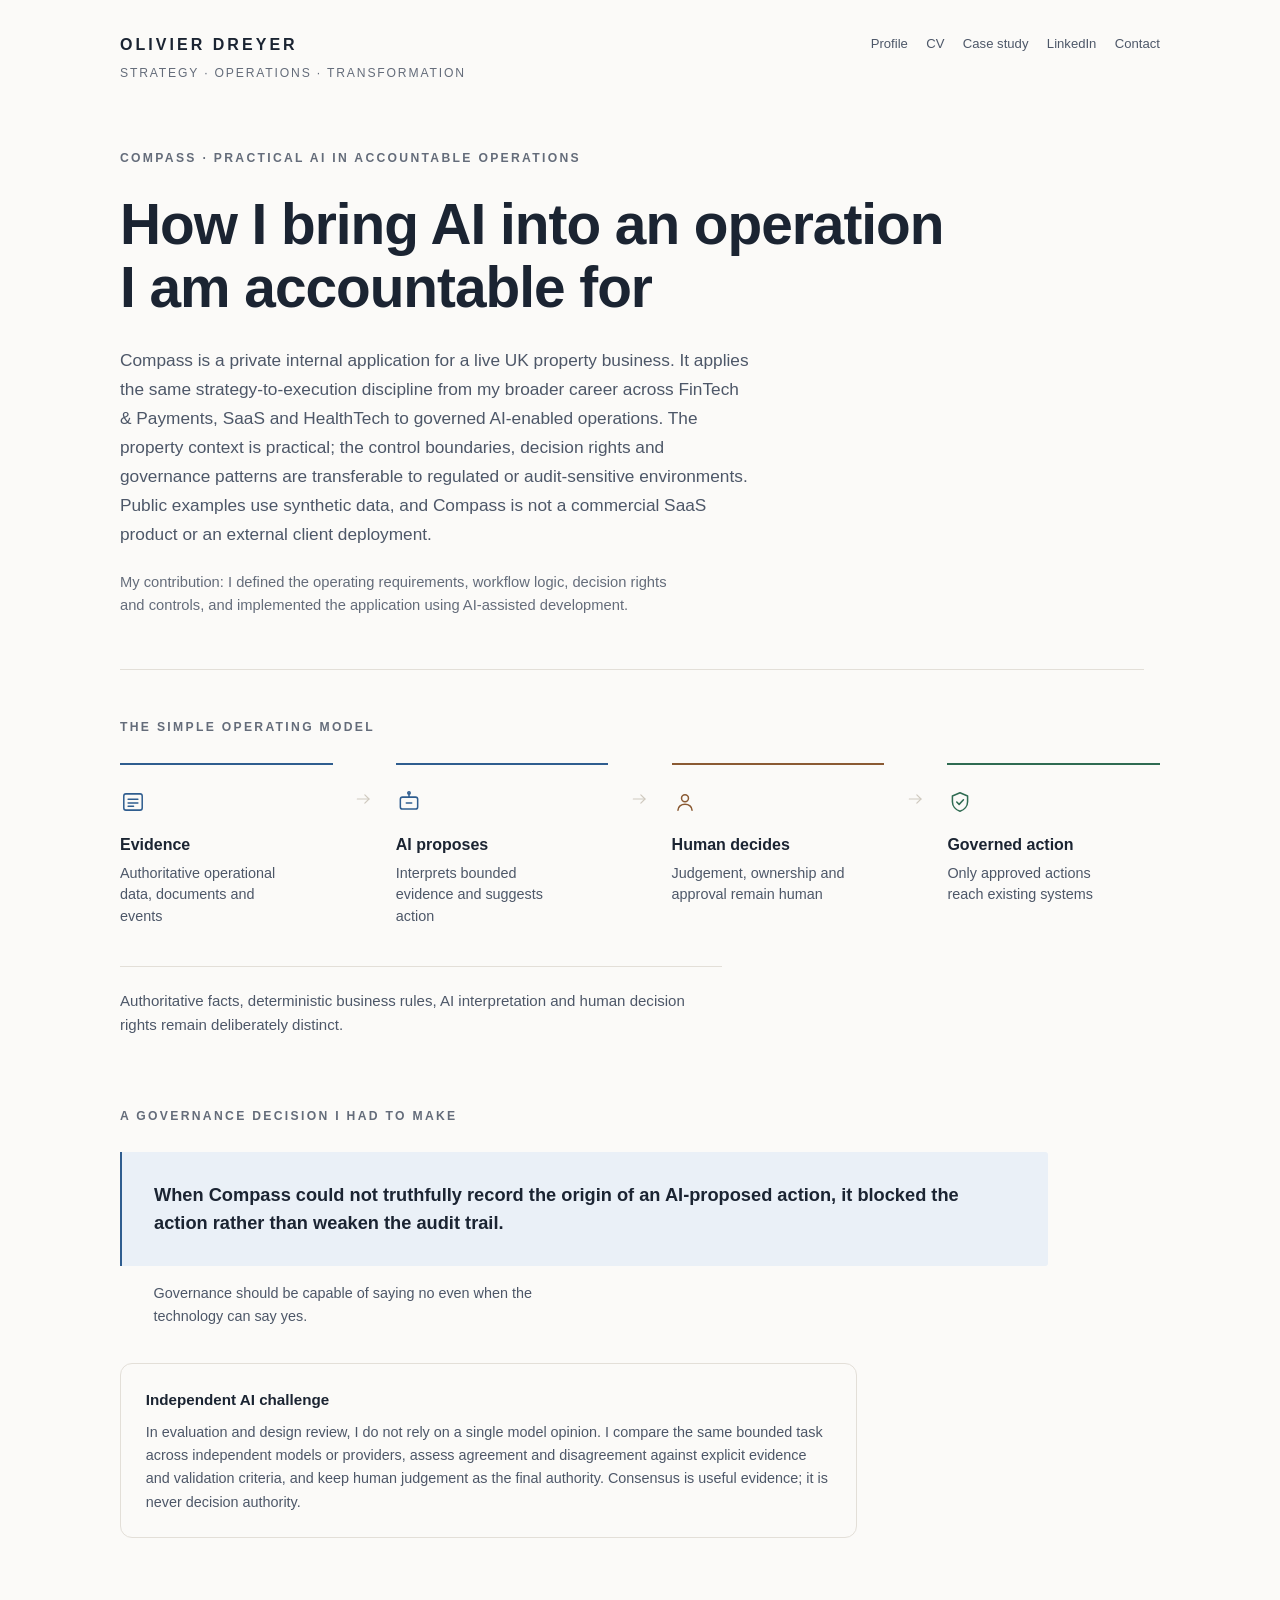
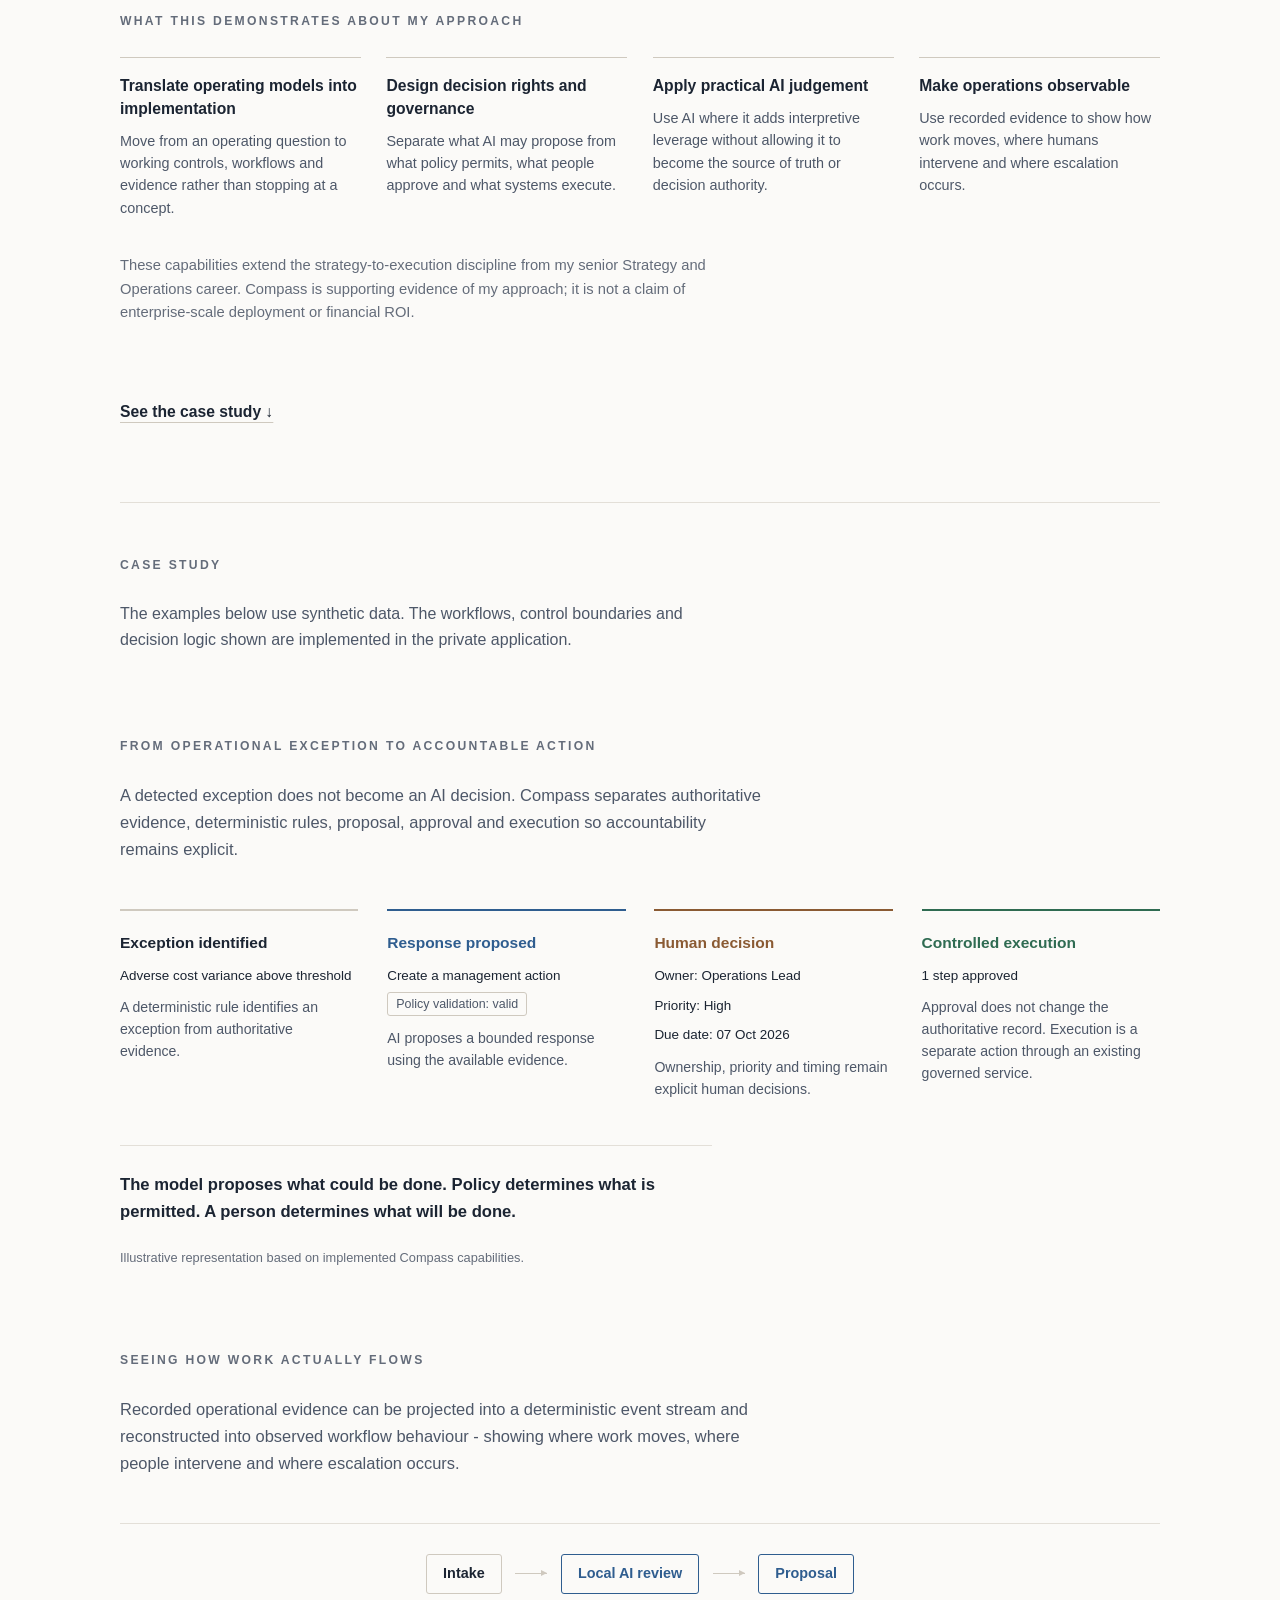
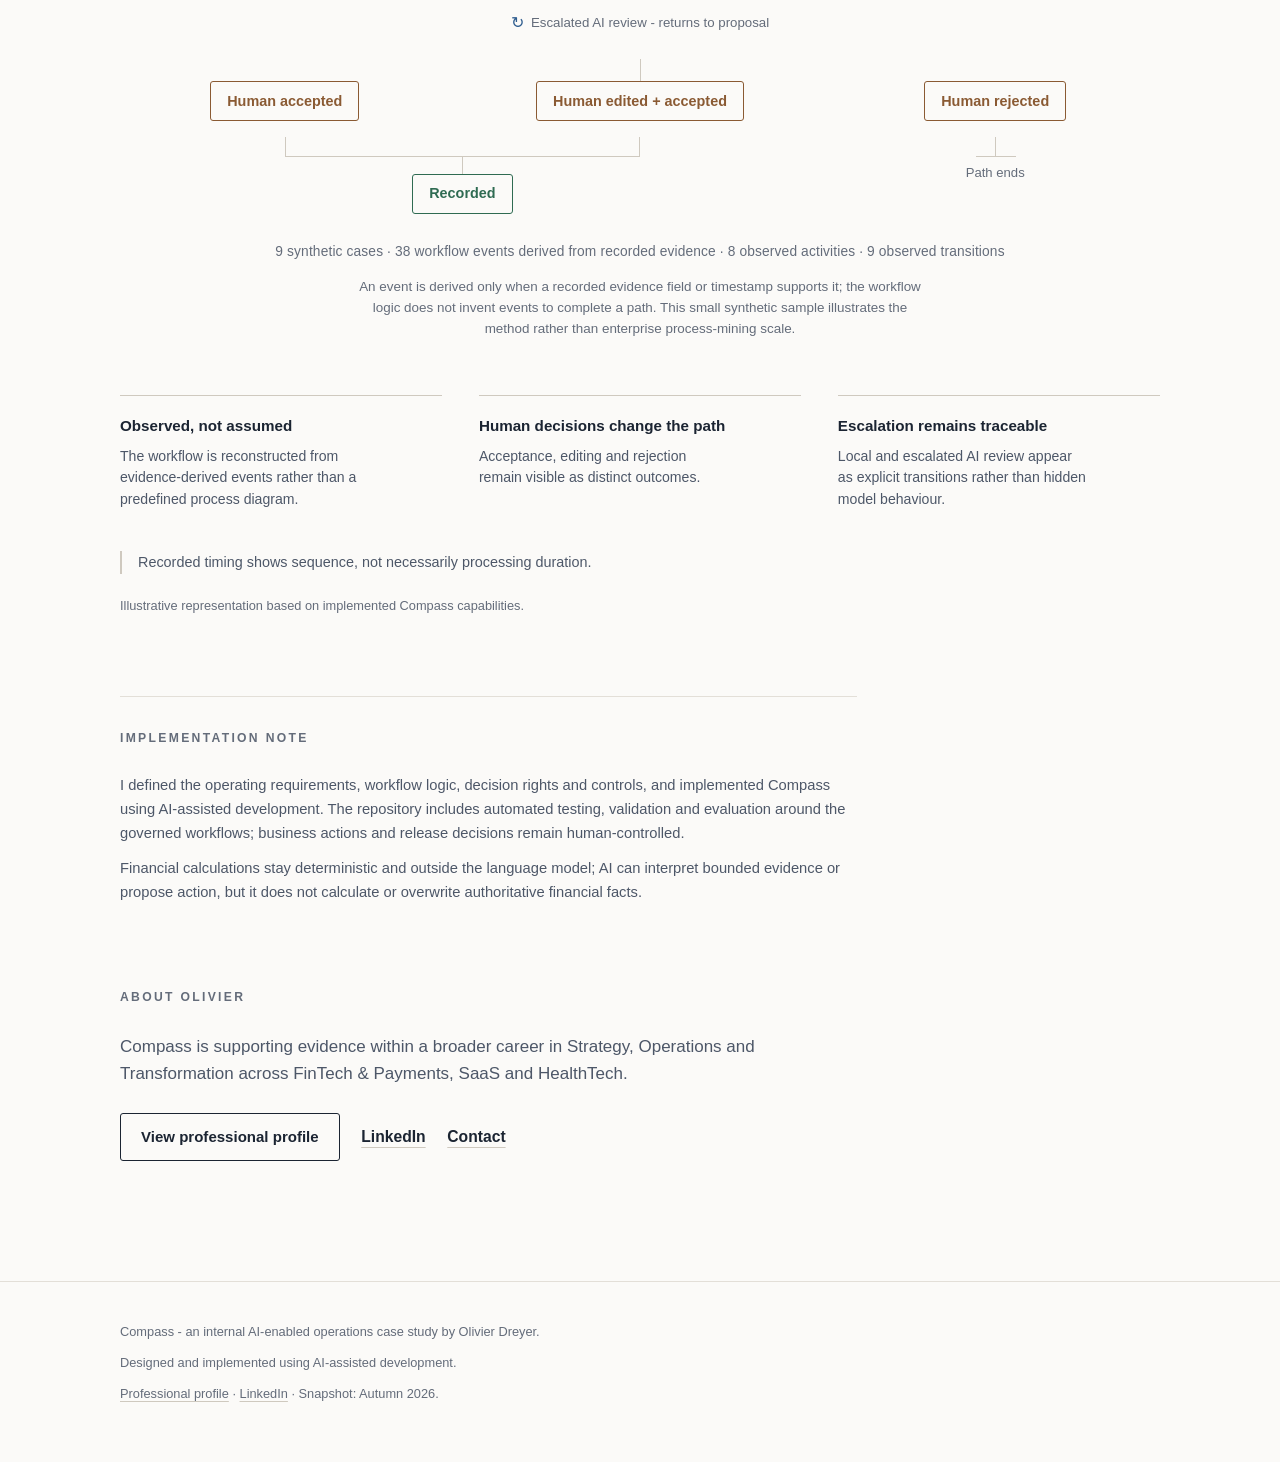
==== commit f66b86d2: "Clarify independent AI challenge as evaluation method" ====
--- a/compass/index.html
+++ b/compass/index.html
@@ -117,7 +117,7 @@
 
     <div class="challenge-note">
       <h3>Independent AI challenge</h3>
-      <p>For important AI behaviours, I do not rely on a single model opinion. I compare the same bounded task across independent models or providers, assess agreement and disagreement against explicit evidence and validation criteria, and keep human judgement as the final authority. Consensus is useful evidence; it is never decision authority.</p>
+      <p>In evaluation and design review, I do not rely on a single model opinion. I compare the same bounded task across independent models or providers, assess agreement and disagreement against explicit evidence and validation criteria, and keep human judgement as the final authority. Consensus is useful evidence; it is never decision authority.</p>
     </div>
   </section>
 
--- a/assets/css/site.css
+++ b/assets/css/site.css
@@ -92,6 +92,8 @@
 .cv-headline{margin:.7rem 0 0;font-size:1.12rem;font-weight:560;color:var(--ink-soft)}
 .cv-summary{margin:1.4rem 0 0;max-width:78ch;font-size:1.04rem;line-height:1.66;color:var(--ink-soft)}
 .cv-location{margin:1rem 0 0;font-size:.9rem;color:var(--ink-faint)}
+.cv-contact{margin:.45rem 0 0;font-size:.86rem;color:var(--ink-faint)}
+.cv-contact a{text-decoration:underline;text-decoration-color:var(--line-strong);text-underline-offset:3px}
 .cv-actions{display:flex;align-items:center;gap:1.2rem;margin-top:1.8rem}
 .cv-section{padding-top:4rem}
 .cv-highlight-list,.cv-capability-list,.cv-role ul,.cv-bottom-grid ul{margin:0;padding-left:1.1rem;color:var(--ink-soft)}
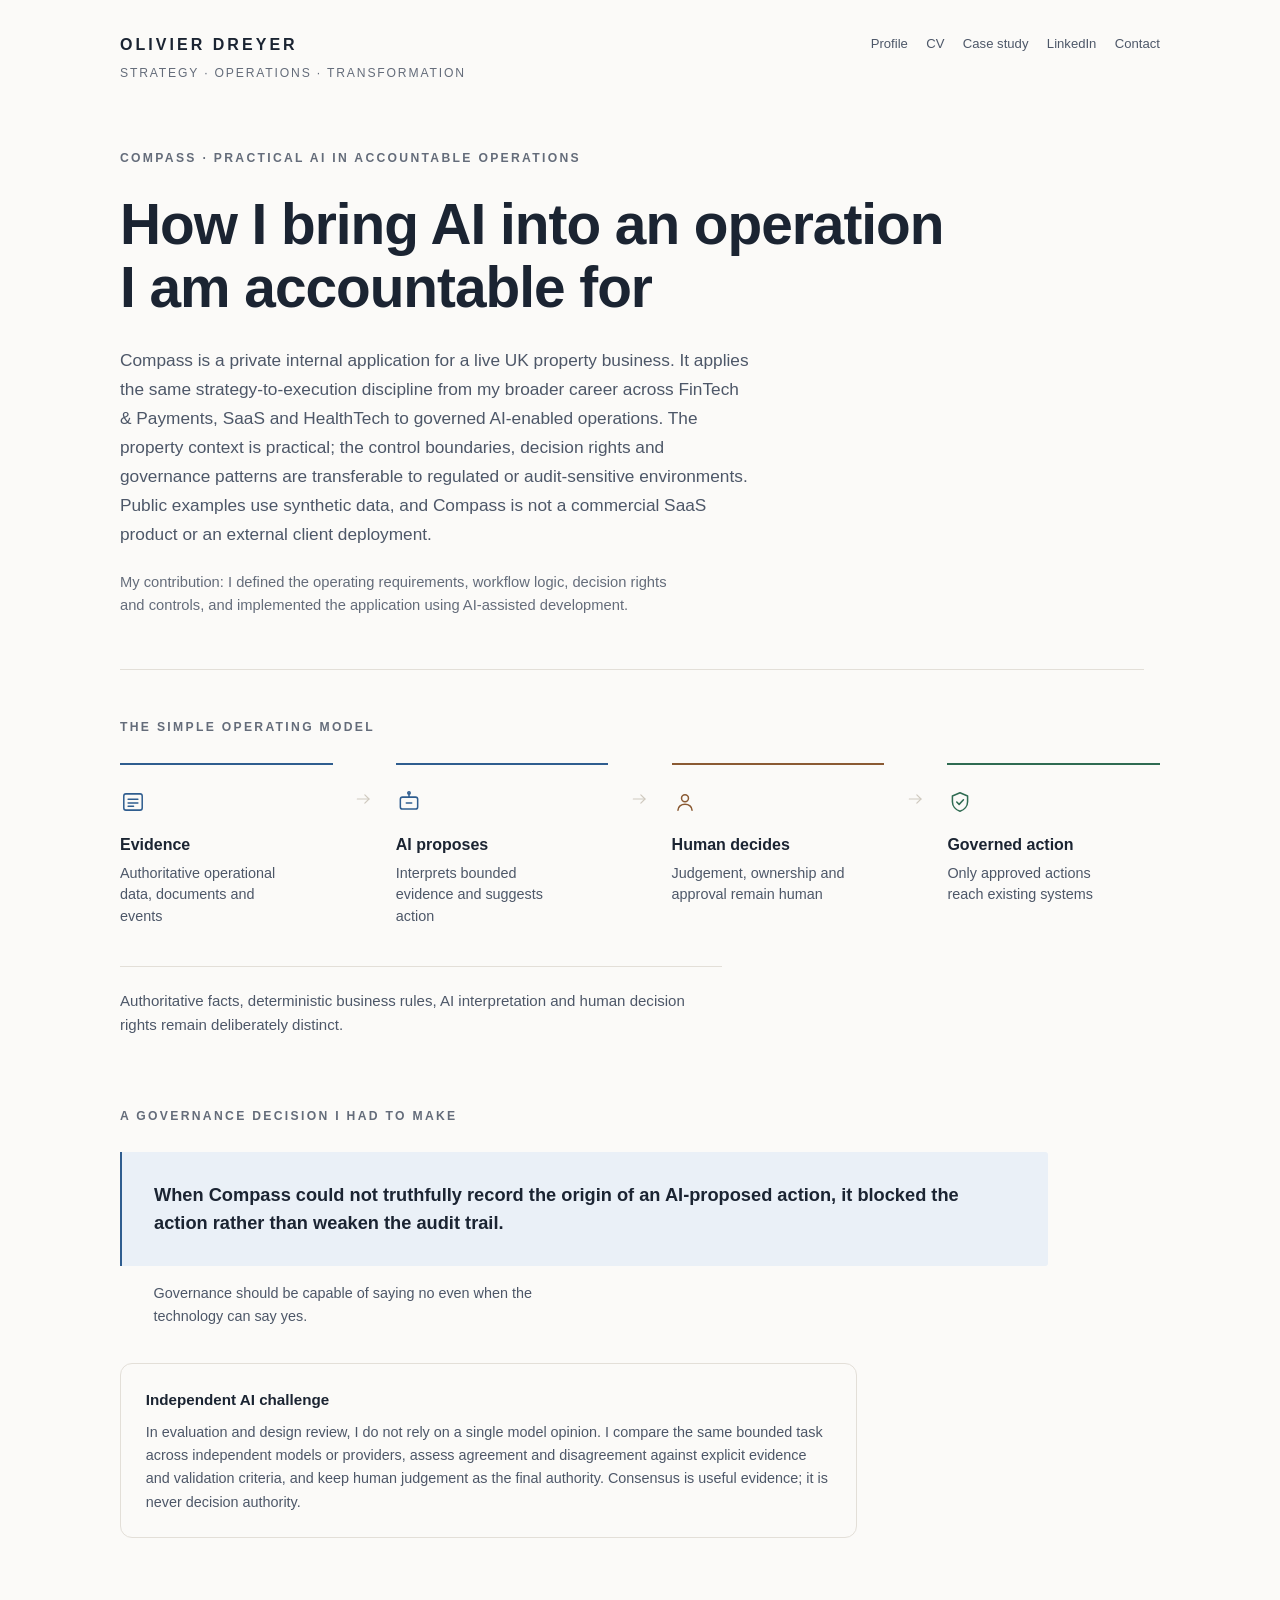
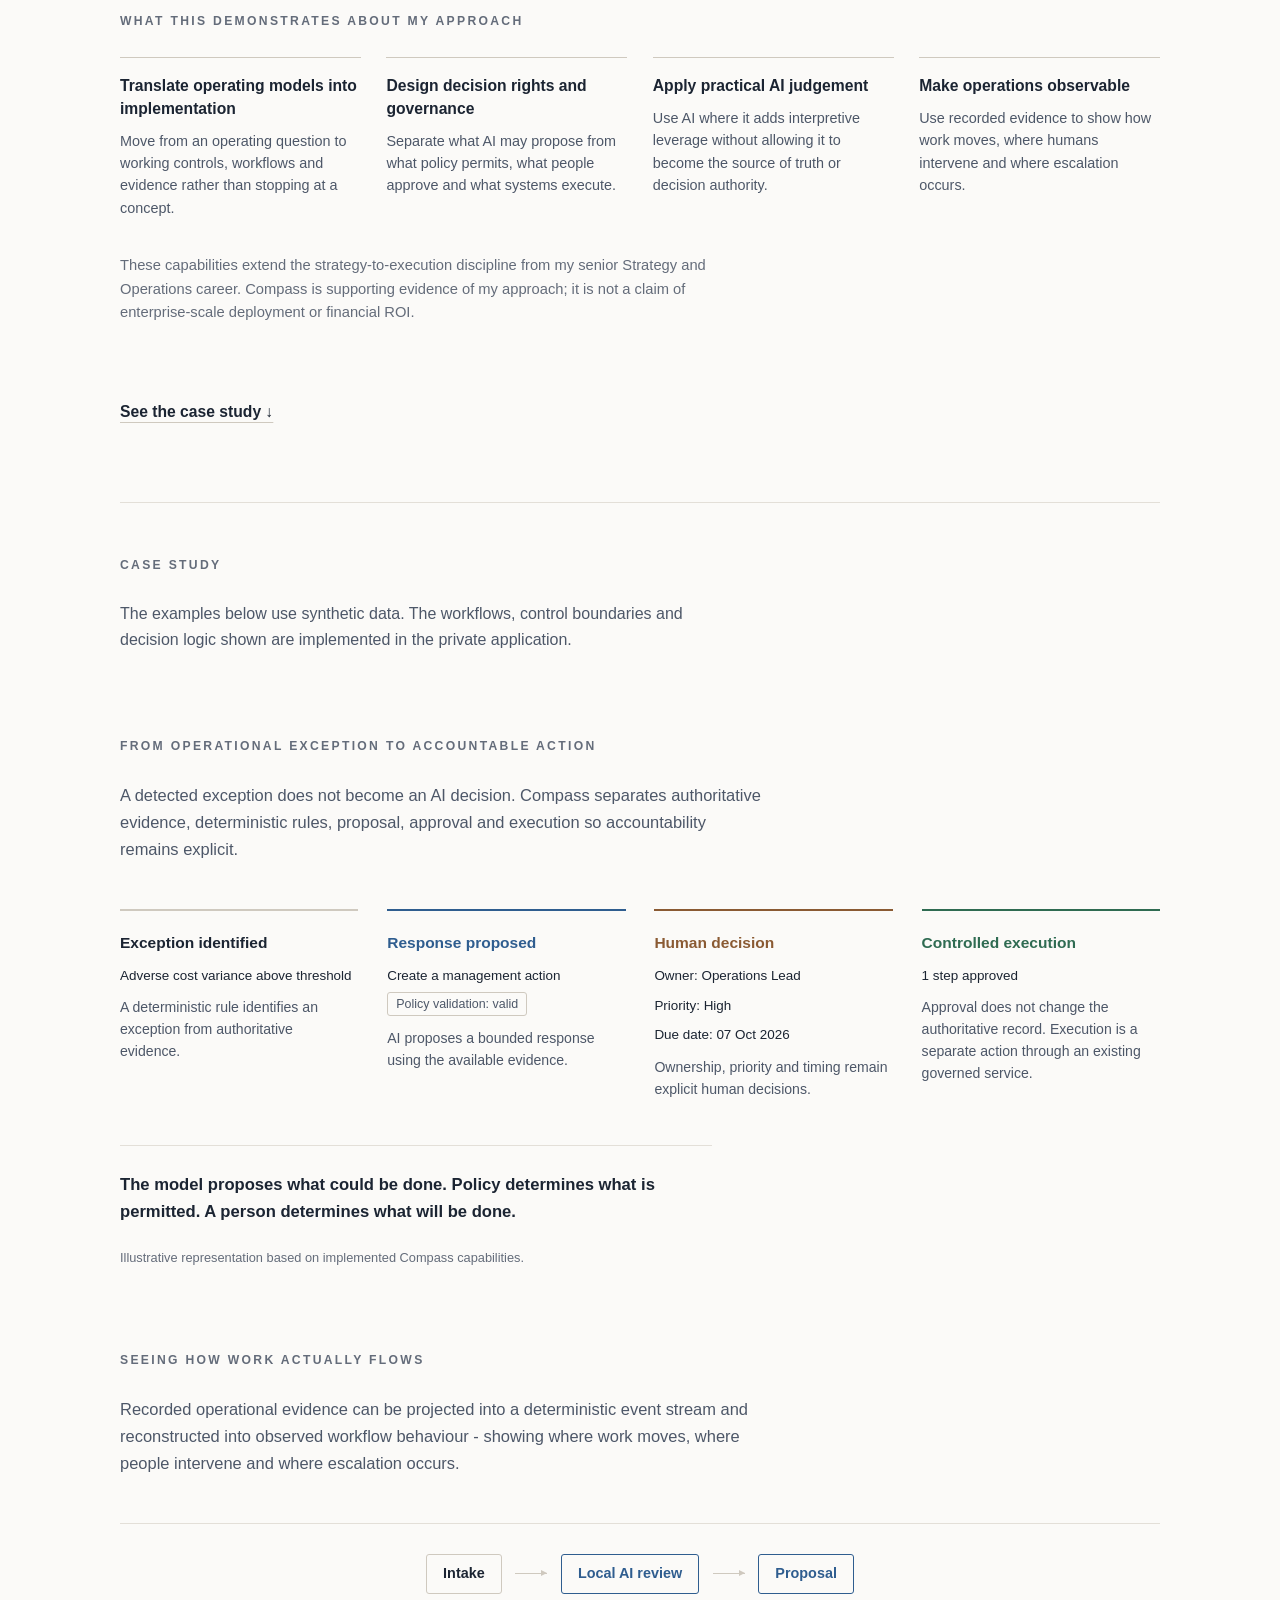
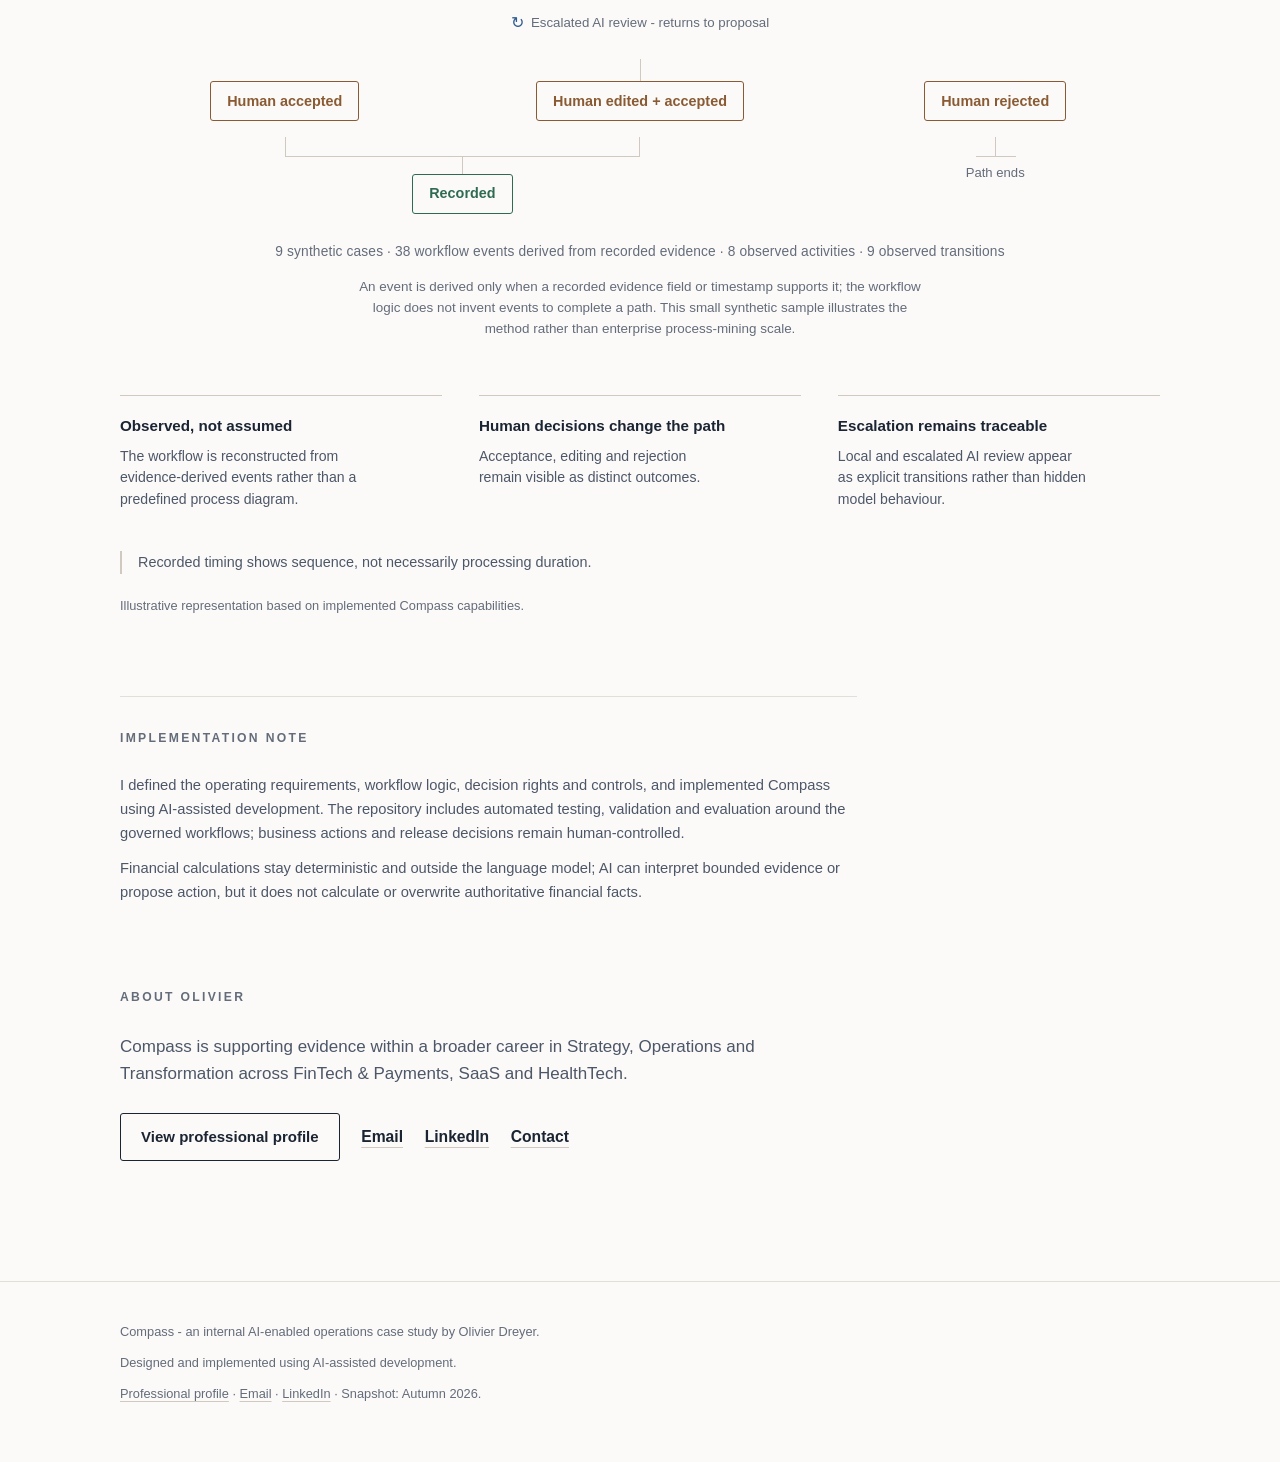
==== commit a70e172c: "Add direct email contact across professional site" ====
--- a/compass/index.html
+++ b/compass/index.html
@@ -241,6 +241,7 @@
     <p>Compass is supporting evidence within a broader career in Strategy, Operations and Transformation across FinTech &amp; Payments, SaaS and HealthTech.</p>
     <div class="closing-links">
       <a class="button-link" href="/">View professional profile</a>
+      <a class="text-link" href="mailto:dreyer.olivier@gmail.com?subject=Professional%20enquiry%20via%20olivierdreyer.com">Email</a>
       <a class="text-link" href="https://www.linkedin.com/in/olivier-dreyer/">LinkedIn</a>
       <a class="text-link" href="/#contact">Contact</a>
     </div>
@@ -251,7 +252,7 @@
   <div class="shell site-footer-inner">
     <p>Compass - an internal AI-enabled operations case study by Olivier Dreyer.</p>
     <p>Designed and implemented using AI-assisted development.</p>
-    <p><a href="/">Professional profile</a> &middot; <a href="https://www.linkedin.com/in/olivier-dreyer/">LinkedIn</a> &middot; Snapshot: Autumn 2026.</p>
+    <p><a href="/">Professional profile</a> &middot; <a href="mailto:dreyer.olivier@gmail.com?subject=Professional%20enquiry%20via%20olivierdreyer.com">Email</a> &middot; <a href="https://www.linkedin.com/in/olivier-dreyer/">LinkedIn</a> &middot; Snapshot: Autumn 2026.</p>
   </div>
 </footer>
 
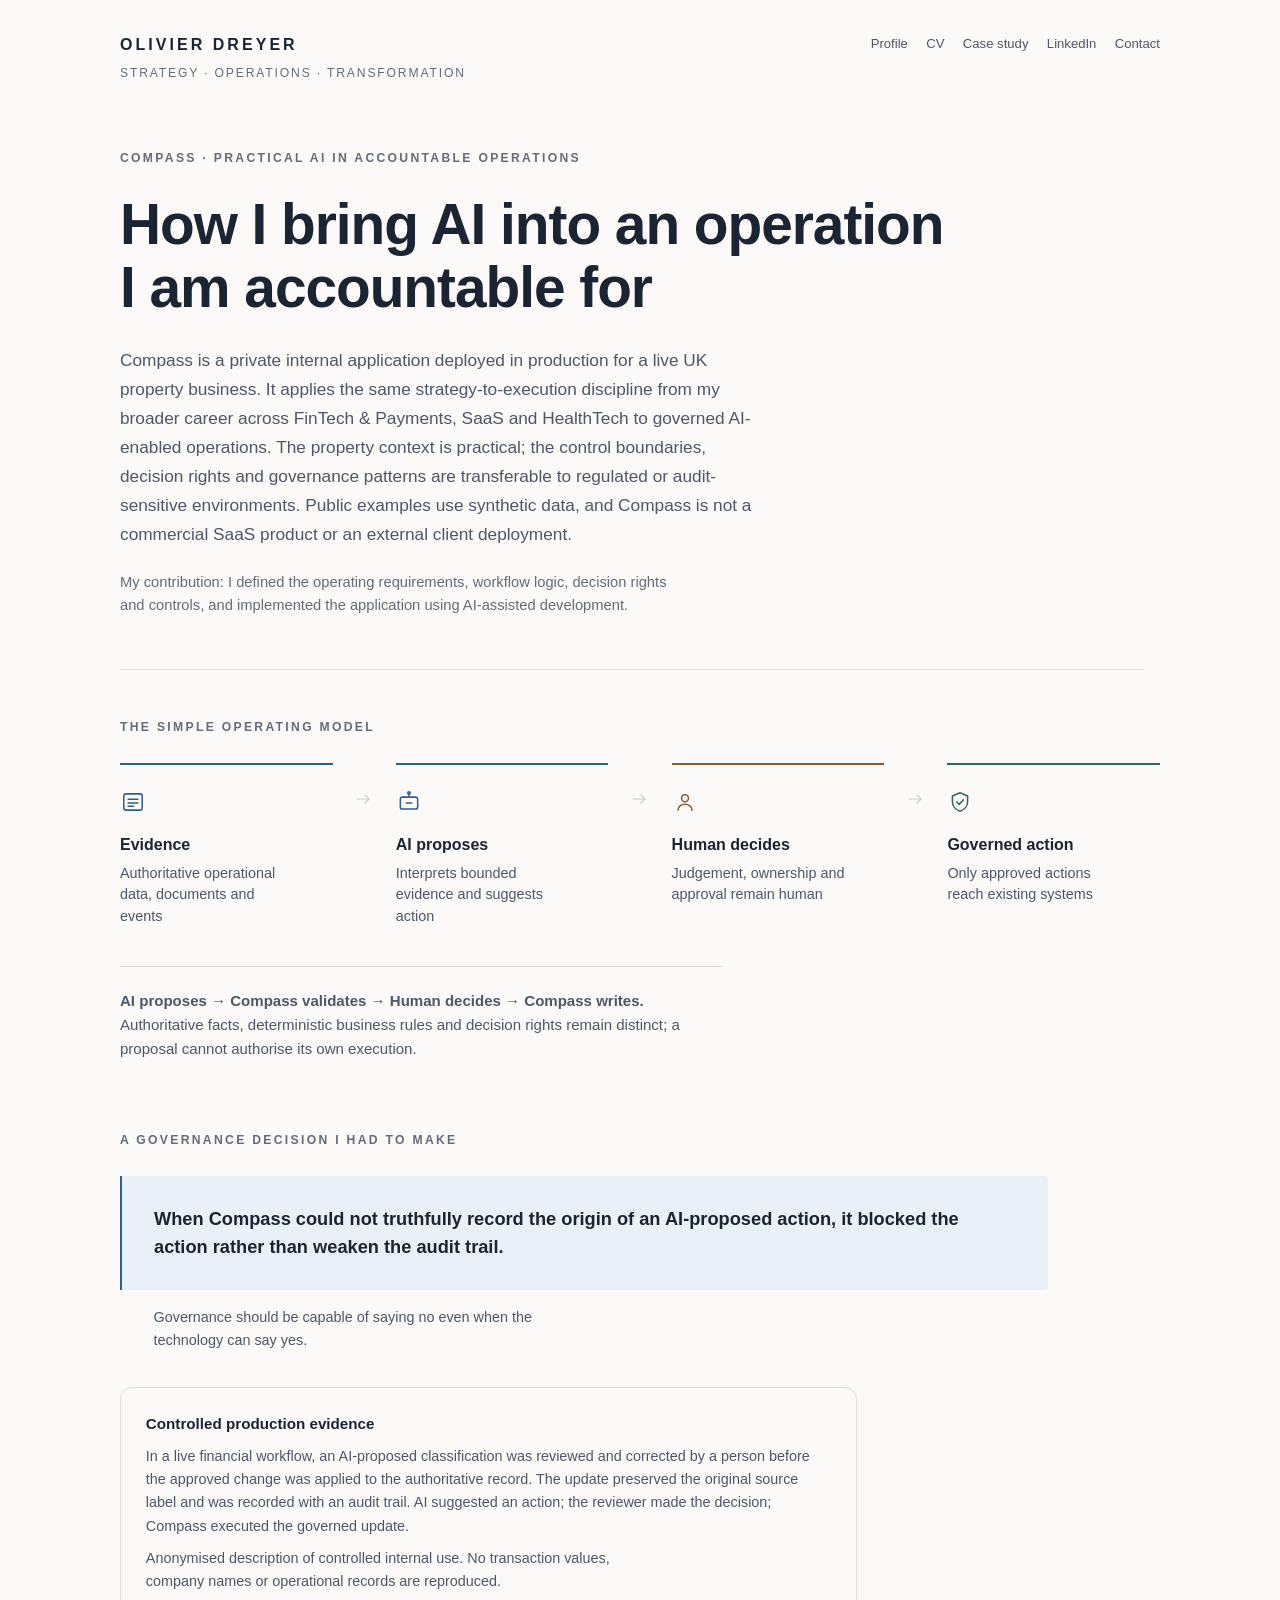
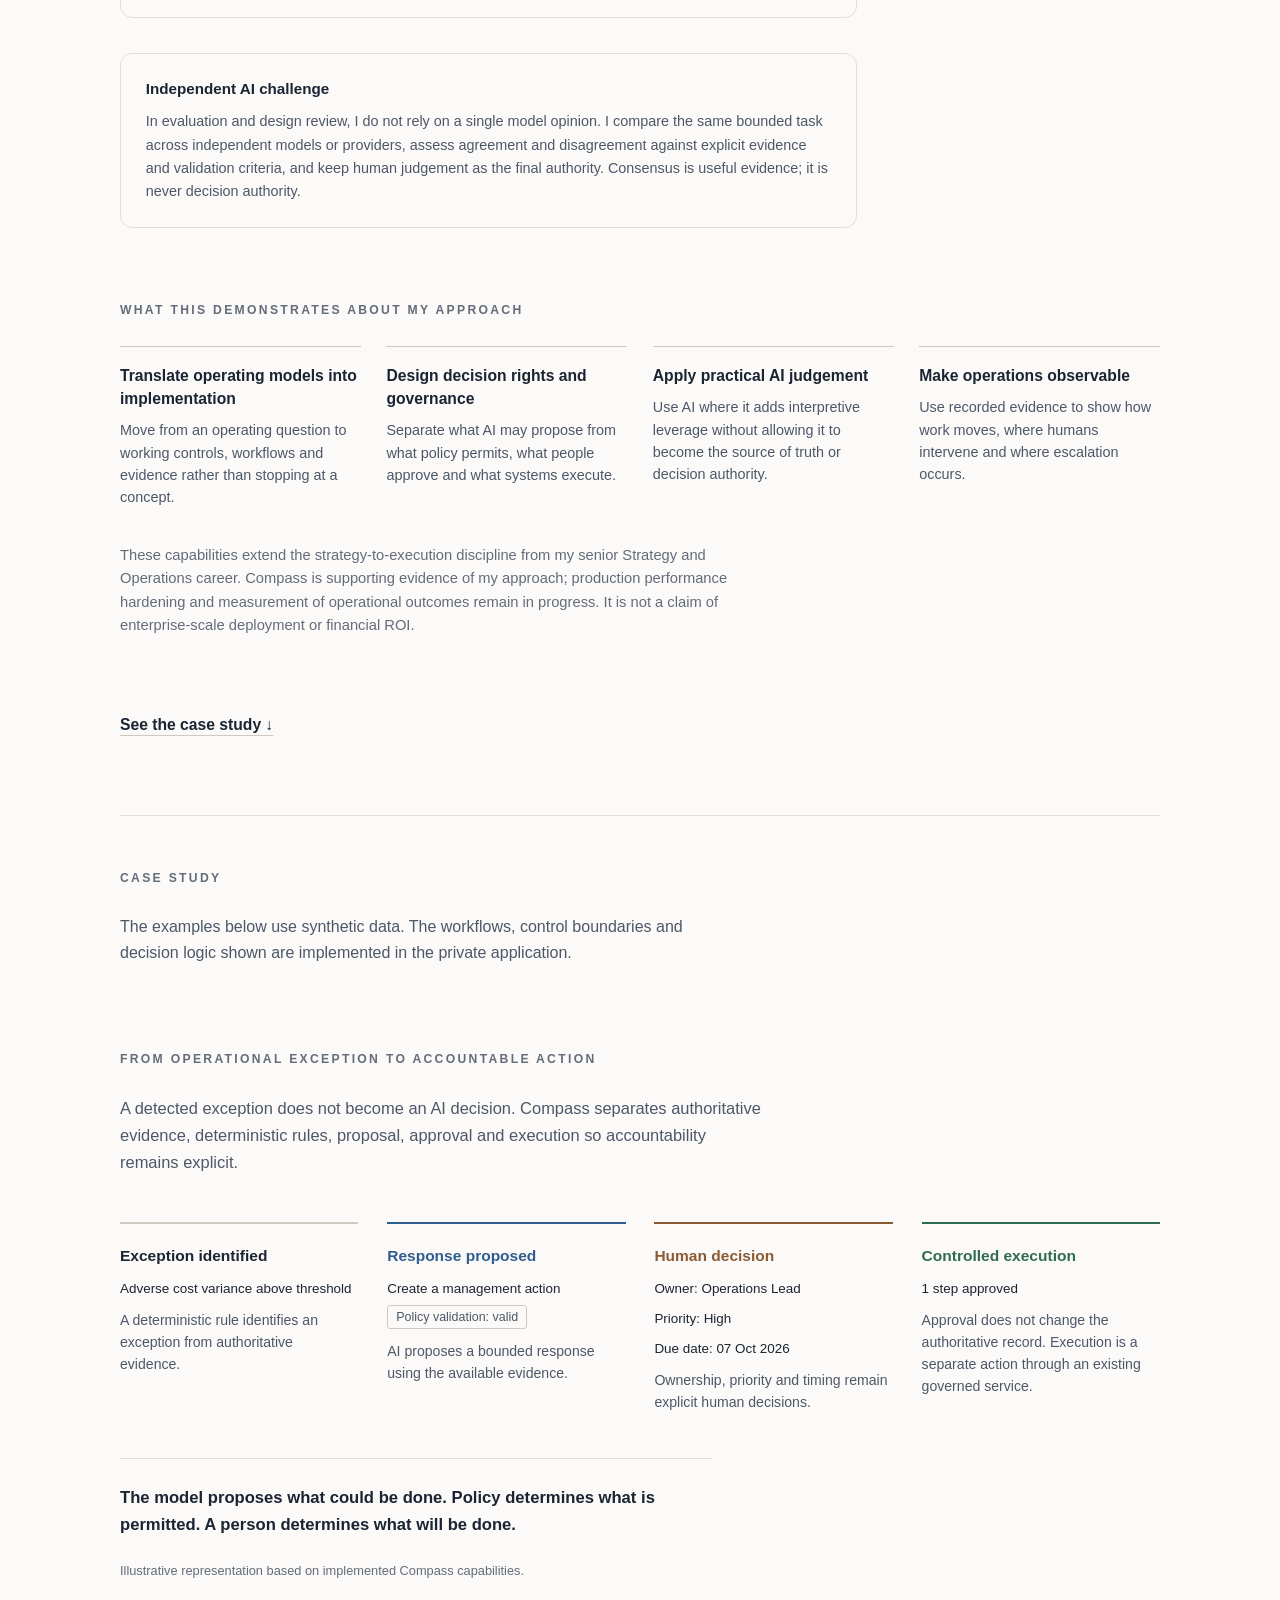
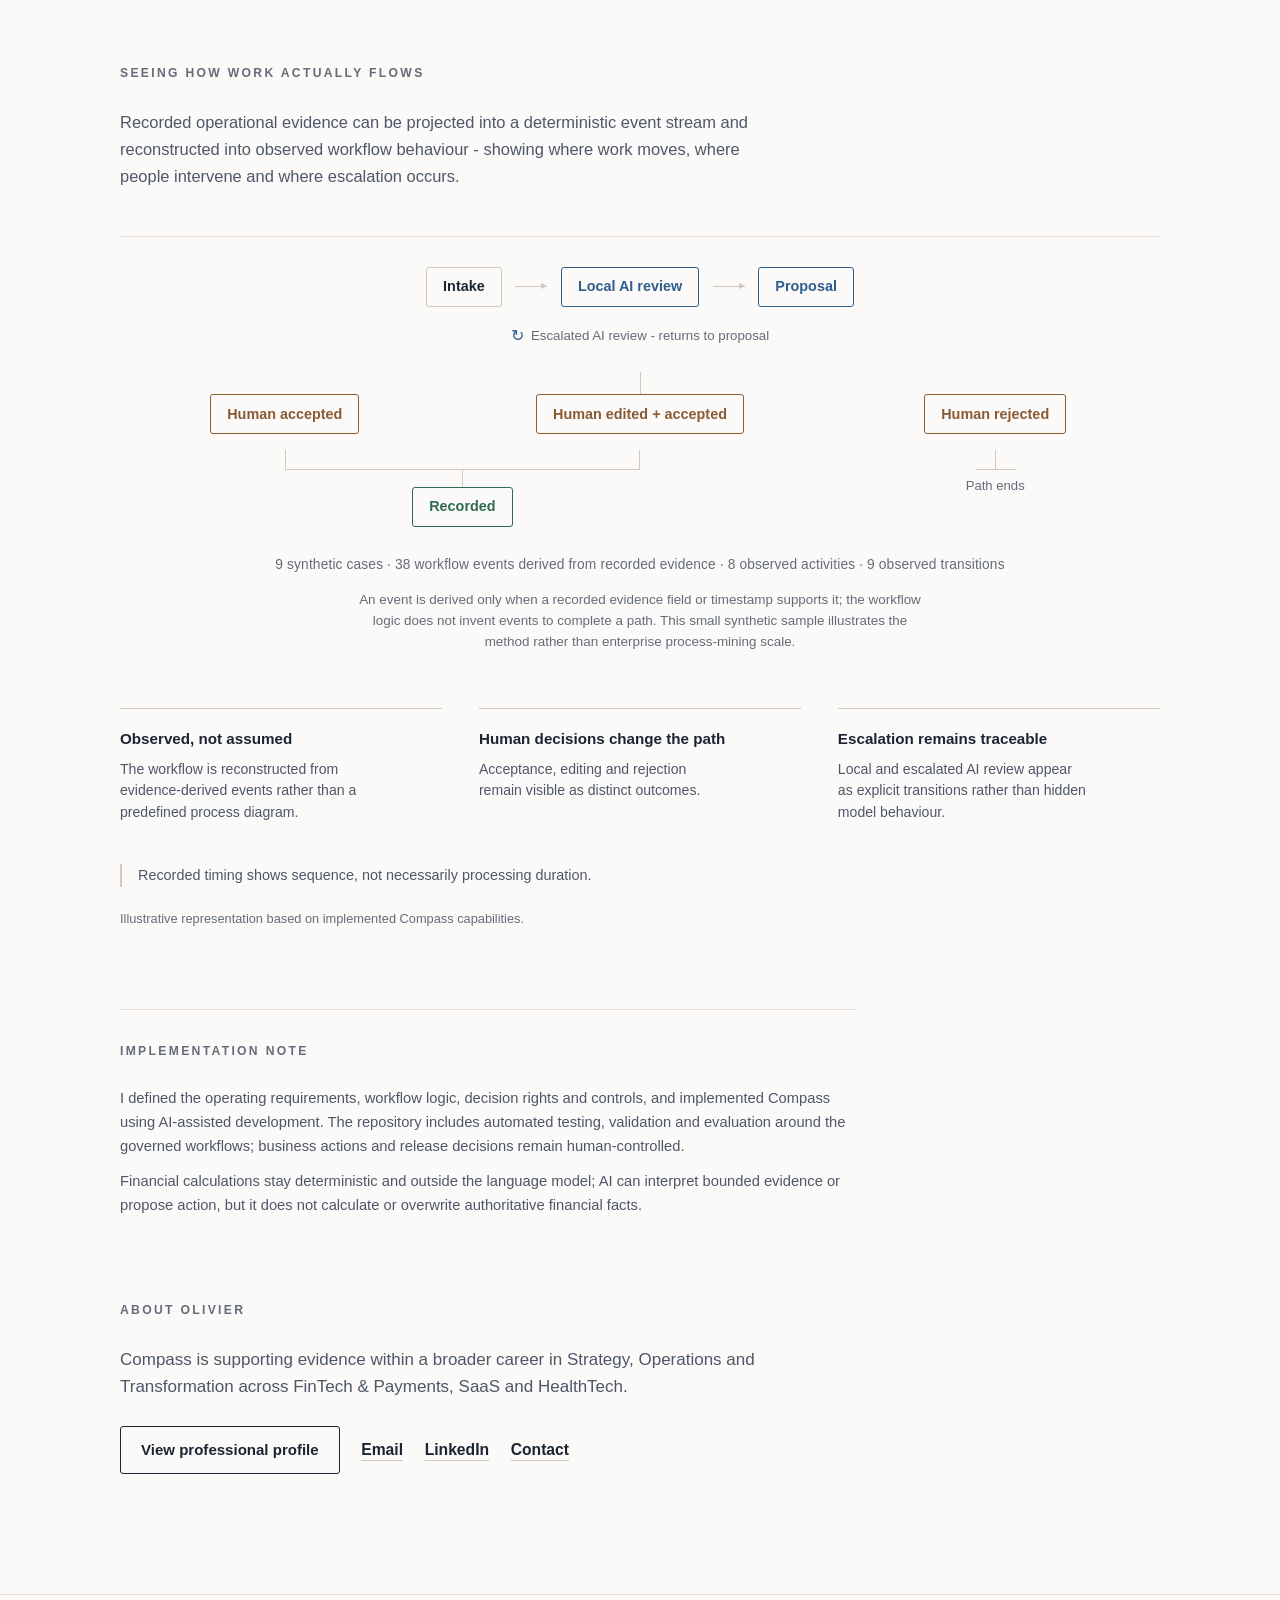
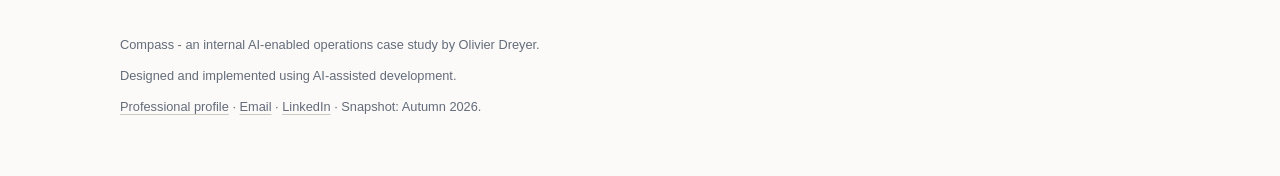
==== commit de390270: "Document controlled Compass production evidence with privacy guardrails" ====
--- a/compass/index.html
+++ b/compass/index.html
@@ -43,7 +43,7 @@
     </h1>
 
     <p class="hero-intro">
-      Compass is a private internal application for a live UK property business. It applies the same strategy-to-execution discipline from my broader career across FinTech &amp; Payments, SaaS and HealthTech to governed AI-enabled operations. The property context is practical; the control boundaries, decision rights and governance patterns are transferable to regulated or audit-sensitive environments. Public examples use synthetic data, and Compass is not a commercial SaaS product or an external client deployment.
+      Compass is a private internal application deployed in production for a live UK property business. It applies the same strategy-to-execution discipline from my broader career across FinTech &amp; Payments, SaaS and HealthTech to governed AI-enabled operations. The property context is practical; the control boundaries, decision rights and governance patterns are transferable to regulated or audit-sensitive environments. Public examples use synthetic data, and Compass is not a commercial SaaS product or an external client deployment.
     </p>
 
     <p class="hero-credential">
@@ -105,7 +105,7 @@
       </li>
     </ol>
 
-    <p class="model-note">Authoritative facts, deterministic business rules, AI interpretation and human decision rights remain deliberately distinct.</p>
+    <p class="model-note"><strong>AI proposes &rarr; Compass validates &rarr; Human decides &rarr; Compass writes.</strong> Authoritative facts, deterministic business rules and decision rights remain distinct; a proposal cannot authorise its own execution.</p>
   </section>
 
   <section class="governance" aria-labelledby="governance-heading">
@@ -116,6 +116,12 @@
     <p class="governance-note">Governance should be capable of saying no even when the technology can say yes.</p>
 
     <div class="challenge-note">
+      <h3>Controlled production evidence</h3>
+      <p>In a live financial workflow, an AI-proposed classification was reviewed and corrected by a person before the approved change was applied to the authoritative record. The update preserved the original source label and was recorded with an audit trail. AI suggested an action; the reviewer made the decision; Compass executed the governed update.</p>
+      <p class="disclosure">Anonymised description of controlled internal use. No transaction values, company names or operational records are reproduced.</p>
+    </div>
+
+    <div class="challenge-note">
       <h3>Independent AI challenge</h3>
       <p>In evaluation and design review, I do not rely on a single model opinion. I compare the same bounded task across independent models or providers, assess agreement and disagreement against explicit evidence and validation criteria, and keep human judgement as the final authority. Consensus is useful evidence; it is never decision authority.</p>
     </div>
@@ -143,7 +149,7 @@
       </li>
     </ul>
 
-    <p class="proof-bridge">These capabilities extend the strategy-to-execution discipline from my senior Strategy and Operations career. Compass is supporting evidence of my approach; it is not a claim of enterprise-scale deployment or financial ROI.</p>
+    <p class="proof-bridge">These capabilities extend the strategy-to-execution discipline from my senior Strategy and Operations career. Compass is supporting evidence of my approach; production performance hardening and measurement of operational outcomes remain in progress. It is not a claim of enterprise-scale deployment or financial ROI.</p>
   </section>
 
   <div class="cta">
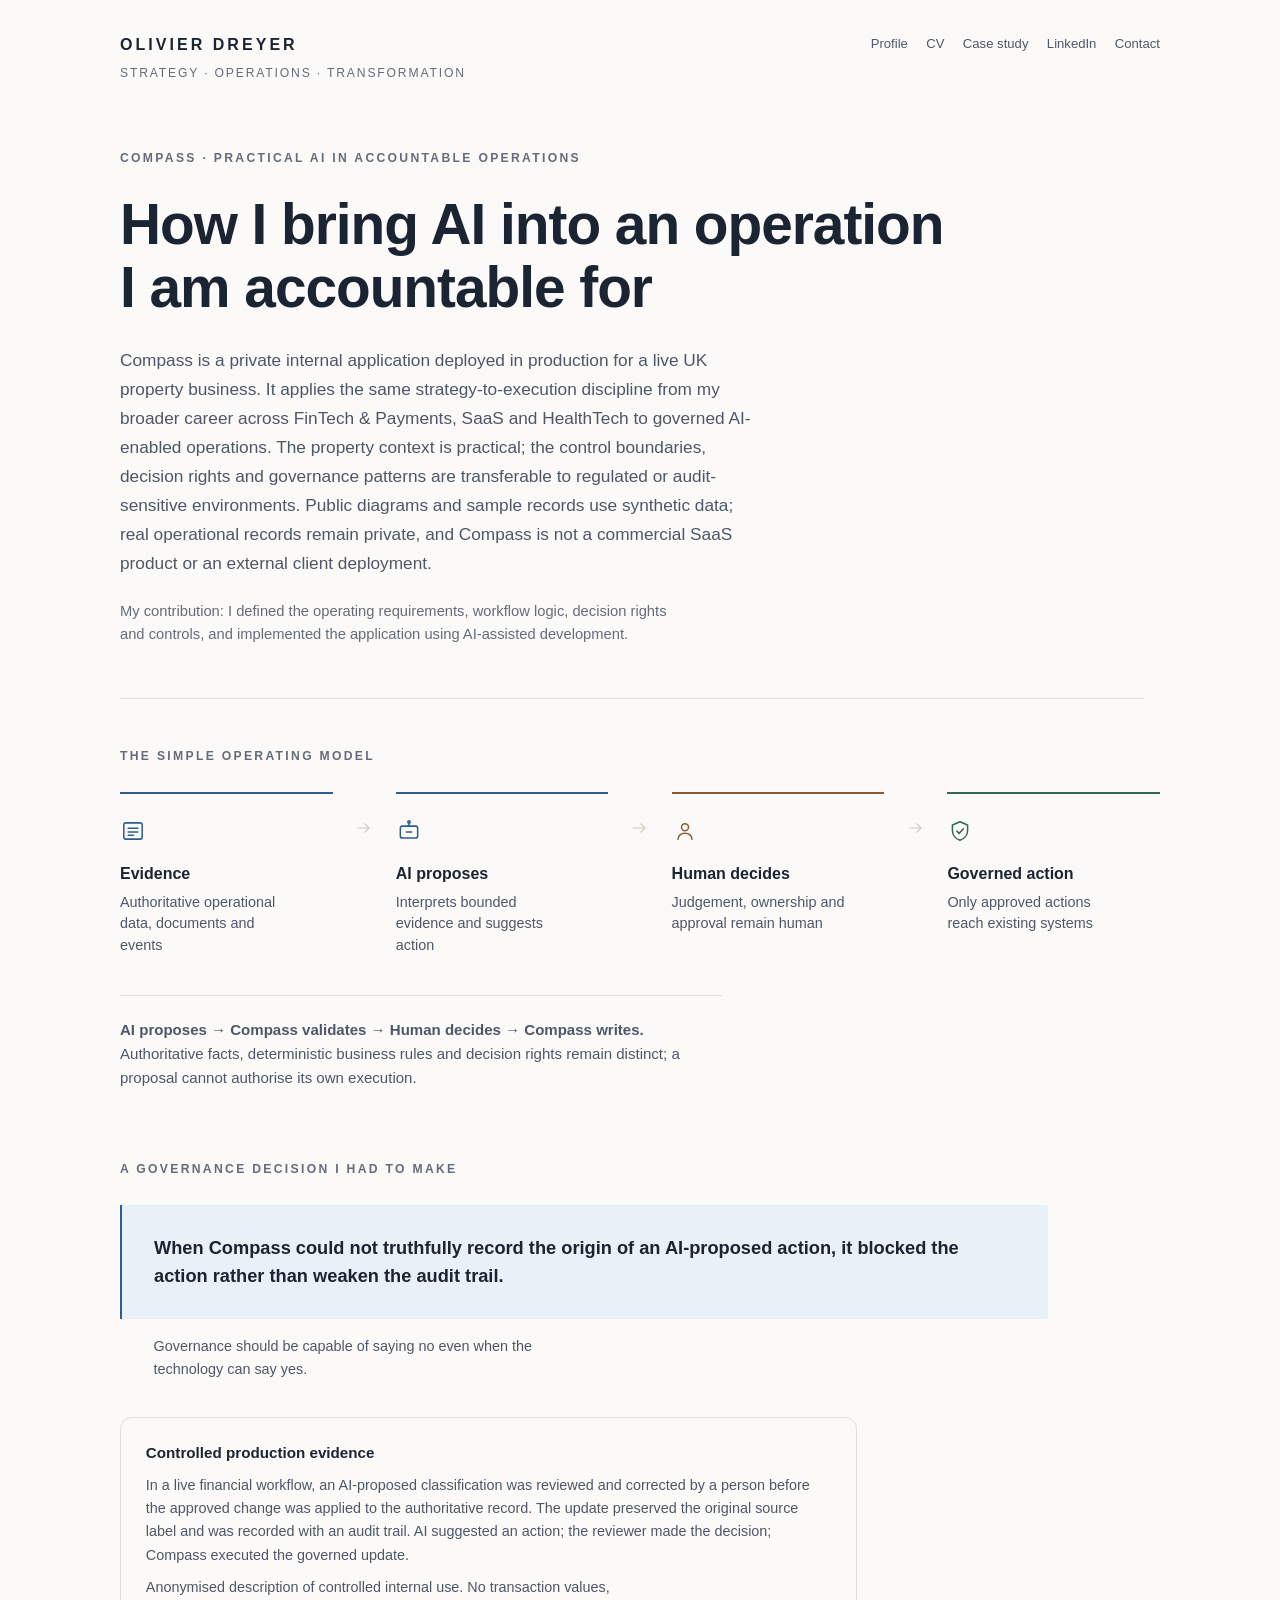
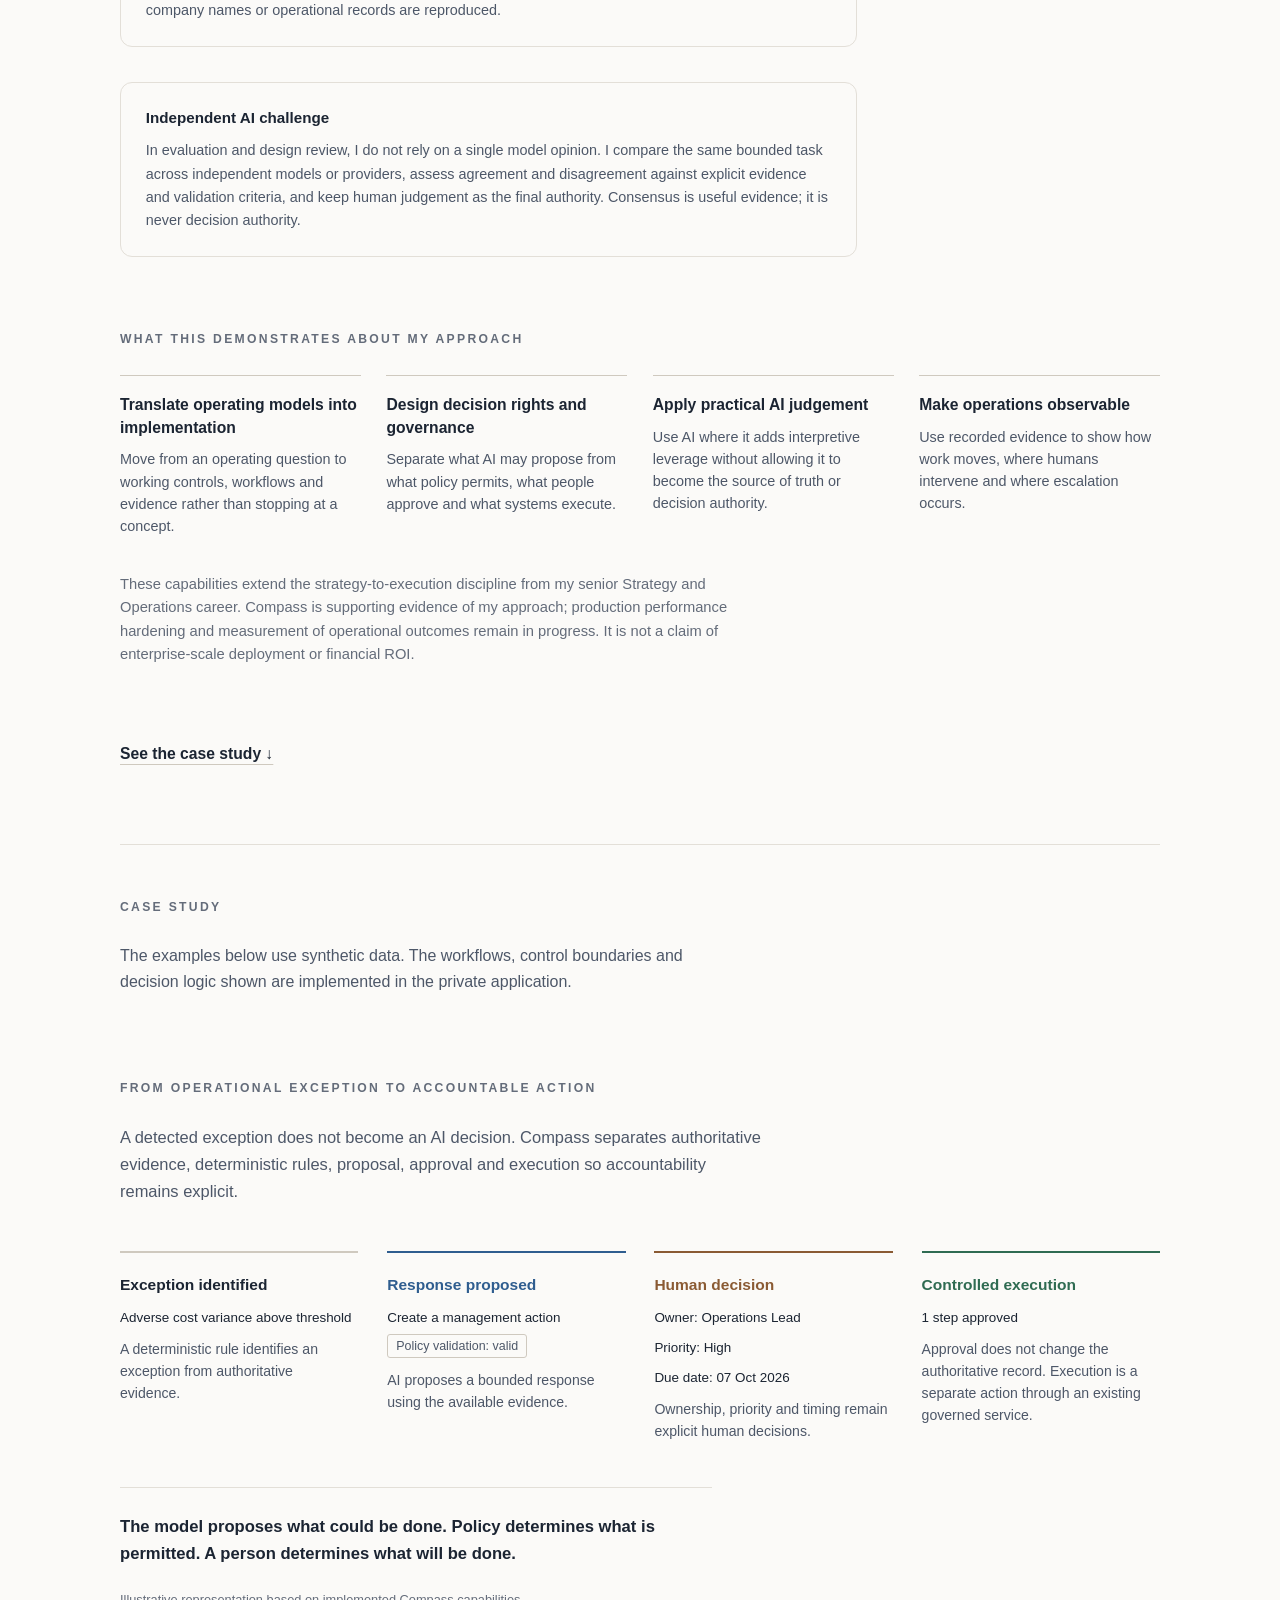
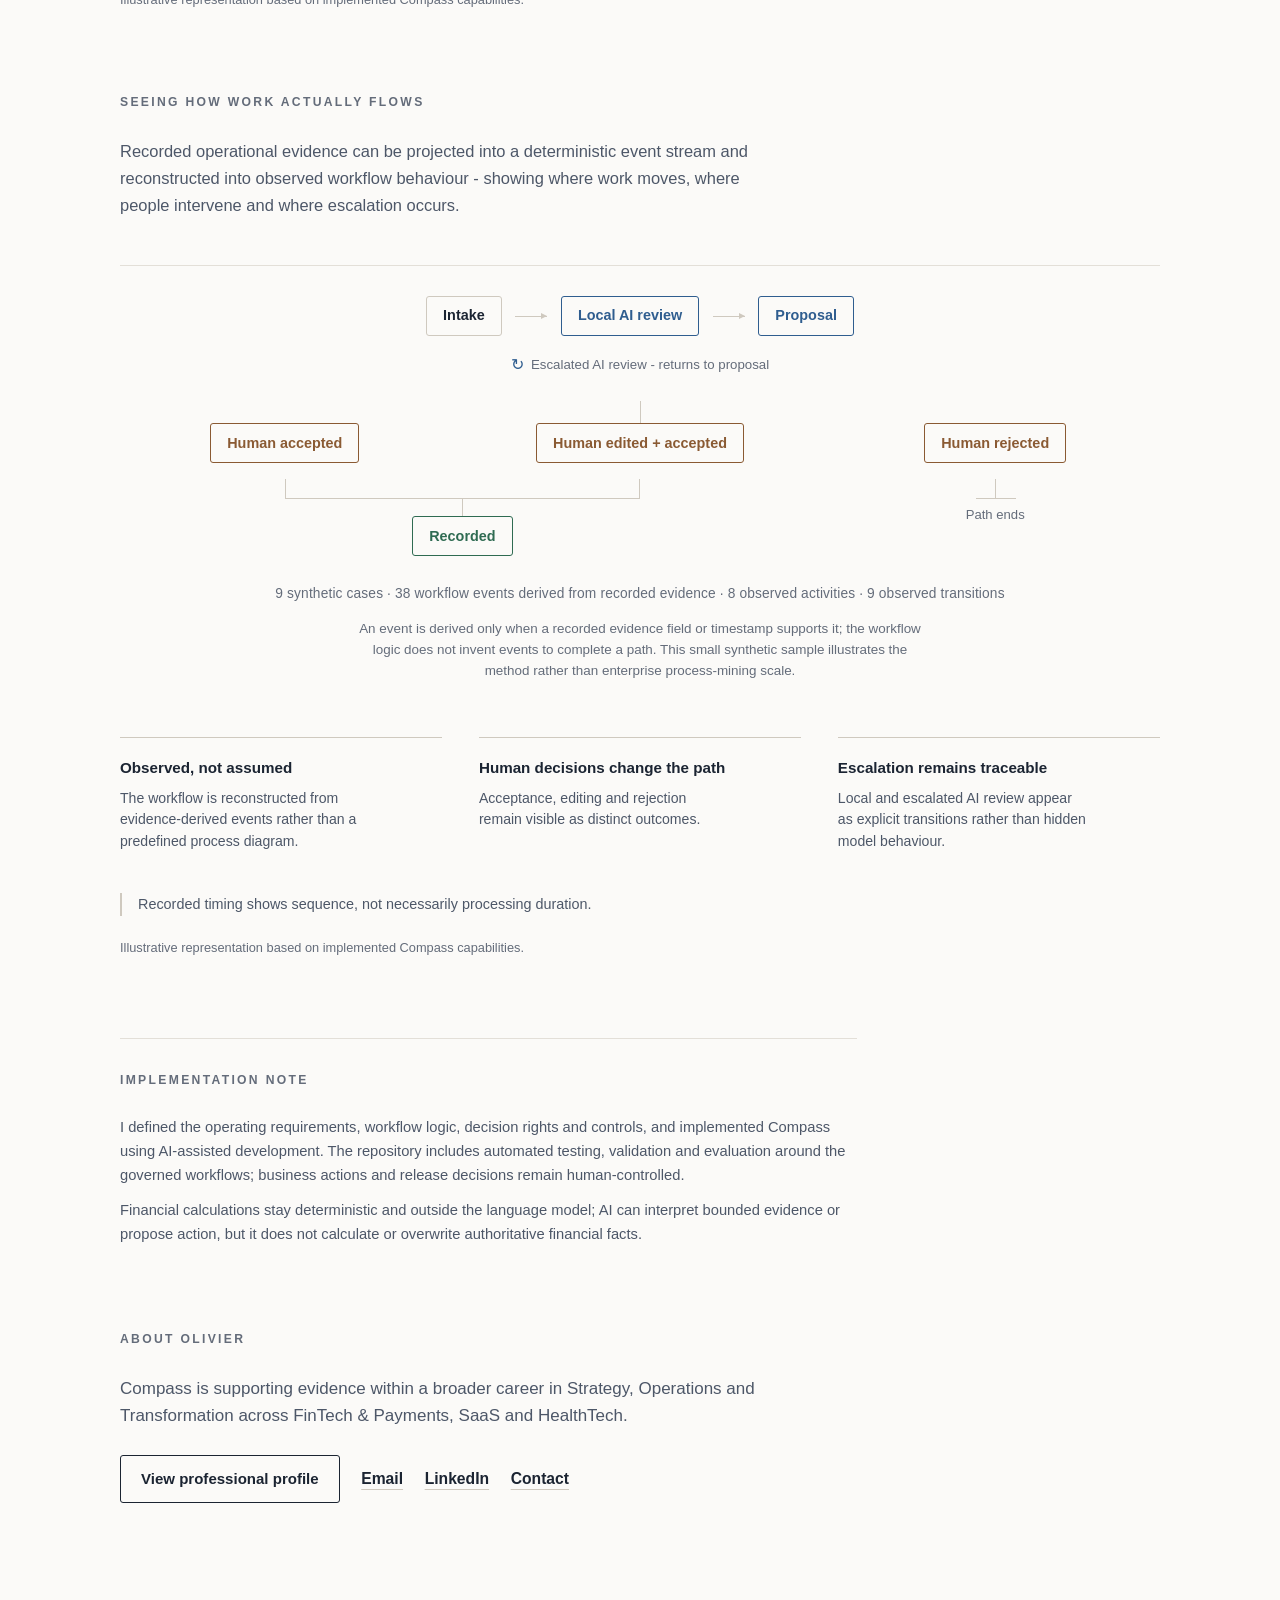
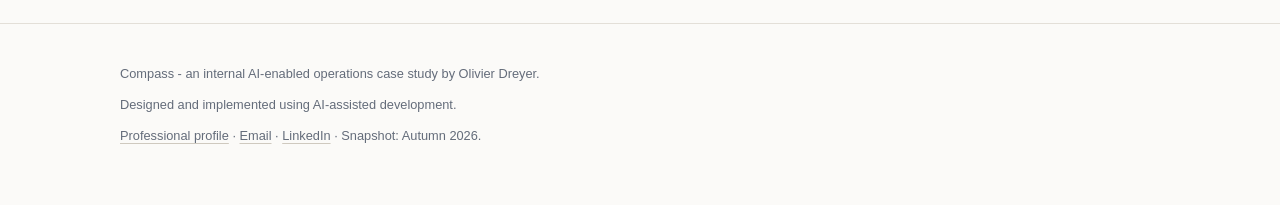
==== commit 59299ea9: "Clarify illustrative examples versus anonymised production evidence" ====
--- a/compass/index.html
+++ b/compass/index.html
@@ -43,7 +43,7 @@
     </h1>
 
     <p class="hero-intro">
-      Compass is a private internal application deployed in production for a live UK property business. It applies the same strategy-to-execution discipline from my broader career across FinTech &amp; Payments, SaaS and HealthTech to governed AI-enabled operations. The property context is practical; the control boundaries, decision rights and governance patterns are transferable to regulated or audit-sensitive environments. Public examples use synthetic data, and Compass is not a commercial SaaS product or an external client deployment.
+      Compass is a private internal application deployed in production for a live UK property business. It applies the same strategy-to-execution discipline from my broader career across FinTech &amp; Payments, SaaS and HealthTech to governed AI-enabled operations. The property context is practical; the control boundaries, decision rights and governance patterns are transferable to regulated or audit-sensitive environments. Public diagrams and sample records use synthetic data; real operational records remain private, and Compass is not a commercial SaaS product or an external client deployment.
     </p>
 
     <p class="hero-credential">
